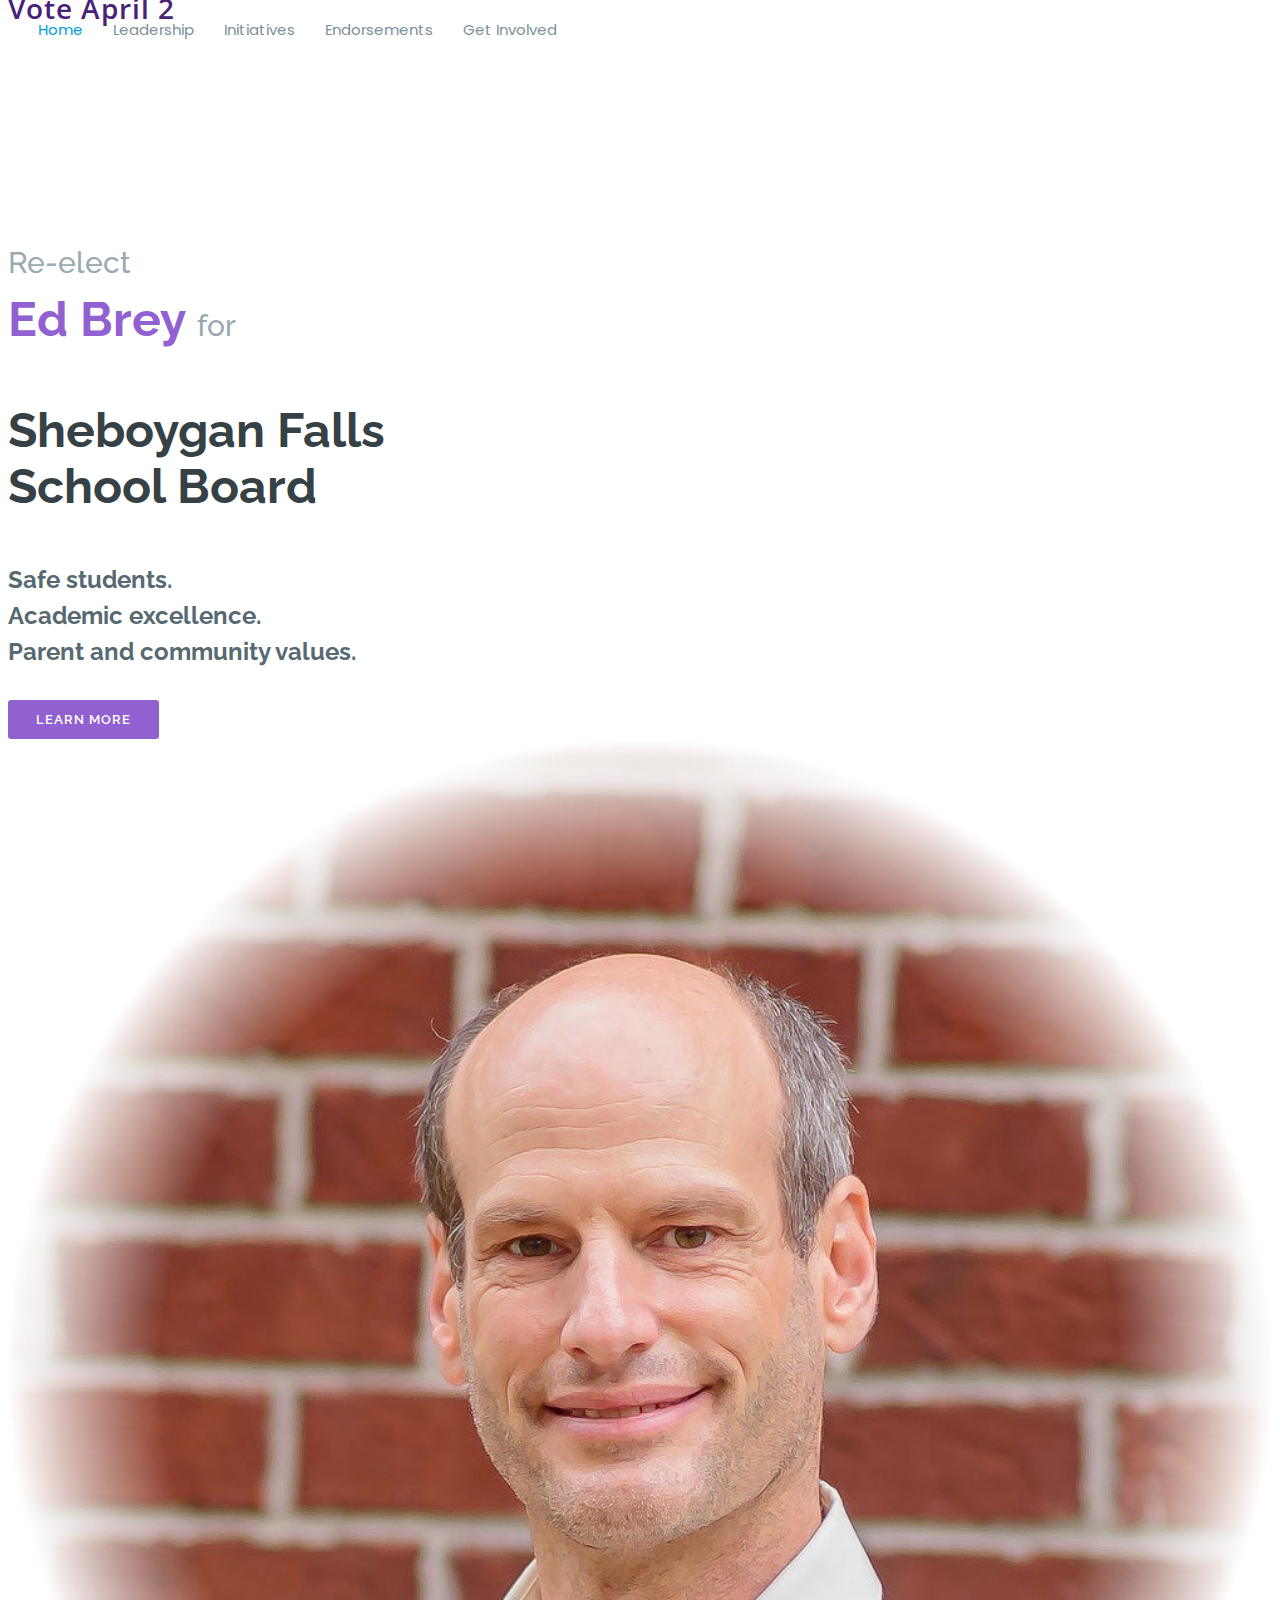
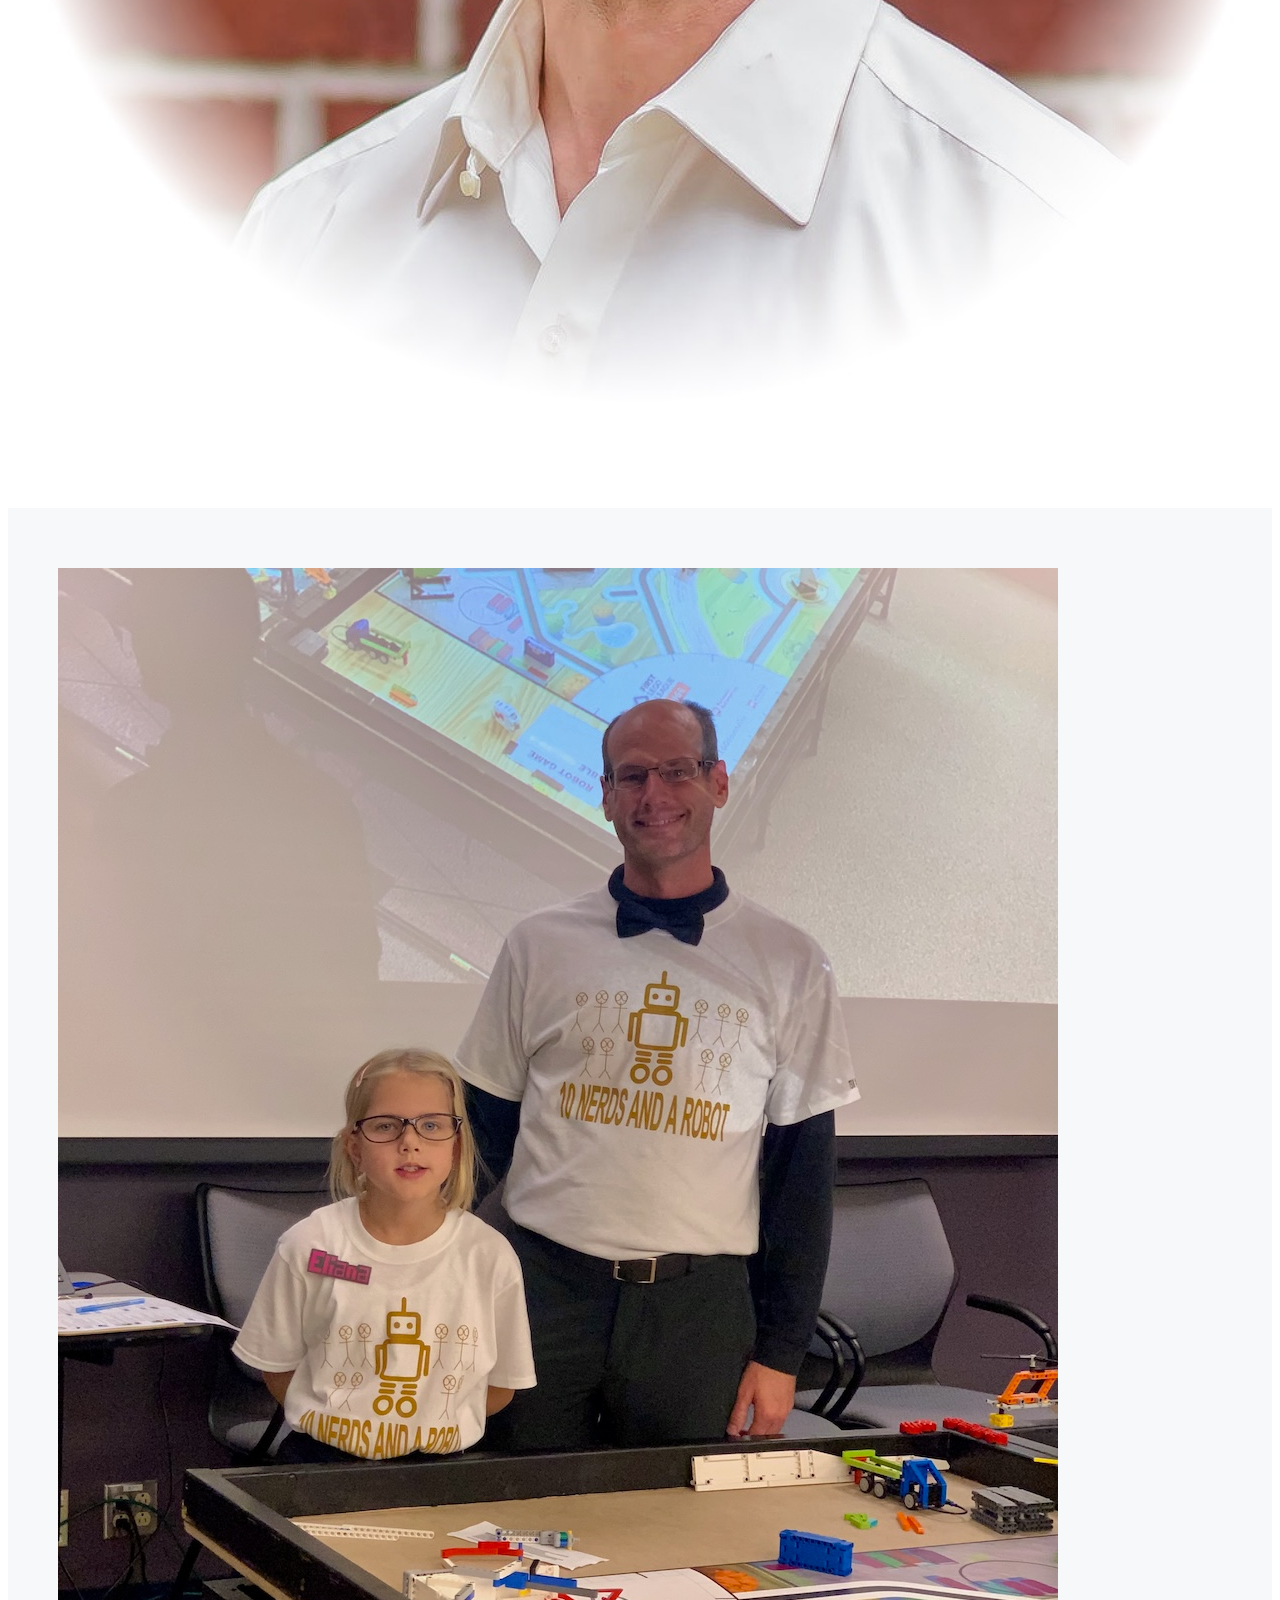
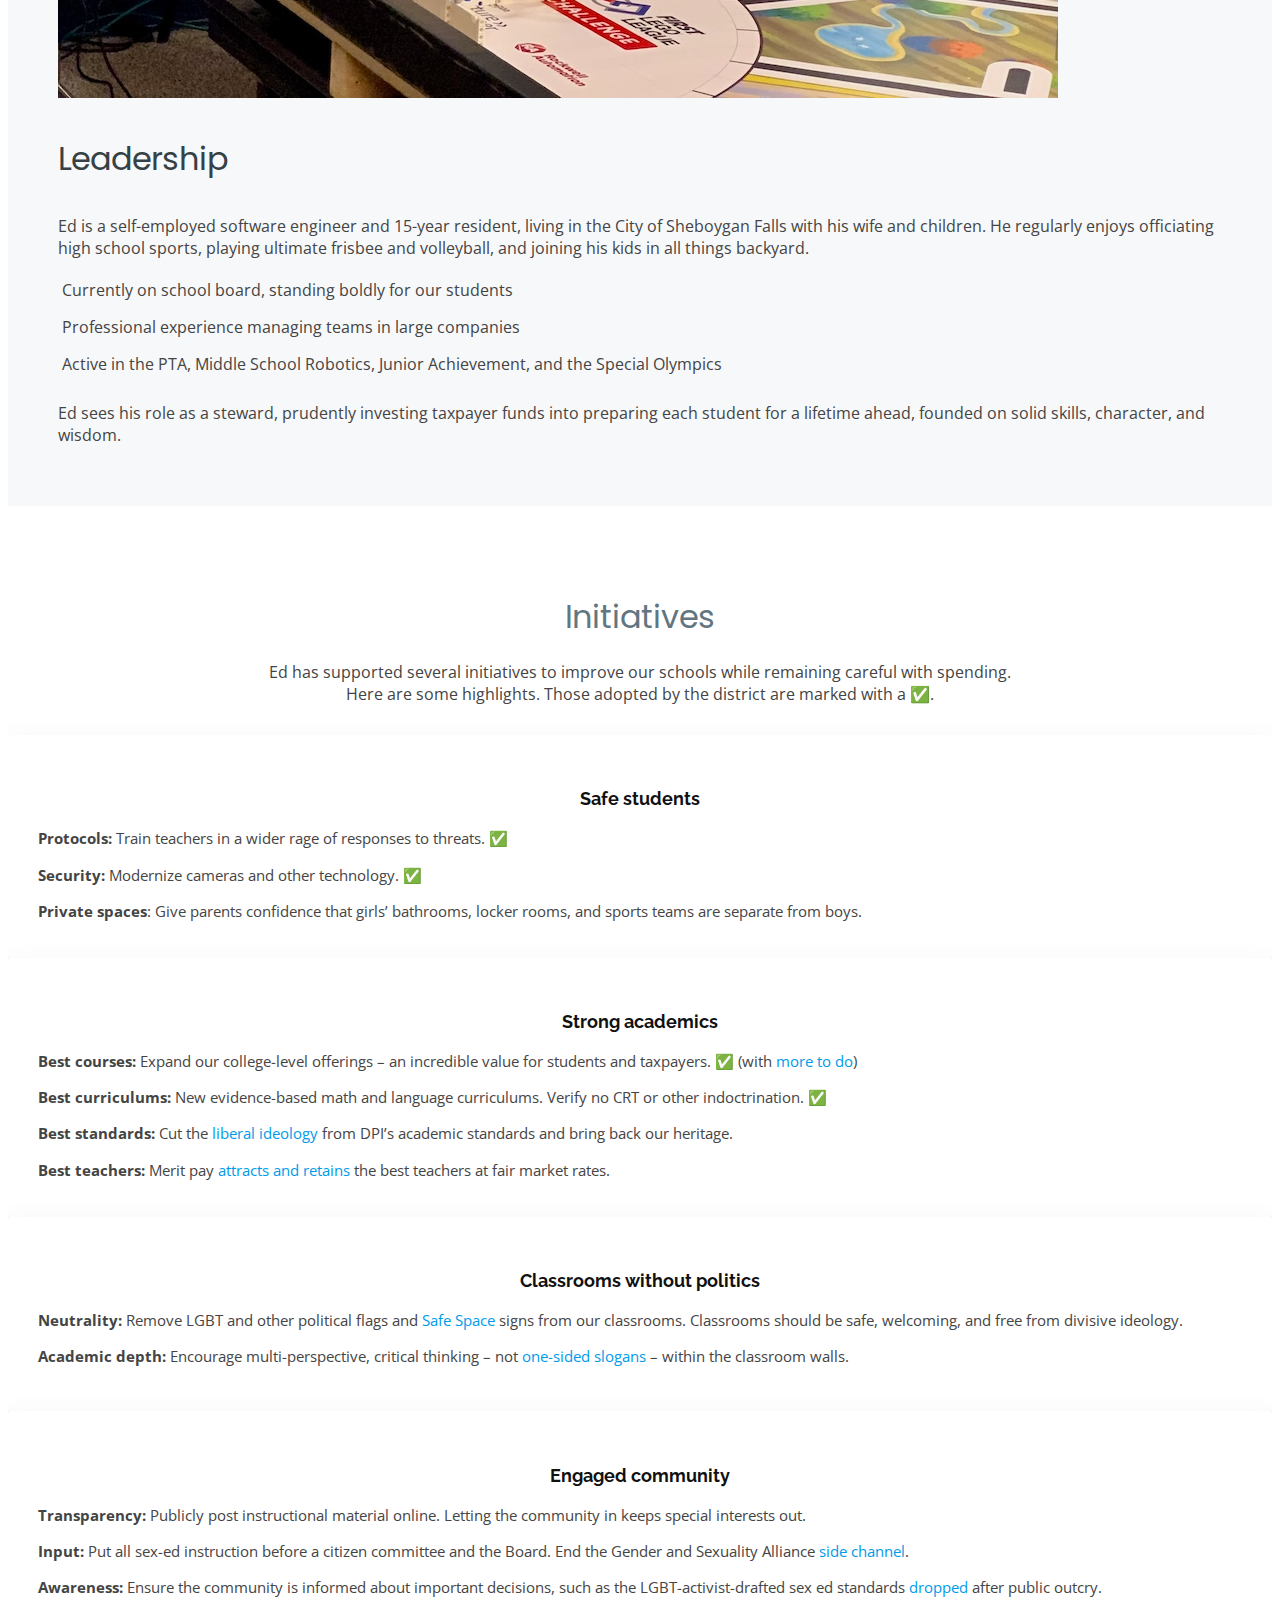
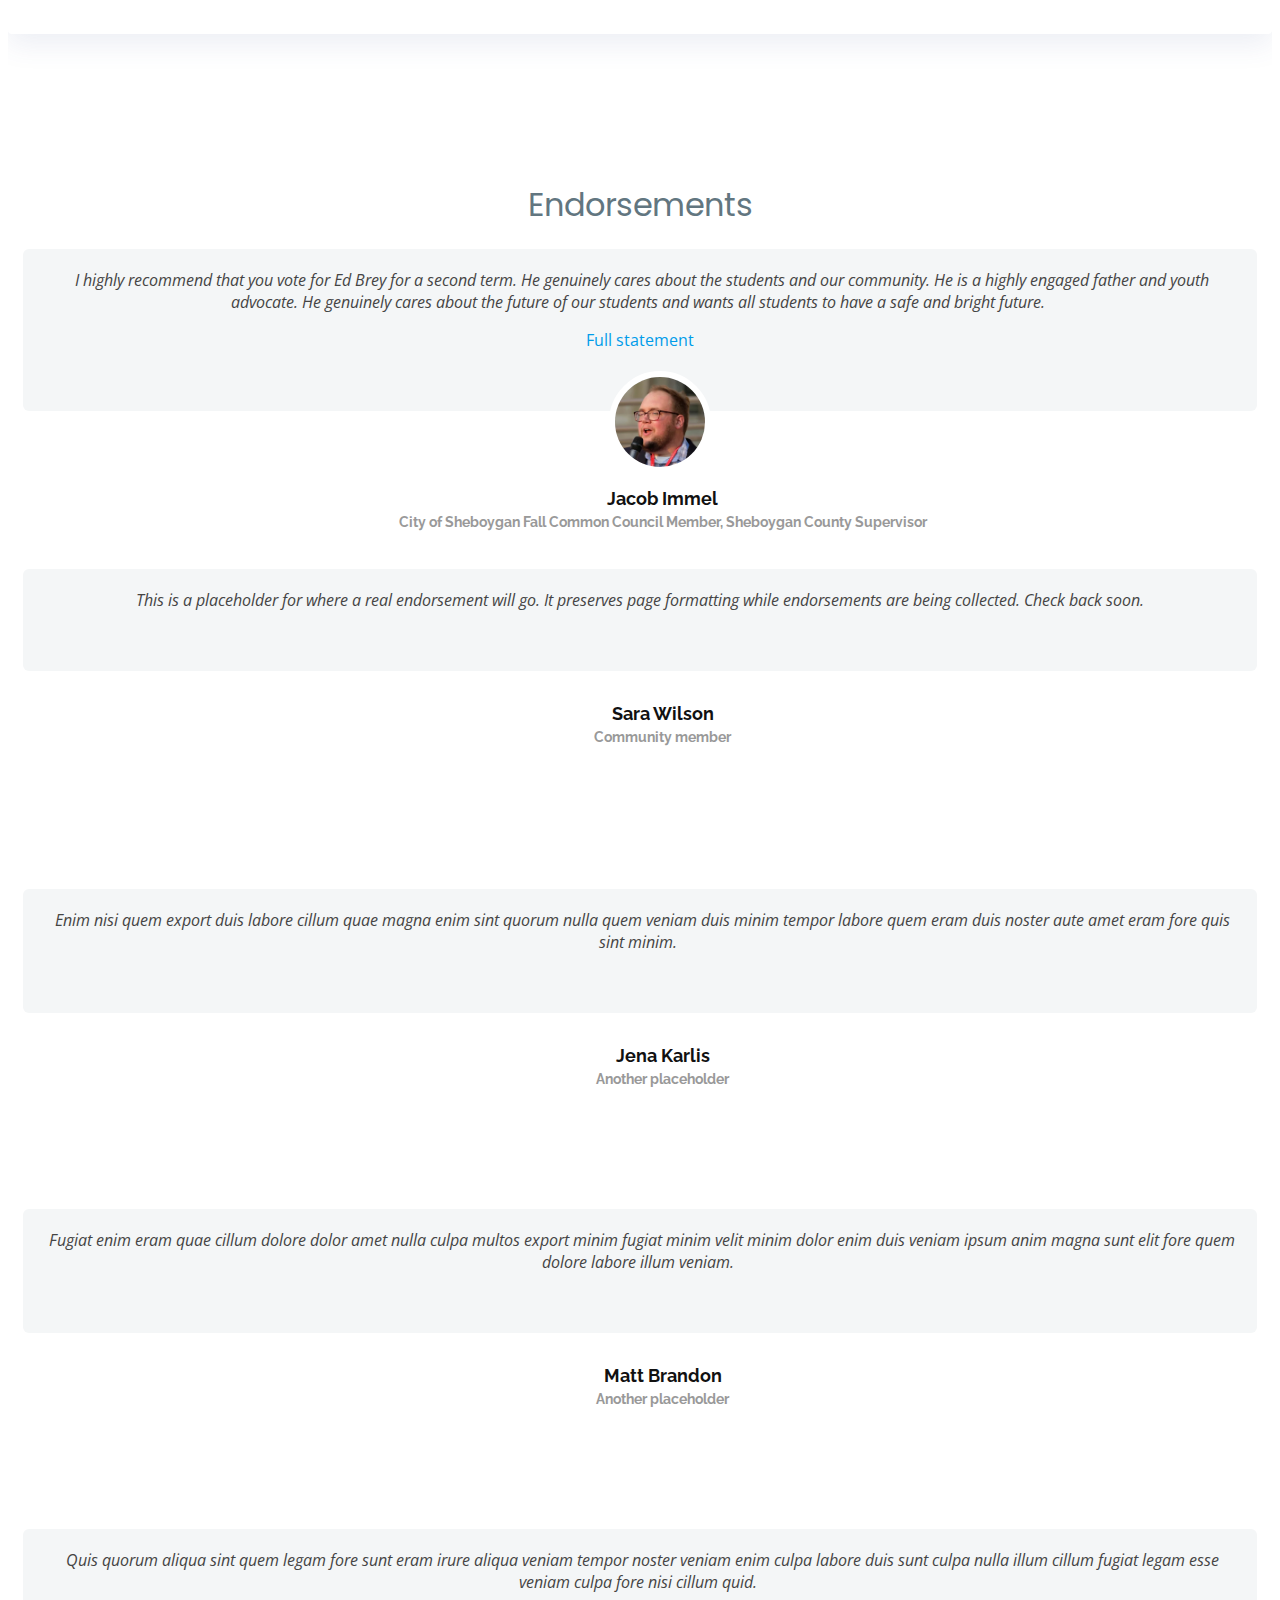
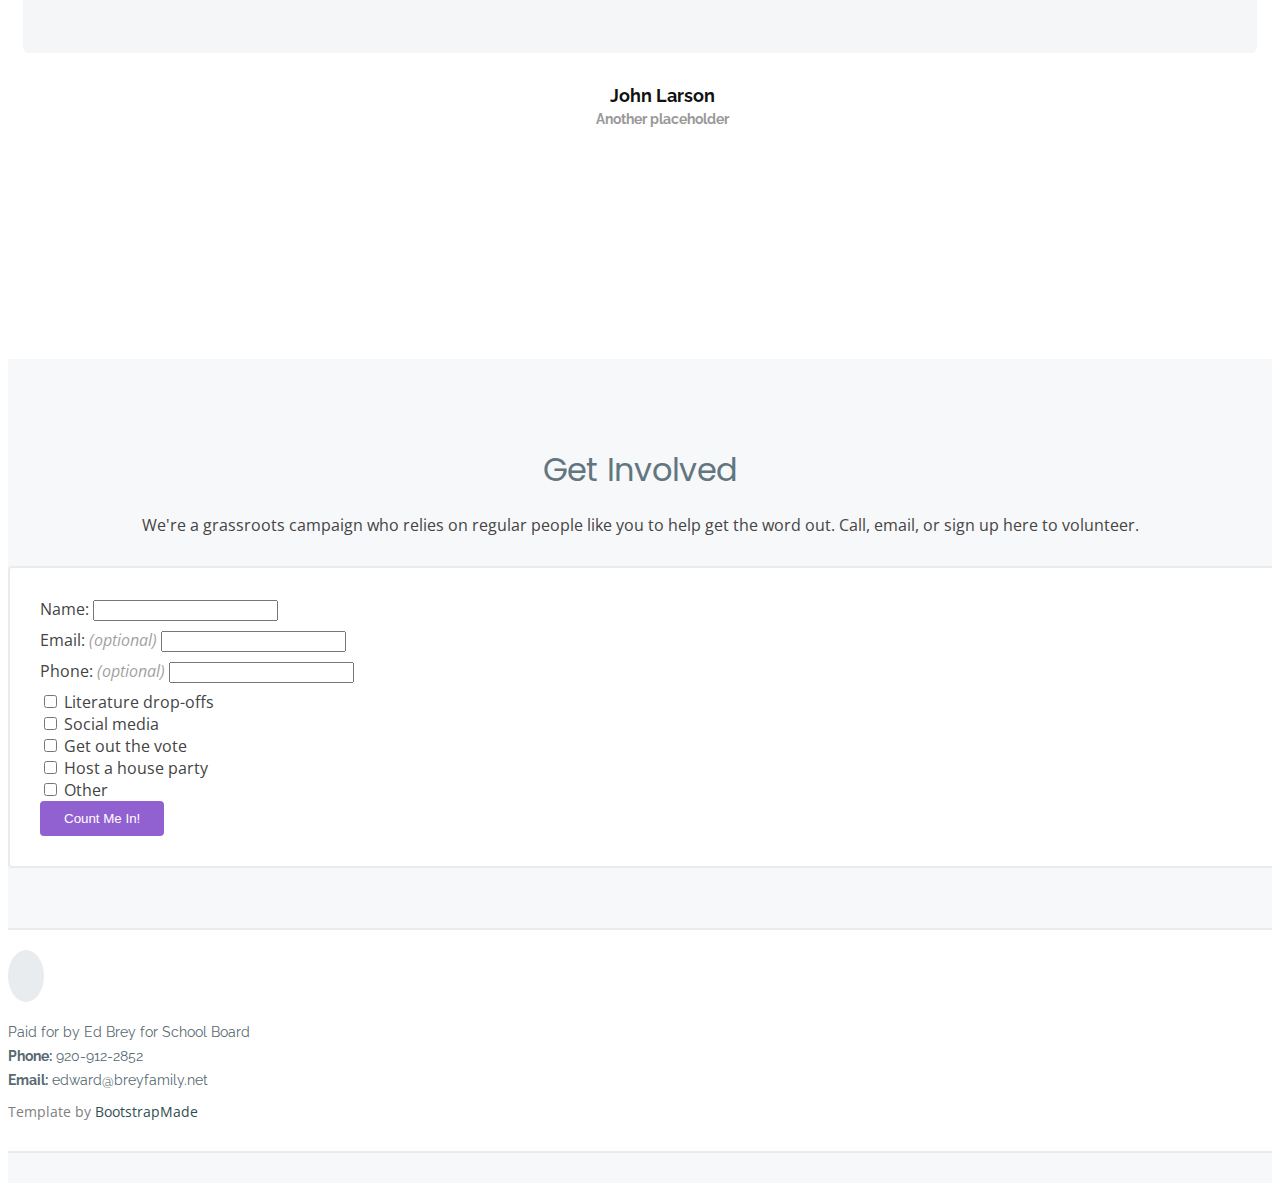
==== index.html @ 1a88118b "Initial candidate site." ====
<!DOCTYPE html>
<html lang="en">

<head>
  <meta charset="utf-8">
  <meta content="width=device-width, initial-scale=1.0" name="viewport">

  <title>Ed Brey for Sheboygan Falls School Board</title>
  <meta content="Ed Brey is running for re-election to the school board of the School District of Sheboygan Falls, Wisconsin." name="description">
  <meta content="Ed Brey, Sheboygan Falls, Wisconsin, school board, candidate, incumbent, election, spring, 2024, non-partisan" name="keywords">

  <!-- Favicons -->
  <link href="assets/img/favicon.png" rel="icon">

  <!-- Google Fonts -->
  <link href="https://fonts.googleapis.com/css?family=Open+Sans:300,300i,400,400i,600,600i,700,700i|Raleway:300,300i,400,400i,500,500i,600,600i,700,700i|Poppins:300,300i,400,400i,500,500i,600,600i,700,700i" rel="stylesheet">

  <!-- Vendor CSS Files -->
  <link href="assets/vendor/aos/aos.css" rel="stylesheet">
  <link href="assets/vendor/bootstrap/css/bootstrap.min.css" rel="stylesheet">
  <link href="assets/vendor/bootstrap-icons/bootstrap-icons.css" rel="stylesheet">
  <link href="assets/vendor/boxicons/css/boxicons.min.css" rel="stylesheet">
  <link href="assets/vendor/glightbox/css/glightbox.min.css" rel="stylesheet">
  <link href="assets/vendor/swiper/swiper-bundle.min.css" rel="stylesheet">

  <!-- Template Main CSS File -->
  <link href="assets/css/style.css" rel="stylesheet">

  <!-- =======================================================
  * Template Name: Scaffold
  * Updated: Jan 09 2024 with Bootstrap v5.3.2
  * Template URL: https://bootstrapmade.com/scaffold-bootstrap-metro-style-template/
  * Author: BootstrapMade.com
  * License: https://bootstrapmade.com/license/
  ======================================================== -->
</head>

<body>

  <!-- ======= Header ======= -->
  <header id="header" class="fixed-top d-flex align-items-center">
    <div class="container d-flex align-items-center">

      <div class="logo me-auto">
        <h1><a href="index.html">Vote April 2</a></h1>
        <!-- Uncomment below if you prefer to use an image logo -->
        <!-- <a href="index.html"><img src="assets/img/logo.png" alt="" class="img-fluid"></a>-->
      </div>

      <nav id="navbar" class="navbar order-last order-lg-0">
        <ul>
          <li><a class="nav-link scrollto active" href="#hero">Home</a></li>
          <li><a class="nav-link scrollto" href="#leadership">Leadership</a></li>
          <li><a class="nav-link scrollto " href="#initiatives">Initiatives</a></li>
          <li><a class="nav-link scrollto" href="#endorsements">Endorsements</a></li>
          <li><a class="nav-link scrollto" href="#get-involved">Get Involved</a></li>
        </ul>
        <i class="bi bi-list mobile-nav-toggle"></i>
      </nav><!-- .navbar -->

      <div class="header-social-links d-flex align-items-center">
        <a href="https://www.facebook.com/edbreysf/" target="_blank" class="facebook"><i class="bi bi-facebook"></i></a>
      </div>

    </div>
  </header><!-- End Header -->

  <!-- ======= Hero Section ======= -->
  <section id="hero">

    <div class="container">
      <div class="row">
        <div class="col-lg-6 pt-5 pt-lg-0 order-2 order-lg-1 d-flex flex-column justify-content-center" data-aos="fade-up">
          <div>
            <h1>
              <p class="main"><span class="minor">Re-elect</span><br>Ed Brey <span class="minor">for</span></p>
              <p>Sheboygan Falls<br>School Board</p>
            </h1>
            <h2>
              Safe students.<br>
              Academic excellence.<br>
              Parent and community values.
            </h2>
            <a href="#leadership" class="btn-get-started scrollto">Learn More</a>
          </div>
        </div>
        <div class="col-lg-6 order-1 order-lg-2 hero-img" data-aos="fade-left">
          <img src="assets/img/hero-img.jpeg" class="img-fluid" alt="Ed Brey">
        </div>
      </div>
    </div>

  </section><!-- End Hero -->

  <main id="main">

    <!-- ======= Leadership Section ======= -->
    <section id="leadership" class="leadership">
      <div class="container">

        <div class="row">
          <div class="col-lg-6" data-aos="zoom-in">
            <img src="assets/img/leadership.jpeg" class="img-fluid" alt="">
          </div>
          <div class="col-lg-6 d-flex flex-column justify-contents-center" data-aos="fade-left">
            <div class="content pt-4 pt-lg-0">
              <h3>Leadership</h3>
              <p class="fst-italic">
                Ed is a self-employed software engineer and 15-year resident, living in the City of Sheboygan Falls with his wife and children.
                He regularly enjoys officiating high school sports, playing ultimate frisbee and volleyball, and joining his kids in all things backyard.
              </p>
              <ul>
                <li><i class="bi bi-check-circle"></i> Currently on school board, standing boldly for our students</li>
                <li><i class="bi bi-check-circle"></i> Professional experience managing teams in large companies</li>
                <li><i class="bi bi-check-circle"></i> Active in the PTA, Middle School Robotics, Junior Achievement, and the Special Olympics</li>
              </ul>
              <p>
                Ed sees his role as a steward, prudently investing taxpayer funds into preparing each student for a lifetime ahead, founded on solid skills, character, and wisdom.
              </p>
            </div>
          </div>
        </div>

      </div>
    </section><!-- End About Section -->

    <!-- ======= Initiatives Section ======= -->
    <section id="initiatives" class="initiatives">
      <div class="container">

        <div class="section-title" data-aos="fade-up">
          <h2>Initiatives</h2>
          <p>Ed has supported several initiatives to improve our schools while remaining careful with spending. Here are some highlights. Those adopted by the district are marked with a ✅.</p>
        </div>

        <div class="row">
          <div class="col-md-6 col-lg-3 d-flex align-items-stretch mb-5 mb-lg-0" data-aos="zoom-in">
            <div class="icon-box icon-box-green">
              <div class="icon"><i class="bx bi-person-check"></i></div>
              <h4 class="title"><a href="">Safe students</a></h4>
              <p class="description"><b>Protocols: </b> Train teachers in a wider rage of responses to threats. ✅</p>
              <p class="description"><b>Security:</b> Modernize cameras and other technology. ✅</p>
              <p class="description"><b>Private spaces</b>: Give parents confidence that girls’ bathrooms, locker rooms, and sports teams are separate from boys.</p>
            </div>
          </div>

          <div class="col-md-6 col-lg-3 d-flex align-items-stretch mb-5 mb-lg-0" data-aos="zoom-in" data-aos-delay="100">
            <div class="icon-box icon-box-pink">
              <div class="icon"><i class="bx bi-mortarboard"></i></div>
              <h4 class="title"><a href="">Strong academics</a></h4>
              <p class="description"><b>Best courses:</b> Expand our college-level offerings – an incredible value for students and taxpayers. ✅ (with <a href="https://www.facebook.com/edbreysf/posts/pfbid0SfpeShuHxZbSm4ybNy1FKacV2Xnn1CUFeNj37VtwbcGbVqPmw8ttrnaWfpfSfX9yl" target="_blank">more to do</a>)</p>
              <p class="description"><b>Best curriculums:</b> New evidence-based math and language curriculums. Verify no CRT or other indoctrination. ✅</p>
              <p class="description"><b>Best standards:</b> Cut the <a href="https://www.facebook.com/edbreysf/posts/pfbid02KvJbvdCPqZ8rfVzMXZ3NAQpiMeoQjmXE6Vo68TcM8LE955QKqW6RaHy5D3JKDmHUl" target="_blank">liberal ideology</a> from DPI’s academic standards and bring back our heritage.</p>
              <p class="description"><b>Best teachers:</b> Merit pay <a href="https://www.facebook.com/edbreysf/posts/pfbid02d2awnMoMV6xqNS16yAHXLro8kEMYBzv2KzY5cqrFAWfq5GNEzA1J4gGW7KRh8wrdl" target="_blank">attracts and retains</a> the best teachers at fair market rates.</p>
            </div>
          </div>

          <div class="col-md-6 col-lg-3 d-flex align-items-stretch mb-5 mb-lg-0" data-aos="zoom-in" data-aos-delay="200">
            <div class="icon-box icon-box-cyan">
              <div class="icon"><i class="bx bi-bookmark-check"></i></div>
              <h4 class="title"><a href="">Classrooms without politics</a></h4>
              <p class="description"><b>Neutrality:</b> Remove LGBT and other political flags and <a href="gsa-visit-report.pdf#page=9" target="_blank">Safe Space</a> signs from our classrooms. Classrooms should be safe, welcoming, and free from divisive ideology.</p>
              <p class="description"><b>Academic depth:</b> Encourage multi-perspective, critical thinking – not <a href="gsa-visit-report.pdf#page=29" target="_blank">one-sided slogans</a> – within the classroom walls.</p>
              <p class="description"></p>
            </div>
          </div>

          <div class="col-md-6 col-lg-3 d-flex align-items-stretch mb-5 mb-lg-0" data-aos="zoom-in" data-aos-delay="300">
            <div class="icon-box icon-box-blue">
              <div class="icon"><i class="bx bi-ear"></i></div>
              <h4 class="title"><a href="https://www.facebook.com/permalink.php?story_fbid=4247904881961041&id=448581128560121">Engaged community</a></h4>
              <p class="description"><b>Transparency:</b> Publicly post instructional material online. Letting the community in keeps special interests out.</p>
              <p class="description"><b>Input:</b> Put all sex-ed instruction before a citizen committee and the Board. End the Gender and Sexuality Alliance <a href="gsa-visit-report.pdf#page=22" target="_blank">side channel</a>.</p>
              <p class="description"><b>Awareness:</b> Ensure the community is informed about important decisions, such as the LGBT-activist-drafted sex ed standards <a href="https://www.facebook.com/permalink.php?story_fbid=4247904881961041&id=448581128560121" target="_blank">dropped</a> after public outcry.</p>
            </div>
          </div>

        </div>

      </div>
    </section><!-- End Services Section -->

    <!-- ======= Endorsements Section ======= -->
    <section id="endorsements" class="endorsements">
      <div class="container">

        <div class="section-title" data-aos="fade-up">
          <h2>Endorsements</h2>

          <div class="endorsements-slider swiper" data-aos="fade-up" data-aos-delay="100">
            <div class="swiper-wrapper">

              <div class="swiper-slide">
                <div class="endorsement-item">
                  <p>
                    <i class="bx bxs-quote-alt-left quote-icon-left"></i>
                    I highly recommend that you vote for Ed Brey for a second term. He genuinely cares about the students and our community. He is a highly engaged father and youth advocate. He genuinely cares about the future of our students and wants all students to have a safe and bright future.
                    <i class="bx bxs-quote-alt-right quote-icon-right"></i>
                    <a href="https://docs.google.com/document/d/17fQgki-3BFNqitegMrJPaIliOVl14Do5boJoVzhIljg/edit?usp=sharing" style="display: block; font-style: normal; margin-top: 1em">Full statement</a>
                  </p>
                  <img src="assets/img/endorsements/endorsements-1.jpg" class="endorsement-img" alt="">
                  <h3>Jacob Immel</h3>
                  <h4>City of Sheboygan Fall Common Council Member, Sheboygan County Supervisor</h4>
                </div>
              </div><!-- End endorsement item -->

              <div class="swiper-slide">
                <div class="endorsement-item">
                  <p>
                    <i class="bx bxs-quote-alt-left quote-icon-left"></i>
                    This is a placeholder for where a real endorsement will go. It preserves page formatting while endorsements are being collected. Check back soon.
                    <i class="bx bxs-quote-alt-right quote-icon-right"></i>
                  </p>
                  <img src="assets/img/endorsements/endorsements-2.jpg" class="endorsement-img" alt="">
                  <h3>Sara Wilson</h3>
                  <h4>Community member</h4>
                </div>
              </div><!-- End endorsement item -->

              <div class="swiper-slide">
                <div class="endorsement-item">
                  <p>
                    <i class="bx bxs-quote-alt-left quote-icon-left"></i>
                    Enim nisi quem export duis labore cillum quae magna enim sint quorum nulla quem veniam duis minim tempor labore quem eram duis noster aute amet eram fore quis sint minim.
                    <i class="bx bxs-quote-alt-right quote-icon-right"></i>
                  </p>
                  <img src="assets/img/endorsements/endorsements-3.jpg" class="endorsement-img" alt="">
                  <h3>Jena Karlis</h3>
                  <h4>Another placeholder</h4>
                </div>
              </div><!-- End endorsement item -->

              <div class="swiper-slide">
                <div class="endorsement-item">
                  <p>
                    <i class="bx bxs-quote-alt-left quote-icon-left"></i>
                    Fugiat enim eram quae cillum dolore dolor amet nulla culpa multos export minim fugiat minim velit minim dolor enim duis veniam ipsum anim magna sunt elit fore quem dolore labore illum veniam.
                    <i class="bx bxs-quote-alt-right quote-icon-right"></i>
                  </p>
                  <img src="assets/img/endorsements/endorsements-4.jpg" class="endorsement-img" alt="">
                  <h3>Matt Brandon</h3>
                  <h4>Another placeholder</h4>
                </div>
              </div><!-- End endorsement item -->

              <div class="swiper-slide">
                <div class="endorsement-item">
                  <p>
                    <i class="bx bxs-quote-alt-left quote-icon-left"></i>
                    Quis quorum aliqua sint quem legam fore sunt eram irure aliqua veniam tempor noster veniam enim culpa labore duis sunt culpa nulla illum cillum fugiat legam esse veniam culpa fore nisi cillum quid.
                    <i class="bx bxs-quote-alt-right quote-icon-right"></i>
                  </p>
                  <img src="assets/img/endorsements/endorsements-5.jpg" class="endorsement-img" alt="">
                  <h3>John Larson</h3>
                  <h4>Another placeholder</h4>
                </div>
              </div><!-- End endorsement item -->

            </div>
            <div class="swiper-pagination"></div>
          </div>

        </div>
      </div>
    </section><!-- End Testimonials Section -->

    <!-- ======= Get Involved Section ======= -->
    <section id="get-involved" class="get-involved section-bg">
      <div class="container">

        <div class="section-title" data-aos="fade-up">
          <h2>Get Involved</h2>
          <p>We're a grassroots campaign who relies on regular people like you to help get the word out. Call, email, or sign up here to volunteer.</p>
        </div>

        <form action="https://formkeep.com/f/676c3a07b52d" accept-charset="UTF-8" enctype="multipart/form-data" method="post" role="form" class="get-involved-form">
          <div class="row">
            <input type="hidden" name="utf8" value="✓">
            <div class="col-md-6">
              <div class="form-group">
                <label for="name">Name:</label>
                <input type="text" class="form-control" name="name" id="name" required>
              </div>
              <div class="form-group mt-3">
                <label for="name">Email: <i>(optional)</i></label>
                <input type="email" class="form-control" name="email" id="email" autocomplete="email">
              </div>
              <div class="form-group mt-3">
                <label for="phone">Phone: <i>(optional)</i></label>
                <input type="tel" class="form-control" name="phone" id="phone" autocomplete="tel">
              </div>
            </div>
            <div class="col-md-3 mx-4">
              <div class="form-check mt-4">
                <input type="checkbox" class="form-check-input" id="lit-drops">
                <label class="form-check-label" for="lit-drops">Literature drop-offs</label>
              </div>
              <div class="form-check mt-2">
                <input type="checkbox" class="form-check-input" id="social-media">
                <label class="form-check-label" for="social-media">Social media</label>
              </div>
              <div class="form-check mt-2">
                <input type="checkbox" class="form-check-input" id="get-out-the-vote">
                <label class="form-check-label" for="get-out-the-vote">Get out the vote</label>
              </div>
              <div class="form-check mt-2">
                <input type="checkbox" class="form-check-input" id="house-party">
                <label class="form-check-label" for="house-party">Host a house party</label>
              </div>
              <div class="form-check mt-2">
                <input type="checkbox" class="form-check-input" id="other">
                <label class="form-check-label" for="other">Other</label>
              </div>
            </div>
          </div>

          <div class="row mt-5">
            <div class="text-center"><button type="submit" class="scrollto">Count Me In!</button></div>
          </div>
        </form>

      </div>
    </section><!-- End Contact Section -->

  </main><!-- End #main -->

  <!-- ======= Footer ======= -->
  <footer id="footer">
    <div class="footer-top">
      <div class="container">
        <div class="row">

          <div class="col-md-1">
            <div class="social-links mb-3">
              <a href="https://www.facebook.com/edbreysf/" target="_blank" class="facebook"><i class="bx bxl-facebook"></i></a>
            </div>
          </div>

          <div class="col-md-9">
            <div class="footer-info">
              <p>Paid for by Ed Brey for School Board<br>
                <strong>Phone:</strong> 920-912-2852<br>
                <strong>Email:</strong> edward@breyfamily.net<br>
              </p>
            </div>
          </div>

          <div class="col-md-2" style="color: gray">
            Template by <a href="https://bootstrapmade.com/" style="color:darkslategray">BootstrapMade</a>
          </div>

        </div>
      </div>
    </div>

  </footer><!-- End Footer -->

  <a href="#" class="back-to-top d-flex align-items-center justify-content-center"><i class="bi bi-arrow-up-short"></i></a>

  <!-- Vendor JS Files -->
  <script src="assets/vendor/aos/aos.js"></script>
  <script src="assets/vendor/bootstrap/js/bootstrap.bundle.min.js"></script>
  <script src="assets/vendor/glightbox/js/glightbox.min.js"></script>
  <script src="assets/vendor/isotope-layout/isotope.pkgd.min.js"></script>
  <script src="assets/vendor/swiper/swiper-bundle.min.js"></script>

  <!-- Template Main JS File -->
  <script src="assets/js/main.js"></script>

  <script async data-id="101440363" src="//static.getclicky.com/js"></script>

</body>

</html>
---- assets/css/style.css ----
/**
* Template Name: Scaffold
* Updated: Jan 09 2024 with Bootstrap v5.3.2
* Template URL: https://bootstrapmade.com/scaffold-bootstrap-metro-style-template/
* Author: BootstrapMade.com
* License: https://bootstrapmade.com/license/
*/

/*--------------------------------------------------------------
# General
--------------------------------------------------------------*/
body {
  font-family: "Open Sans", sans-serif;
  color: #444444;
}

a {
  color: #009cea;
  text-decoration: none;
}

a:hover {
  color: #1eb4ff;
  text-decoration: none;
}

h1,
h2,
h3,
h4,
h5,
h6 {
  font-family: "Raleway", sans-serif;
}

/*--------------------------------------------------------------
# Back to top button
--------------------------------------------------------------*/
.back-to-top {
  position: fixed;
  visibility: hidden;
  opacity: 0;
  right: 15px;
  bottom: 15px;
  z-index: 996;
  background: #009cea;
  width: 40px;
  height: 40px;
  border-radius: 4px;
  transition: all 0.4s;
}

.back-to-top i {
  font-size: 28px;
  color: #fff;
  line-height: 0;
}

.back-to-top:hover {
  background: #14b1ff;
  color: #fff;
}

.back-to-top.active {
  visibility: visible;
  opacity: 1;
}

/*--------------------------------------------------------------
# Disable AOS delay on mobile
--------------------------------------------------------------*/
@media screen and (max-width: 768px) {
  [data-aos-delay] {
    transition-delay: 0 !important;
  }
}

/*--------------------------------------------------------------
# Header
--------------------------------------------------------------*/
#header {
  height: 72px;
  transition: all 0.5s;
  z-index: 997;
  transition: all 0.5s;
  background: #fff;
}

#header.header-scrolled {
  box-shadow: 0px 2px 15px rgba(0, 0, 0, 0.1);
}

#header .logo h1 {
  font-size: 28px;
  margin: 0;
  line-height: 0;
  font-weight: 600;
  letter-spacing: 1px;
  font-family: "Open Sans", sans-serif;
}

#header .logo h1 a,
#header .logo h1 a:hover {
  color: hsl(266, 55%, 30%);
  text-decoration: none;
}

#header .logo img {
  padding: 0;
  margin: 0;
  max-height: 40px;
}

/*--------------------------------------------------------------
# Header Social Links
--------------------------------------------------------------*/
.header-social-links {
  margin: 0 0 0 30px;
}

@media (max-width: 768px) {
  .header-social-links {
    margin: 0 15px 0 0;
  }
}

.header-social-links a {
  color: #7b909a;
  display: inline-block;
  line-height: 0px;
  transition: 0.3s;
  padding-left: 10px;
}

.header-social-links a:hover {
  color: #009cea;
}

/*--------------------------------------------------------------
# Navigation Menu
--------------------------------------------------------------*/
/**
* Desktop Navigation 
*/
.navbar {
  padding: 0;
}

.navbar ul {
  margin: 0;
  padding: 0;
  display: flex;
  list-style: none;
  align-items: center;
}

.navbar li {
  position: relative;
}

.navbar a,
.navbar a:focus {
  display: flex;
  align-items: center;
  justify-content: space-between;
  padding: 10px 0 10px 30px;
  font-size: 15px;
  font-family: "Poppins", sans-serif;
  color: #7b909a;
  white-space: nowrap;
  transition: 0.3s;
}

.navbar a i,
.navbar a:focus i {
  font-size: 12px;
  line-height: 0;
  margin-left: 5px;
}

.navbar a:hover,
.navbar .active,
.navbar .active:focus,
.navbar li:hover>a {
  color: #009cea;
}

.navbar .dropdown ul {
  display: block;
  position: absolute;
  left: 14px;
  top: calc(100% + 30px);
  margin: 0;
  padding: 10px 0;
  z-index: 99;
  opacity: 0;
  visibility: hidden;
  background: #fff;
  box-shadow: 0px 0px 30px rgba(127, 137, 161, 0.25);
  transition: 0.3s;
}

.navbar .dropdown ul li {
  min-width: 200px;
}

.navbar .dropdown ul a {
  padding: 10px 20px;
  font-size: 14px;
  color: #003651;
}

.navbar .dropdown ul a i {
  font-size: 12px;
}

.navbar .dropdown ul a:hover,
.navbar .dropdown ul .active:hover,
.navbar .dropdown ul li:hover>a {
  color: #009cea;
}

.navbar .dropdown:hover>ul {
  opacity: 1;
  top: 100%;
  visibility: visible;
}

.navbar .dropdown .dropdown ul {
  top: 0;
  left: calc(100% - 30px);
  visibility: hidden;
}

.navbar .dropdown .dropdown:hover>ul {
  opacity: 1;
  top: 0;
  left: 100%;
  visibility: visible;
}

@media (max-width: 1366px) {
  .navbar .dropdown .dropdown ul {
    left: -90%;
  }

  .navbar .dropdown .dropdown:hover>ul {
    left: -100%;
  }
}

/**
* Mobile Navigation 
*/
.mobile-nav-toggle {
  color: #364146;
  font-size: 28px;
  cursor: pointer;
  display: none;
  line-height: 0;
  transition: 0.5s;
}

.mobile-nav-toggle.bi-x {
  color: #fff;
}

@media (max-width: 991px) {
  .mobile-nav-toggle {
    display: block;
  }

  .navbar ul {
    display: none;
  }
}

.navbar-mobile {
  position: fixed;
  overflow: hidden;
  top: 0;
  right: 0;
  left: 0;
  bottom: 0;
  background: rgba(32, 38, 41, 0.9);
  transition: 0.3s;
  z-index: 999;
}

.navbar-mobile .mobile-nav-toggle {
  position: absolute;
  top: 15px;
  right: 15px;
}

.navbar-mobile ul {
  display: block;
  position: absolute;
  top: 55px;
  right: 15px;
  bottom: 15px;
  left: 15px;
  padding: 10px 0;
  background-color: #fff;
  overflow-y: auto;
  transition: 0.3s;
}

.navbar-mobile a,
.navbar-mobile a:focus {
  padding: 10px 20px;
  font-size: 15px;
  color: #364146;
}

.navbar-mobile a:hover,
.navbar-mobile .active,
.navbar-mobile li:hover>a {
  color: #009cea;
}

.navbar-mobile .getstarted,
.navbar-mobile .getstarted:focus {
  margin: 15px;
}

.navbar-mobile .dropdown ul {
  position: static;
  display: none;
  margin: 10px 20px;
  padding: 10px 0;
  z-index: 99;
  opacity: 1;
  visibility: visible;
  background: #fff;
  box-shadow: 0px 0px 30px rgba(127, 137, 161, 0.25);
}

.navbar-mobile .dropdown ul li {
  min-width: 200px;
}

.navbar-mobile .dropdown ul a {
  padding: 10px 20px;
}

.navbar-mobile .dropdown ul a i {
  font-size: 12px;
}

.navbar-mobile .dropdown ul a:hover,
.navbar-mobile .dropdown ul .active:hover,
.navbar-mobile .dropdown ul li:hover>a {
  color: #009cea;
}

.navbar-mobile .dropdown>.dropdown-active {
  display: block;
}

/*--------------------------------------------------------------
# Hero Section
--------------------------------------------------------------*/
#hero {
  width: 100%;
  margin-top: 40px;
  padding: 60px 0;
}

#hero h1 {
  margin: 0 0 20px 0;
  font-size: 48px;
  font-weight: 700;
  line-height: 56px;
  color: #364146;
}

#hero h1 .main {
  color: hsl(266, 55%, 60%);
}

#hero h1 .minor {
  color: hsl(199, 13%, 65%);
  font-weight: 500;
  font-size: 30px;
}

#hero h2 {
  color: #576971;
  margin-bottom: 30px;
  font-size: 24px;
  line-height: 1.5em;
}

.btn-get-started {
  font-family: "Raleway", sans-serif;
  font-weight: 600;
  font-size: 13px;
  text-transform: uppercase;
  letter-spacing: 1px;
  display: inline-block;
  padding: 12px 28px;
  border-radius: 3px;
  transition: 0.5s;
  color: #fff;
  background: hsl(266, 55%, 60%);
}

.btn-get-started:hover {
  color: #fff;
  background: hsl(266, 55%, 70%);
}

#hero .hero-img {
  text-align: center;
}

#hero .hero-img img {
  width: 100%;
}

@media (min-width: 1024px) {
  #hero {
    background-attachment: fixed;
  }
}

@media (max-width: 992px) {
  #hero h1 {
    font-size: 32px;
    line-height: 40px;
  }

  #hero h2 {
    font-size: 20px;
  }
}

/*--------------------------------------------------------------
# Sections General
--------------------------------------------------------------*/
section {
  padding: 60px 0;
  overflow: hidden;
}

.section-bg {
  background-color: #f7f8f9;
}

.section-title {
  text-align: center;
  padding-bottom: 30px;
}

.section-title h2 {
  font-size: 32px;
  font-weight: 400;
  margin-bottom: 20px;
  padding-bottom: 0;
  font-family: "Poppins", sans-serif;
  color: #627680;
}

.section-title p {
  margin-bottom: 0;
}

/*--------------------------------------------------------------
# Leadership
--------------------------------------------------------------*/
.leadership {
  padding: 0;
  margin-top: 40px;
}

.leadership .container {
  background-color: #f7f8f9;
  padding: 60px 50px;
}

@media (max-width: 992px) {
  .leadership .container {
    padding: 30px;
  }
}

.leadership .content h3 {
  font-weight: 400;
  font-size: 32px;
  color: #364146;
  font-family: "Poppins", sans-serif;
}

.leadership .content ul {
  list-style: none;
  padding: 0;
}

.leadership .content ul li {
  padding-bottom: 10px;
}

.leadership .content ul i {
  font-size: 20px;
  padding-right: 4px;
  color: #28a745;
}

.leadership .content p:last-child {
  margin-bottom: 0;
}

/*--------------------------------------------------------------
# initiatives
--------------------------------------------------------------*/
.initiatives .icon-box {
  padding: 30px;
  position: relative;
  overflow: hidden;
  margin: 0;
  background: #fff;
  box-shadow: 0 10px 29px 0 rgba(68, 88, 144, 0.1);
  transition: all 0.3s ease-in-out;
  border-radius: 4px;
  text-align: center;
  border-bottom: 3px solid #fff;
}

.initiatives p.description {
  text-align: left;
  margin-top: 1ex;
}

.initiatives .icon-box:hover {
  transform: translateY(-5px);
}

.initiatives .icon i {
  font-size: 48px;
  line-height: 1;
  margin-bottom: 15px;
}

.initiatives .title {
  font-weight: 700;
  margin-bottom: 15px;
  font-size: 18px;
}

.initiatives .title a {
  color: #111;
}

.initiatives .section-title {
  max-width: 750px;
  margin: auto;
}

.initiatives .description {
  font-size: 15px;
  line-height: 28px;
  margin-bottom: 0;
}

.initiatives .icon-box-pink .icon i {
  color: #ff689b;
}

.initiatives .icon-box-pink:hover {
  border-color: #ff689b;
}

.initiatives .icon-box-cyan .icon i {
  color: #3fcdc7;
}

.initiatives .icon-box-cyan:hover {
  border-color: #3fcdc7;
}

.initiatives .icon-box-green .icon i {
  color: #41cf2e;
}

.initiatives .icon-box-green:hover {
  border-color: #41cf2e;
}

.initiatives .icon-box-blue .icon i {
  color: #2282ff;
}

.initiatives .icon-box-blue:hover {
  border-color: #2282ff;
}

/*--------------------------------------------------------------
# Endorsements
--------------------------------------------------------------*/
.endorsements .endorsements-carousel,
.endorsements .endorsements-slider {
  overflow: hidden;
}

.endorsements .endorsement-item {
  box-sizing: content-box;
  min-height: 320px;
}

.endorsements .endorsement-item .endorsement-img {
  width: 90px;
  border-radius: 50%;
  margin: -40px 0 0 40px;
  position: relative;
  z-index: 2;
  border: 6px solid #fff;
}

.endorsements .endorsement-item h3 {
  font-size: 18px;
  font-weight: bold;
  margin: 10px 0 5px 45px;
  color: #111;
}

.endorsements .endorsement-item h4 {
  font-size: 14px;
  color: #999;
  margin: 0 0 0 45px;
}

.endorsements .endorsement-item .quote-icon-left,
.endorsements .endorsement-item .quote-icon-right {
  color: #d8dee1;
  font-size: 26px;
  margin-top: -20px;
}

.endorsements .endorsement-item .quote-icon-left {
  display: inline-block;
  left: -5px;
  position: relative;
}

.endorsements .endorsement-item .quote-icon-right {
  display: inline-block;
  right: -5px;
  position: relative;
  top: 10px;
}

.endorsements .endorsement-item p {
  font-style: italic;
  margin: 0 15px 0 15px;
  padding: 20px 20px 60px 20px;
  background: #f4f6f7;
  position: relative;
  border-radius: 6px;
  position: relative;
  z-index: 1;
}

.endorsements .swiper-pagination {
  margin-top: 20px;
  position: relative;
}

.endorsements .swiper-pagination .swiper-pagination-bullet {
  width: 12px;
  height: 12px;
  background-color: #fff;
  opacity: 1;
  border: 1px solid #009cea;
}

.endorsements .swiper-pagination .swiper-pagination-bullet-active {
  background-color: #009cea;
}

/*--------------------------------------------------------------
# Get Involved
--------------------------------------------------------------*/
.get-involved .info {
  padding: 30px;
  background: #fff;
  width: 100%;
  border: 2px solid #e9ecee;
  border-radius: 4px;
}

.get-involved .info i {
  font-size: 20px;
  color: #009cea;
  float: left;
  width: 44px;
  height: 44px;
  background: #f2f4f5;
  display: flex;
  justify-content: center;
  align-items: center;
  border-radius: 50px;
  transition: all 0.3s ease-in-out;
}

.get-involved .info h4 {
  padding: 0 0 0 60px;
  font-size: 20px;
  font-weight: 600;
  margin-bottom: 5px;
  color: #364146;
}

.get-involved .info p {
  padding: 0 0 10px 60px;
  margin-bottom: 20px;
  font-size: 14px;
  color: #627680;
}

.get-involved .info .social-links {
  padding-left: 60px;
}

.get-involved .info .social-links a {
  font-size: 18px;
  display: inline-block;
  background: #333;
  color: #fff;
  line-height: 1;
  padding: 8px 0;
  border-radius: 50%;
  text-align: center;
  width: 36px;
  height: 36px;
  transition: 0.3s;
  margin-right: 10px;
}

.get-involved .info .social-links a:hover {
  background: #009cea;
  color: #fff;
}

.get-involved .info .email:hover i,
.get-involved .info .address:hover i,
.get-involved .info .phone:hover i {
  background: #009cea;
  color: #fff;
}

.get-involved .get-involved-form {
  width: 100%;
  padding: 30px;
  background: #fff;
  border: 2px solid #e9ecee;
  border-radius: 4px;
}

.get-involved .get-involved-form .form-group {
  padding-bottom: 8px;
}

.get-involved .get-involved-form button[type=submit] {
  background: hsl(266, 55%, 60%);
  border: 0;
  padding: 10px 24px;
  color: #fff;
  transition: 0.4s;
  border-radius: 4px;
}

.get-involved .get-involved-form button[type=submit]:hover {
  background: hsl(266, 55%, 80%);
}

.get-involved label i {
  opacity: 50%;
}

@keyframes animate-loading {
  0% {
    transform: rotate(0deg);
  }

  100% {
    transform: rotate(360deg);
  }
}

/*--------------------------------------------------------------
# Footer
--------------------------------------------------------------*/
#footer {
  background: #f7f8f9;
  padding: 0 0 30px 0;
  color: #364146;
  font-size: 14px;
}

#footer .footer-top {
  background: #fff;
  padding: 20px 0 30px 0;
  border-top: 2px solid #e9ecee;
  border-bottom: 2px solid #e9ecee;
}

#footer .footer-top .footer-info {
  margin-bottom: 10px;
}

#footer .footer-top .footer-info h3 {
  font-size: 24px;
  margin: 0 0 20px 0;
  padding: 2px 0 2px 0;
  line-height: 1;
  font-weight: 700;
}

#footer .footer-top .footer-info p {
  font-size: 14px;
  line-height: 24px;
  margin-bottom: 0;
  font-family: "Raleway", sans-serif;
  color: #576971;
}

#footer .footer-top .social-links a {
  font-size: 18px;
  display: inline-block;
  background: #e9ecee;
  color: #8a9ca5;
  line-height: 1;
  padding: 8px 0;
  margin-right: 4px;
  border-radius: 50%;
  text-align: center;
  width: 36px;
  height: 36px;
  transition: 0.3s;
}

#footer .footer-top .social-links a:hover {
  background: #009cea;
  color: #fff;
  text-decoration: none;
}

#footer .footer-top h4 {
  font-size: 16px;
  font-weight: 600;
  color: #364146;
  position: relative;
  padding-bottom: 12px;
}

#footer .footer-top .footer-links {
  margin-bottom: 30px;
}

#footer .footer-top .footer-links ul {
  list-style: none;
  padding: 0;
  margin: 0;
}

#footer .footer-top .footer-links ul i {
  padding-right: 2px;
  color: #009cea;
  font-size: 18px;
  line-height: 1;
  margin-left: -5px;
}

#footer .footer-top .footer-links ul li {
  padding: 10px 0;
  display: flex;
  align-items: center;
}

#footer .footer-top .footer-links ul li:first-child {
  padding-top: 0;
}

#footer .footer-top .footer-links ul a {
  color: #576971;
  transition: 0.3s;
  display: inline-block;
  line-height: 1;
}

#footer .footer-top .footer-links ul a:hover {
  color: #009cea;
}

#footer .footer-top .footer-newsletter form {
  margin-top: 30px;
  background: #fff;
  padding: 6px 10px;
  position: relative;
  border-radius: 4px;
  border: 1px solid #e3e7e9;
}

#footer .footer-top .footer-newsletter form input[type=email] {
  border: 0;
  padding: 4px;
  width: calc(100% - 110px);
}

#footer .footer-top .footer-newsletter form input[type=submit] {
  position: absolute;
  top: -1px;
  right: -2px;
  bottom: -1px;
  border: 0;
  background: none;
  font-size: 16px;
  padding: 0 20px;
  background: #009cea;
  color: #fff;
  transition: 0.3s;
  border-radius: 0 4px 4px 0;
}

#footer .footer-top .footer-newsletter form input[type=submit]:hover {
  background: #007ab7;
}

#footer .copyright {
  text-align: center;
  padding-top: 30px;
}

#footer .credits {
  padding-top: 8px;
  text-align: center;
  font-size: 13px;
  color: #364146;
}
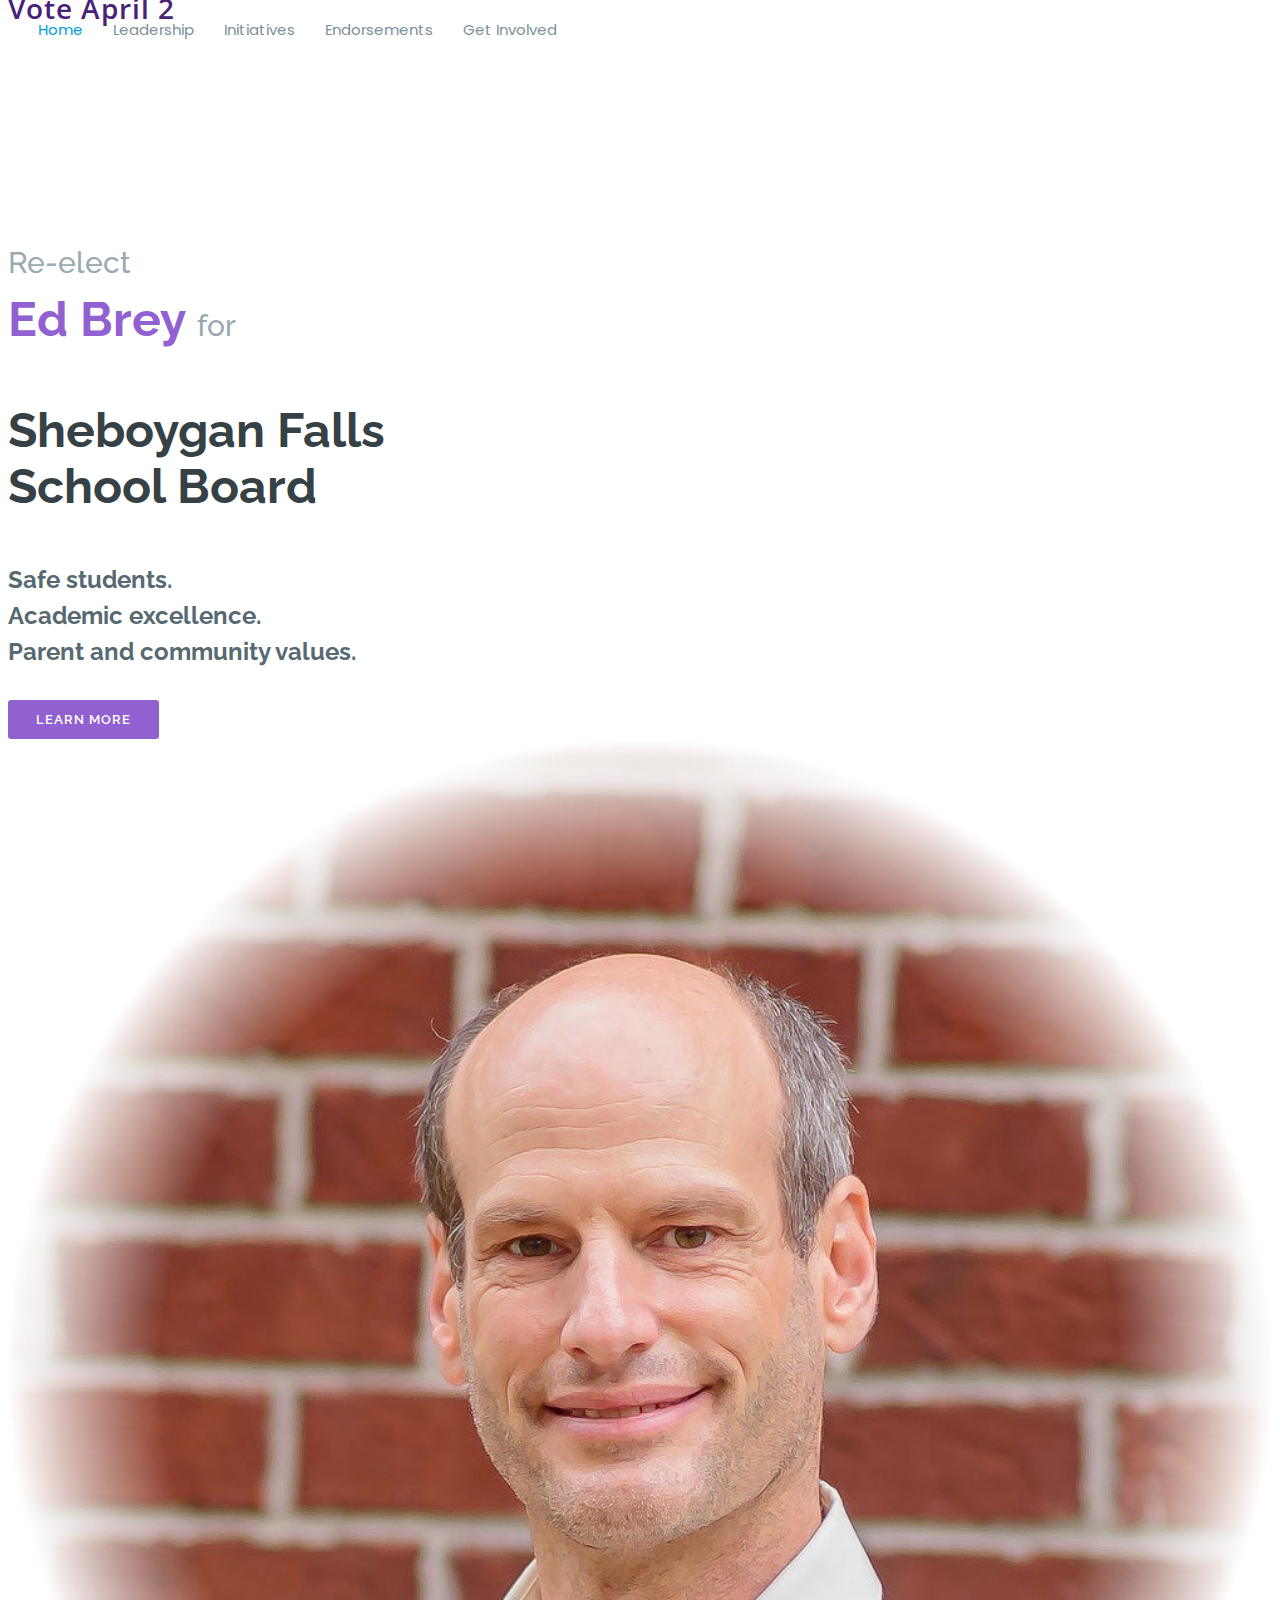
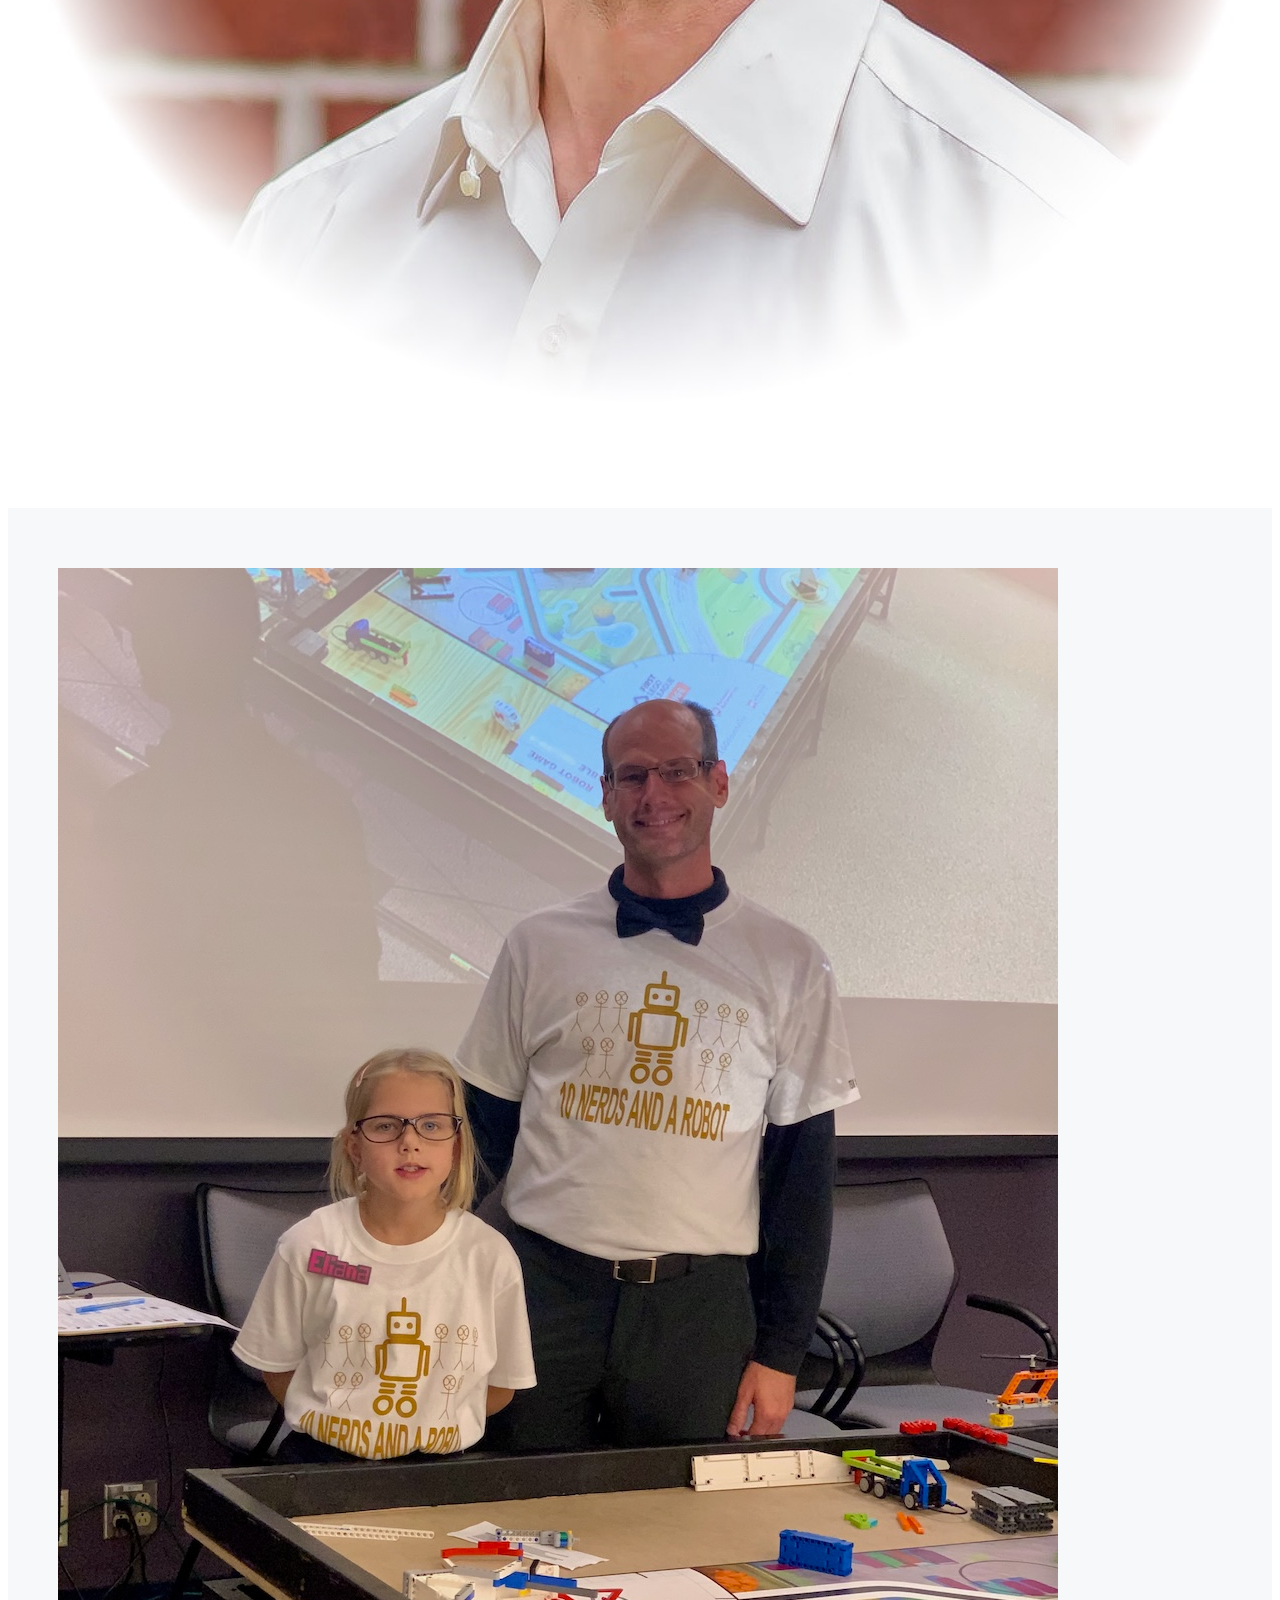
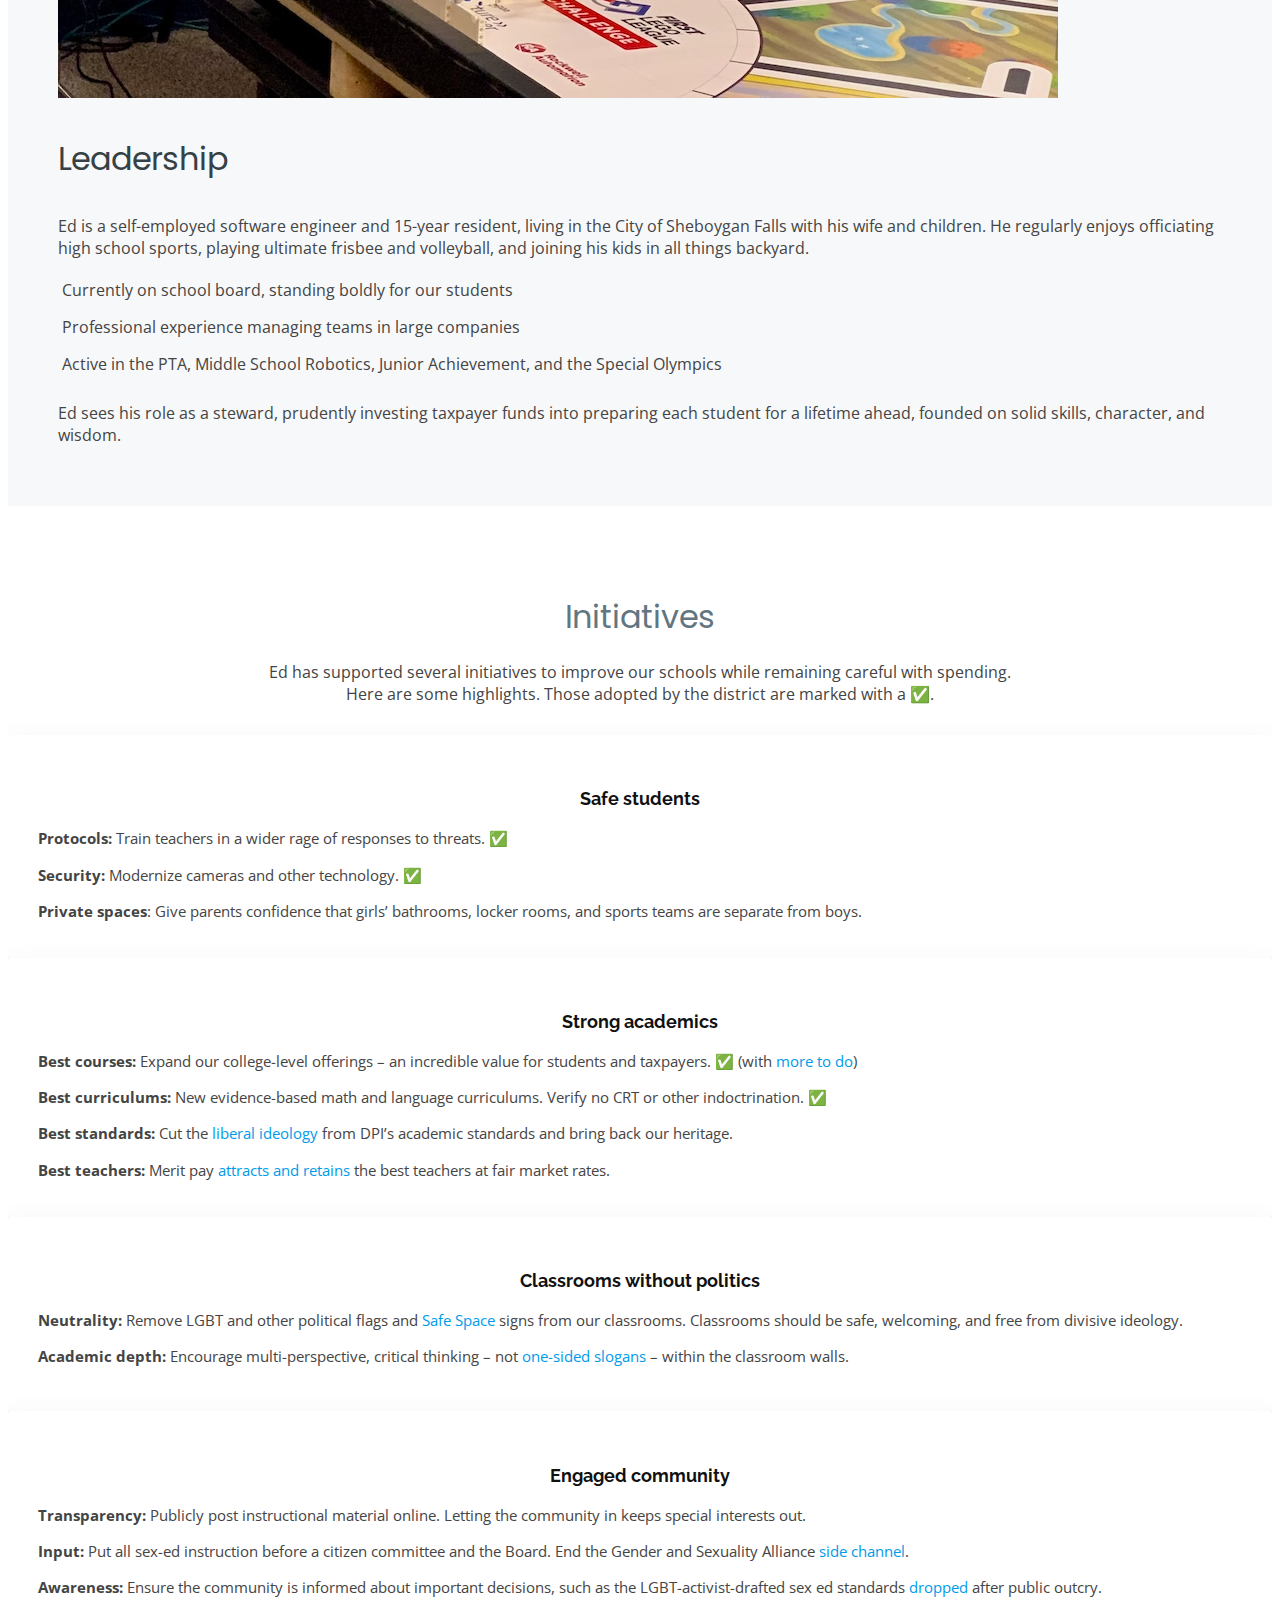
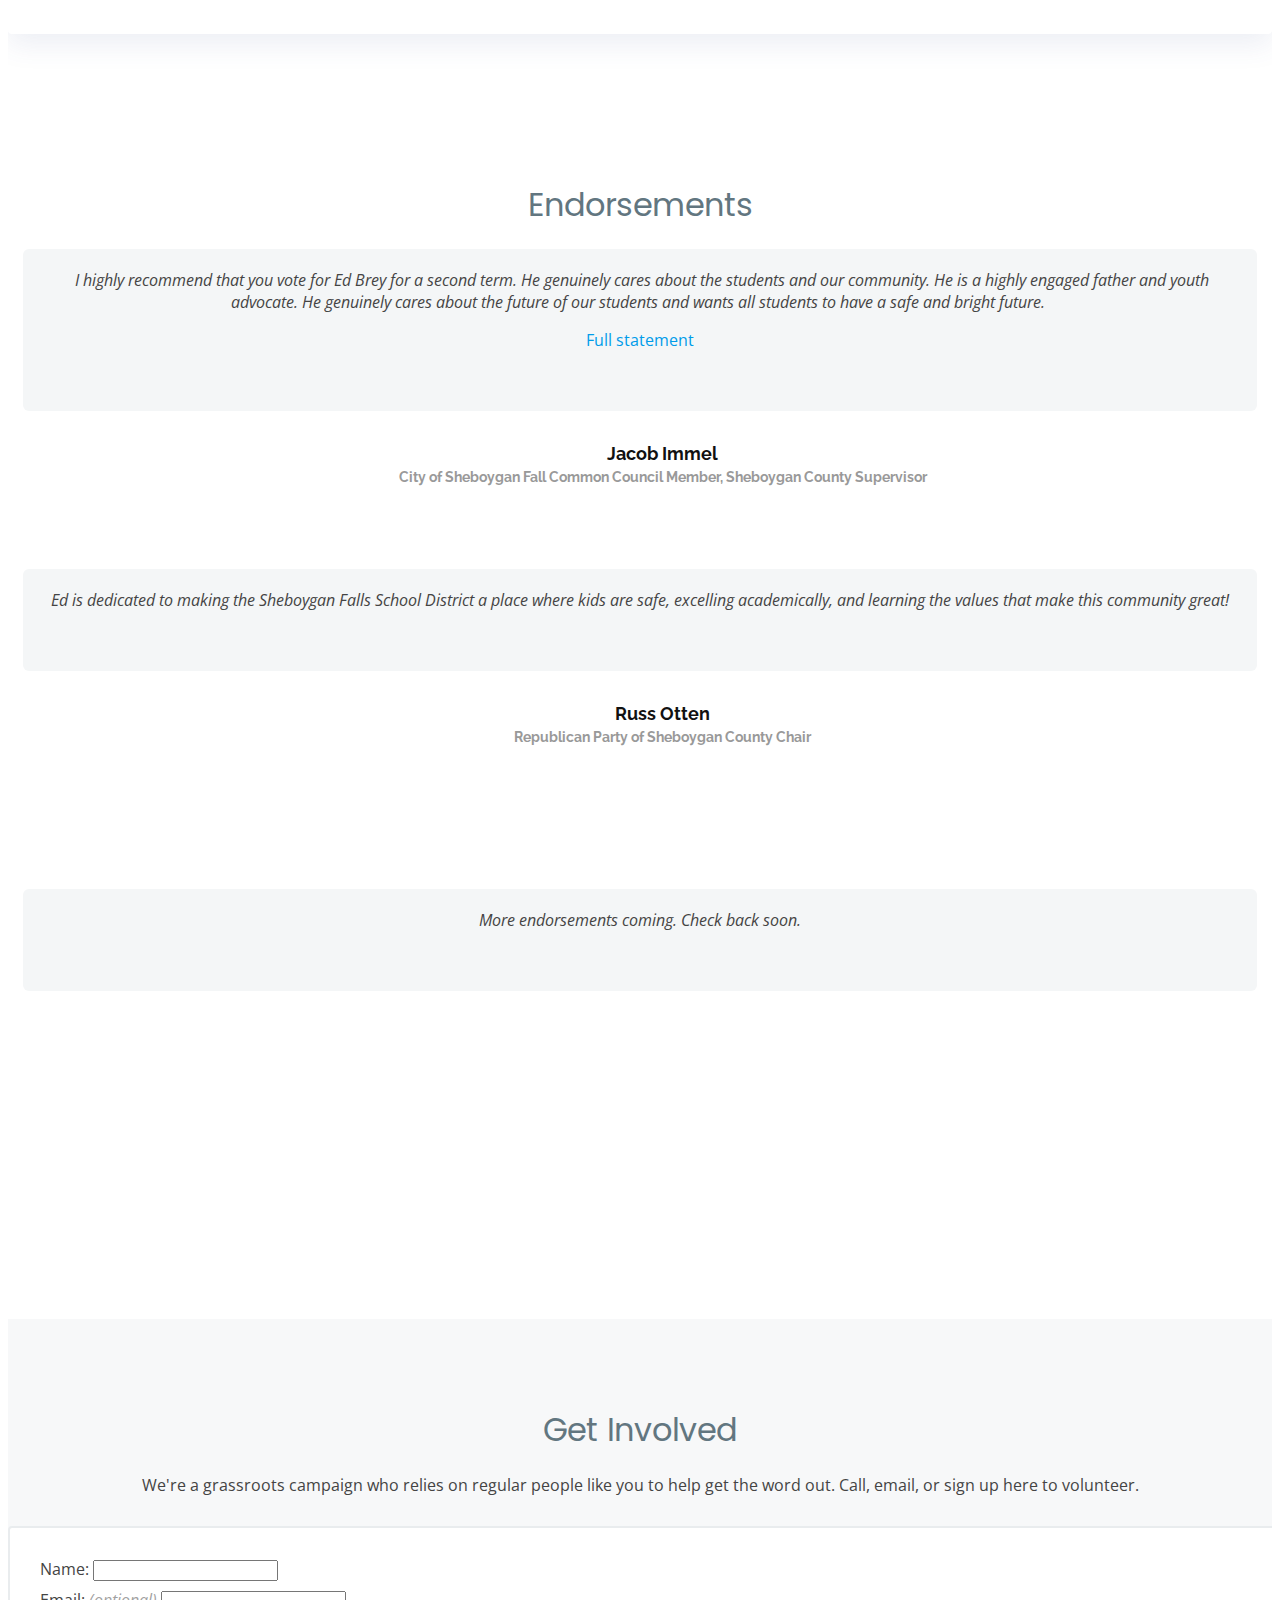
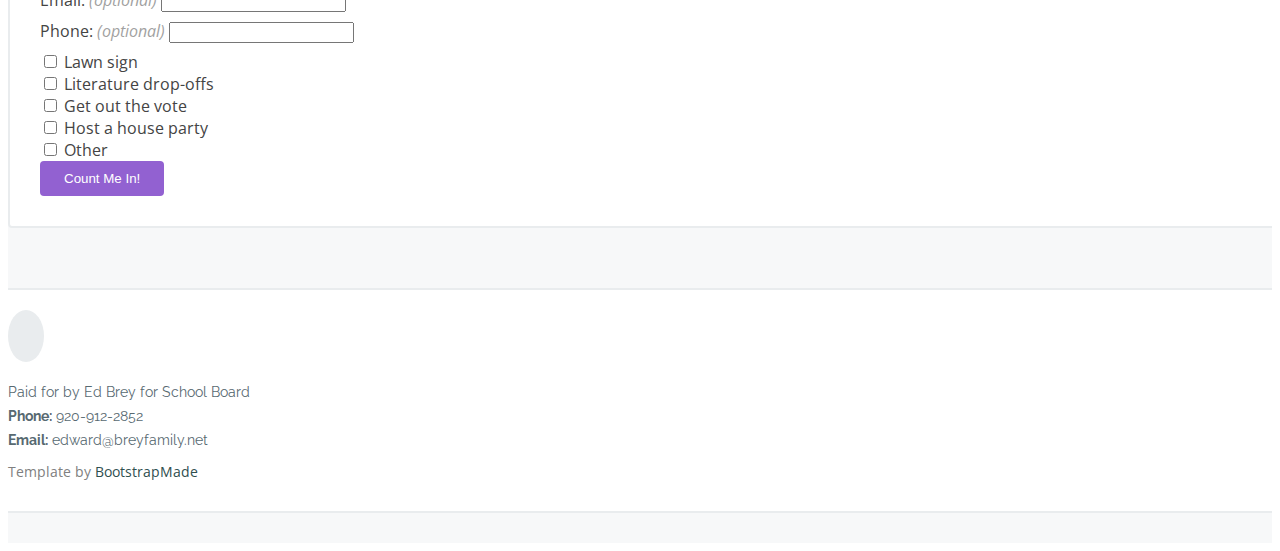
==== commit e02b2832: "Specify open graph image." ====
--- a/index.html
+++ b/index.html
@@ -8,6 +8,7 @@
   <title>Ed Brey for Sheboygan Falls School Board</title>
   <meta content="Ed Brey is running for re-election to the school board of the School District of Sheboygan Falls, Wisconsin." name="description">
   <meta content="Ed Brey, Sheboygan Falls, Wisconsin, school board, candidate, incumbent, election, spring, 2024, non-partisan" name="keywords">
+  <meta property="og:image" content="assets/img/hero-img.jpeg">
 
   <!-- Favicons -->
   <link href="assets/img/favicon.png" rel="icon">
@@ -198,7 +199,7 @@
                     <i class="bx bxs-quote-alt-right quote-icon-right"></i>
                     <a href="https://docs.google.com/document/d/17fQgki-3BFNqitegMrJPaIliOVl14Do5boJoVzhIljg/edit?usp=sharing" style="display: block; font-style: normal; margin-top: 1em">Full statement</a>
                   </p>
-                  <img src="assets/img/endorsements/endorsements-1.jpg" class="endorsement-img" alt="">
+                  <img src="assets/img/endorsements/jacob-immel.jpg" class="endorsement-img" alt="">
                   <h3>Jacob Immel</h3>
                   <h4>City of Sheboygan Fall Common Council Member, Sheboygan County Supervisor</h4>
                 </div>
@@ -208,12 +209,12 @@
                 <div class="endorsement-item">
                   <p>
                     <i class="bx bxs-quote-alt-left quote-icon-left"></i>
-                    This is a placeholder for where a real endorsement will go. It preserves page formatting while endorsements are being collected. Check back soon.
+                    Ed is dedicated to making the Sheboygan Falls School District a place where kids are safe, excelling academically, and learning the values that make this community great!
                     <i class="bx bxs-quote-alt-right quote-icon-right"></i>
                   </p>
-                  <img src="assets/img/endorsements/endorsements-2.jpg" class="endorsement-img" alt="">
-                  <h3>Sara Wilson</h3>
-                  <h4>Community member</h4>
+                  <img src="assets/img/endorsements/russ-otten.jpg" class="endorsement-img" alt="">
+                  <h3>Russ Otten</h3>
+                  <h4>Republican Party of Sheboygan County Chair</h4>
                 </div>
               </div><!-- End endorsement item -->
 
@@ -221,38 +222,12 @@
                 <div class="endorsement-item">
                   <p>
                     <i class="bx bxs-quote-alt-left quote-icon-left"></i>
-                    Enim nisi quem export duis labore cillum quae magna enim sint quorum nulla quem veniam duis minim tempor labore quem eram duis noster aute amet eram fore quis sint minim.
+                    More endorsements coming. Check back soon.
                     <i class="bx bxs-quote-alt-right quote-icon-right"></i>
                   </p>
-                  <img src="assets/img/endorsements/endorsements-3.jpg" class="endorsement-img" alt="">
-                  <h3>Jena Karlis</h3>
-                  <h4>Another placeholder</h4>
-                </div>
-              </div><!-- End endorsement item -->
-
-              <div class="swiper-slide">
-                <div class="endorsement-item">
-                  <p>
-                    <i class="bx bxs-quote-alt-left quote-icon-left"></i>
-                    Fugiat enim eram quae cillum dolore dolor amet nulla culpa multos export minim fugiat minim velit minim dolor enim duis veniam ipsum anim magna sunt elit fore quem dolore labore illum veniam.
-                    <i class="bx bxs-quote-alt-right quote-icon-right"></i>
-                  </p>
-                  <img src="assets/img/endorsements/endorsements-4.jpg" class="endorsement-img" alt="">
-                  <h3>Matt Brandon</h3>
-                  <h4>Another placeholder</h4>
-                </div>
-              </div><!-- End endorsement item -->
-
-              <div class="swiper-slide">
-                <div class="endorsement-item">
-                  <p>
-                    <i class="bx bxs-quote-alt-left quote-icon-left"></i>
-                    Quis quorum aliqua sint quem legam fore sunt eram irure aliqua veniam tempor noster veniam enim culpa labore duis sunt culpa nulla illum cillum fugiat legam esse veniam culpa fore nisi cillum quid.
-                    <i class="bx bxs-quote-alt-right quote-icon-right"></i>
-                  </p>
-                  <img src="assets/img/endorsements/endorsements-5.jpg" class="endorsement-img" alt="">
-                  <h3>John Larson</h3>
-                  <h4>Another placeholder</h4>
+                  <img src="assets/img/endorsements/endorsements-2.jpg" class="endorsement-img" alt="">
+                  <h3></h3>
+                  <h4></h4>
                 </div>
               </div><!-- End endorsement item -->
 
@@ -292,12 +267,12 @@
             </div>
             <div class="col-md-3 mx-4">
               <div class="form-check mt-4">
+                <input type="checkbox" class="form-check-input" id="social-media">
+                <label class="form-check-label" for="lawn-sign">Lawn sign</label>
+              </div>
+              <div class="form-check mt-2">
                 <input type="checkbox" class="form-check-input" id="lit-drops">
                 <label class="form-check-label" for="lit-drops">Literature drop-offs</label>
-              </div>
-              <div class="form-check mt-2">
-                <input type="checkbox" class="form-check-input" id="social-media">
-                <label class="form-check-label" for="social-media">Social media</label>
               </div>
               <div class="form-check mt-2">
                 <input type="checkbox" class="form-check-input" id="get-out-the-vote">
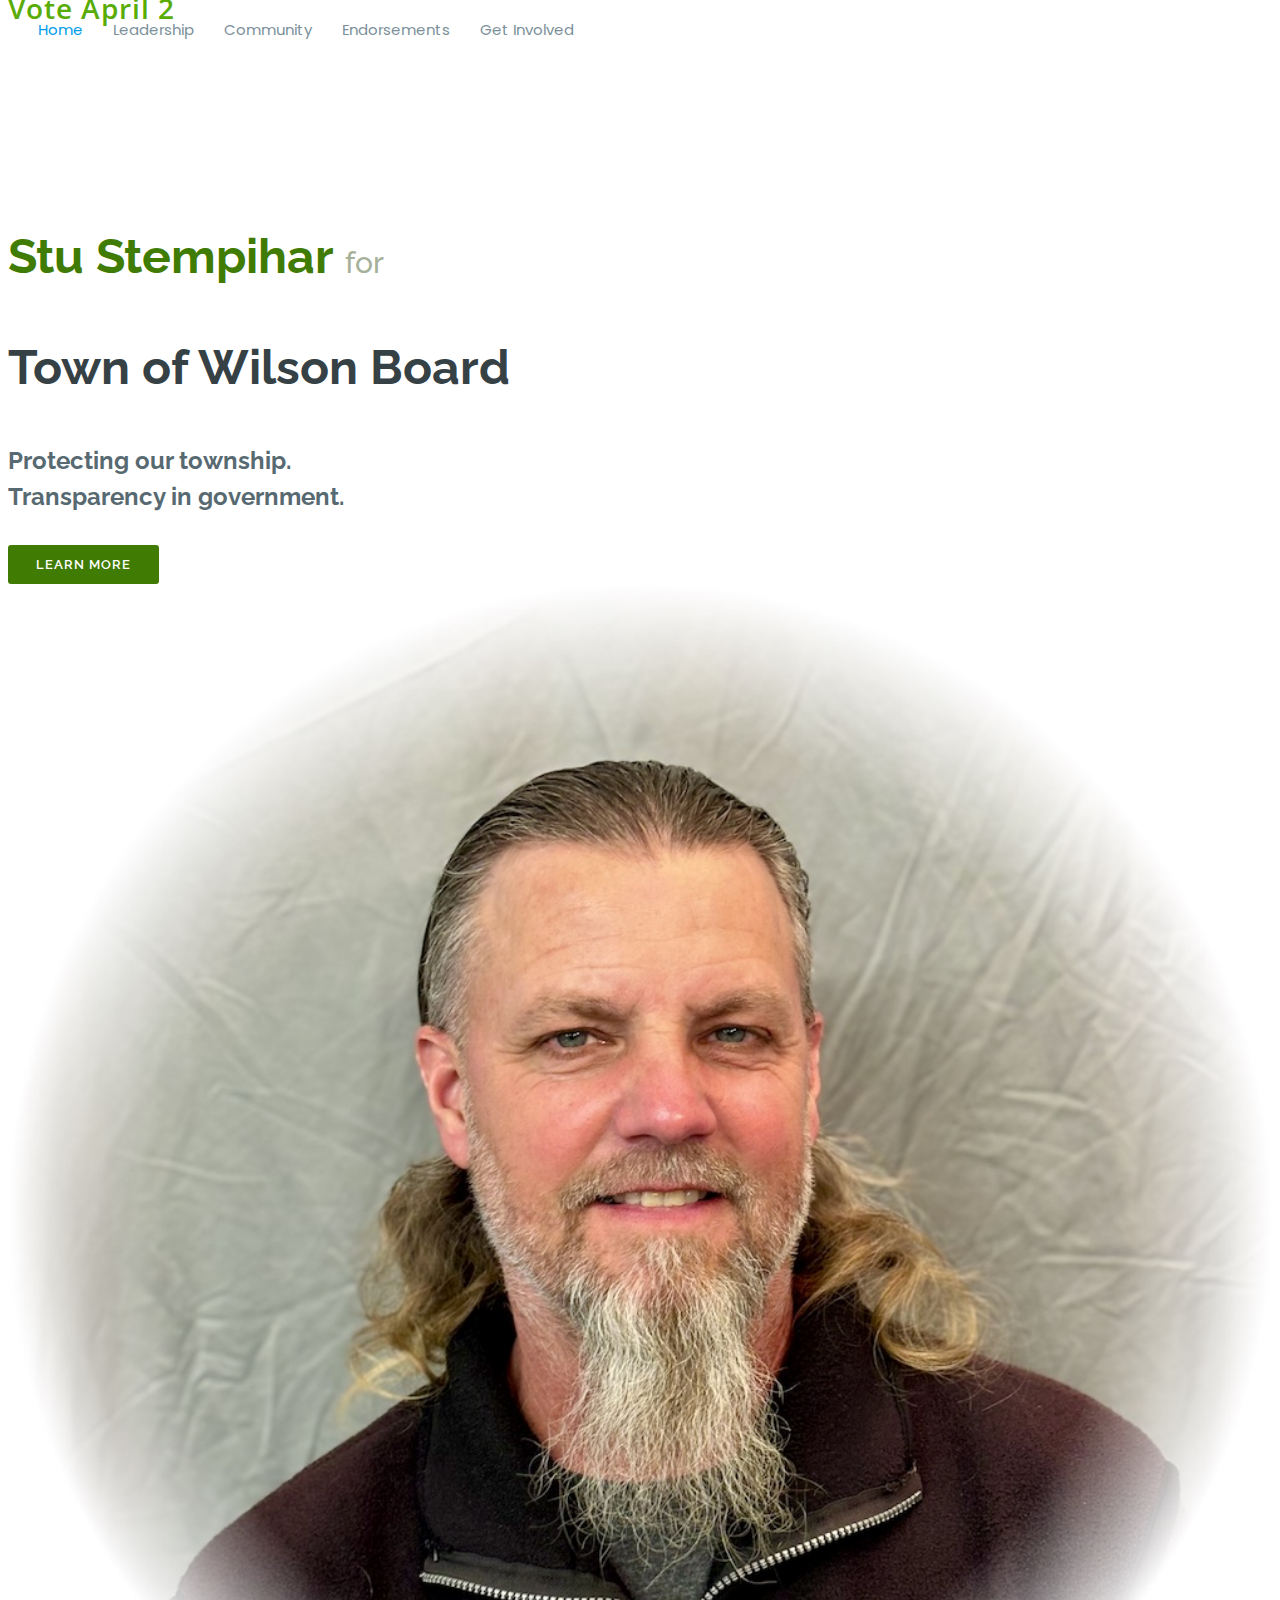
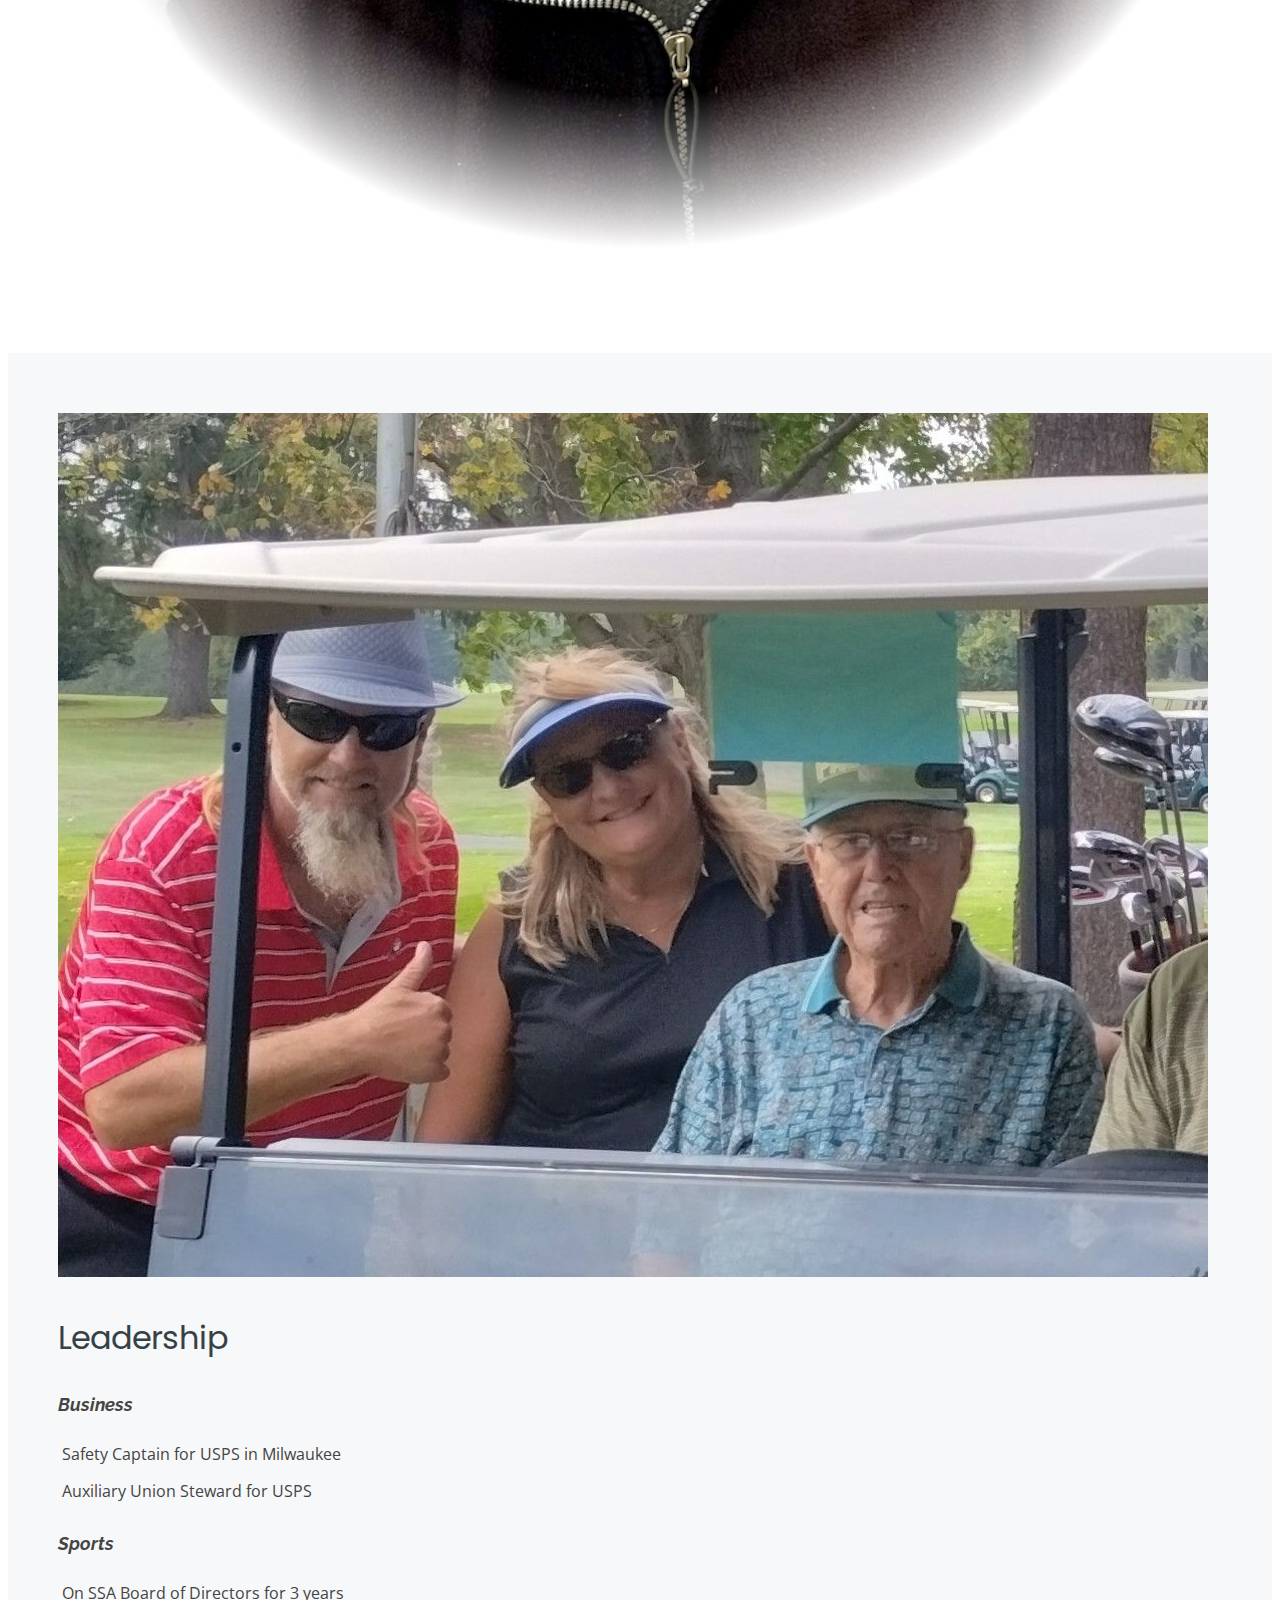
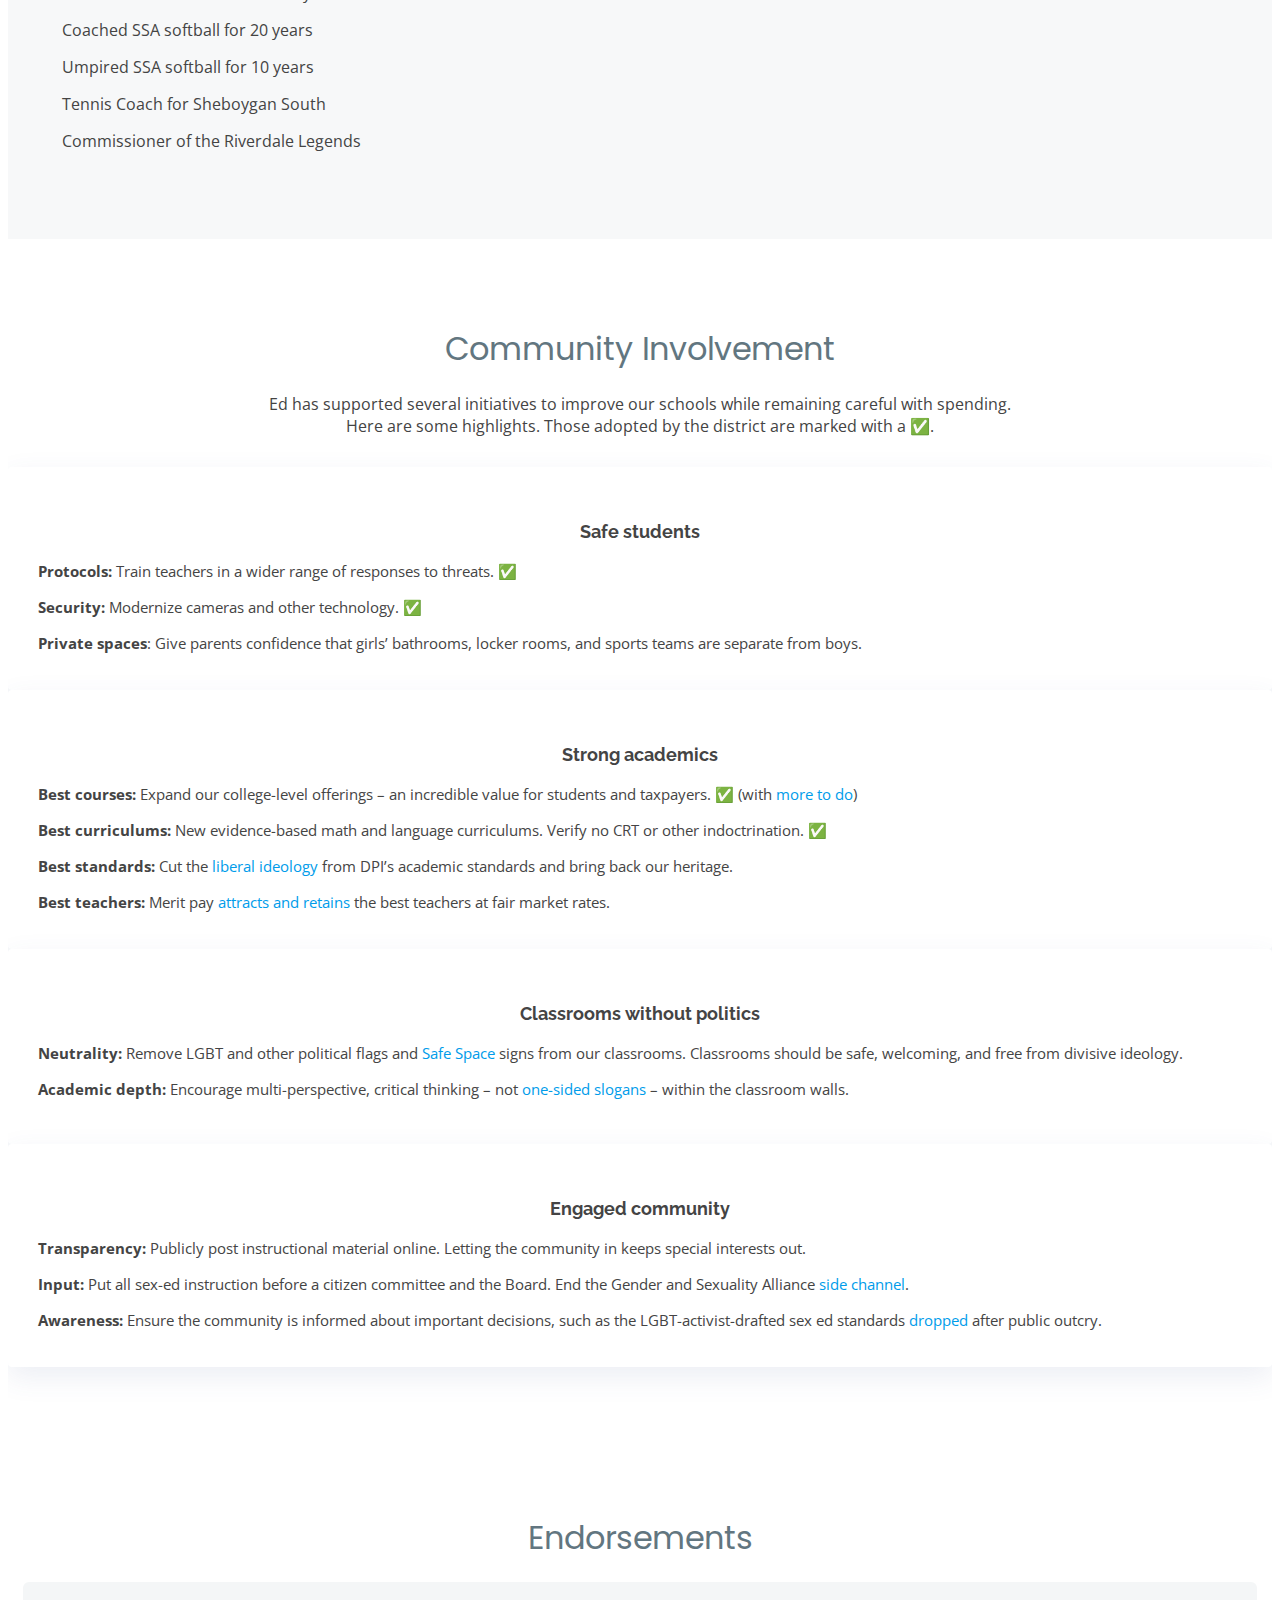
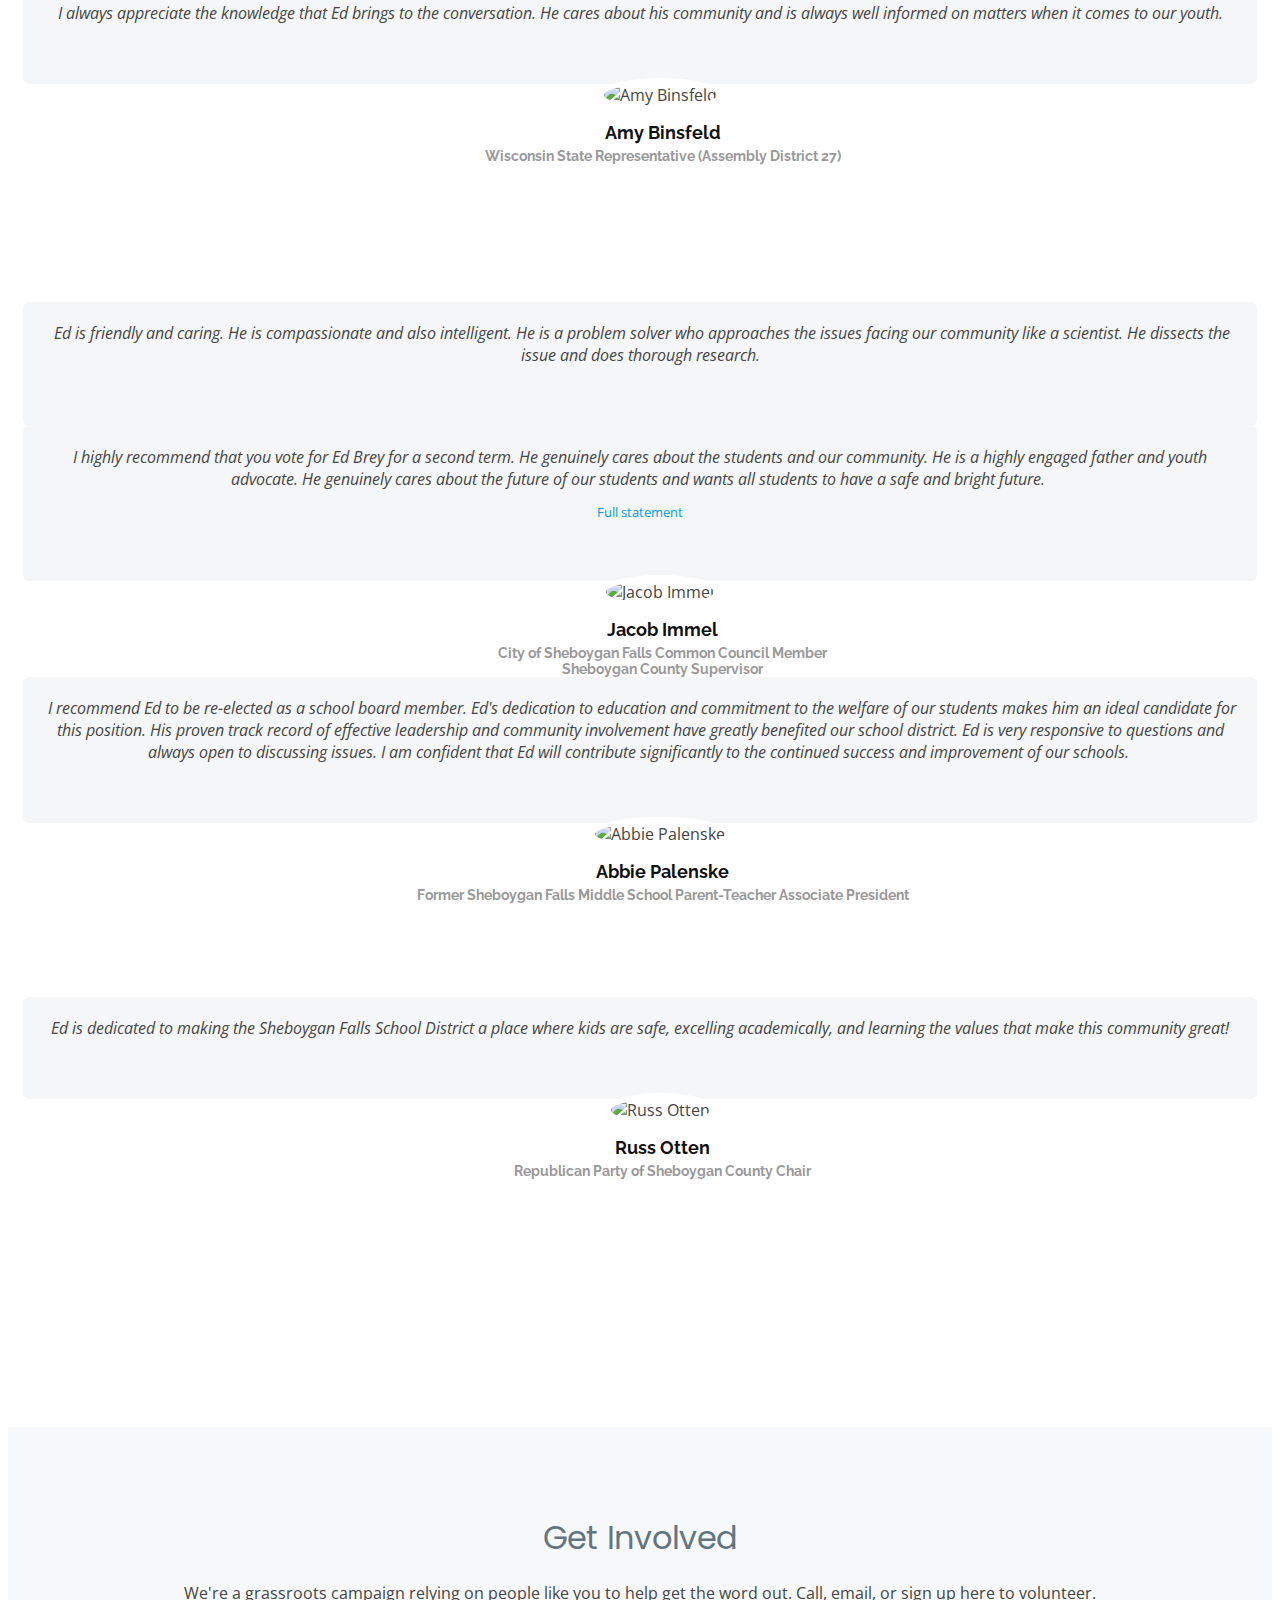
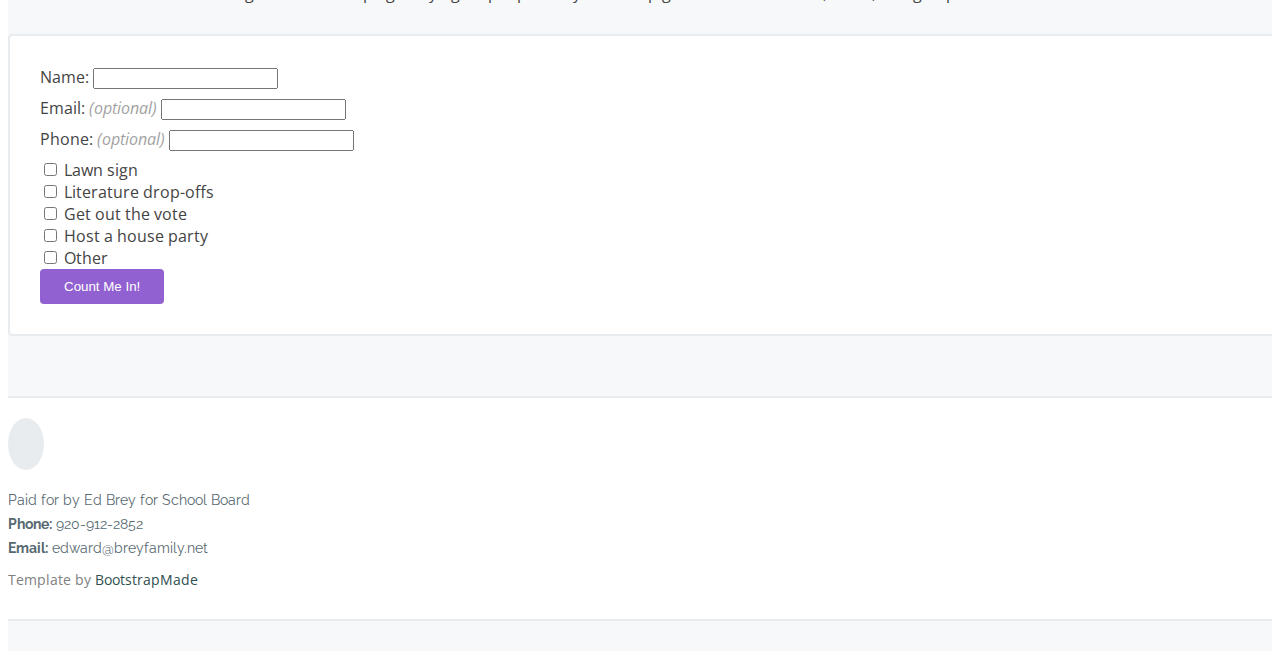
==== commit 7554476a: "Customized though leadership section." ====
--- a/index.html
+++ b/index.html
@@ -5,10 +5,10 @@
   <meta charset="utf-8">
   <meta content="width=device-width, initial-scale=1.0" name="viewport">
 
-  <title>Ed Brey for Sheboygan Falls School Board</title>
-  <meta content="Ed Brey is running for re-election to the school board of the School District of Sheboygan Falls, Wisconsin." name="description">
-  <meta content="Ed Brey, Sheboygan Falls, Wisconsin, school board, candidate, incumbent, election, spring, 2024, non-partisan" name="keywords">
-  <meta property="og:image" content="assets/img/hero-img.jpeg">
+  <title>Stu Stempihar for Town of Wilson Board</title>
+  <meta content="Stu Stempihar is running for the Town of Wilson Board in Wisconsin." name="description">
+  <meta content="Stu Stempihar, Town of Wilson, Wisconsin, town board, candidate, election, spring, 2024, non-partisan" name="keywords">
+  <meta property="og:image" content="assets/img/stu-stempihar.jpg">
 
   <!-- Favicons -->
   <link href="assets/img/favicon.png" rel="icon">
@@ -52,17 +52,13 @@
         <ul>
           <li><a class="nav-link scrollto active" href="#hero">Home</a></li>
           <li><a class="nav-link scrollto" href="#leadership">Leadership</a></li>
-          <li><a class="nav-link scrollto " href="#initiatives">Initiatives</a></li>
+          <li><a class="nav-link scrollto " href="#community">Community</a></li>
           <li><a class="nav-link scrollto" href="#endorsements">Endorsements</a></li>
           <li><a class="nav-link scrollto" href="#get-involved">Get Involved</a></li>
         </ul>
         <i class="bi bi-list mobile-nav-toggle"></i>
       </nav><!-- .navbar -->
 
-      <div class="header-social-links d-flex align-items-center">
-        <a href="https://www.facebook.com/edbreysf/" target="_blank" class="facebook"><i class="bi bi-facebook"></i></a>
-      </div>
-
     </div>
   </header><!-- End Header -->
 
@@ -74,19 +70,18 @@
         <div class="col-lg-6 pt-5 pt-lg-0 order-2 order-lg-1 d-flex flex-column justify-content-center" data-aos="fade-up">
           <div>
             <h1>
-              <p class="main"><span class="minor">Re-elect</span><br>Ed Brey <span class="minor">for</span></p>
-              <p>Sheboygan Falls<br>School Board</p>
+              <p class="main">Stu Stempihar <span class="minor">for</span></p>
+              <p>Town of Wilson Board</p>
             </h1>
             <h2>
-              Safe students.<br>
-              Academic excellence.<br>
-              Parent and community values.
+              Protecting our township.<br>
+              Transparency in government.
             </h2>
             <a href="#leadership" class="btn-get-started scrollto">Learn More</a>
           </div>
         </div>
         <div class="col-lg-6 order-1 order-lg-2 hero-img" data-aos="fade-left">
-          <img src="assets/img/hero-img.jpeg" class="img-fluid" alt="Ed Brey">
+          <img src="assets/img/stu-stempihar.jpg" class="img-fluid" alt="Stu Stempihar">
         </div>
       </div>
     </div>
@@ -99,25 +94,26 @@
     <section id="leadership" class="leadership">
       <div class="container">
 
-        <div class="row">
+        <div class="row gx-5">
           <div class="col-lg-6" data-aos="zoom-in">
-            <img src="assets/img/leadership.jpeg" class="img-fluid" alt="">
+            <img src="assets/img/leadership.jpg" class="img-fluid" alt="">
           </div>
           <div class="col-lg-6 d-flex flex-column justify-contents-center" data-aos="fade-left">
             <div class="content pt-4 pt-lg-0">
               <h3>Leadership</h3>
-              <p class="fst-italic">
-                Ed is a self-employed software engineer and 15-year resident, living in the City of Sheboygan Falls with his wife and children.
-                He regularly enjoys officiating high school sports, playing ultimate frisbee and volleyball, and joining his kids in all things backyard.
-              </p>
+              <h4>Business</h4>
               <ul>
-                <li><i class="bi bi-check-circle"></i> Currently on school board, standing boldly for our students</li>
-                <li><i class="bi bi-check-circle"></i> Professional experience managing teams in large companies</li>
-                <li><i class="bi bi-check-circle"></i> Active in the PTA, Middle School Robotics, Junior Achievement, and the Special Olympics</li>
+                <li><i class="bi bi-check-circle"></i> Safety Captain for USPS in Milwaukee</li>
+                <li><i class="bi bi-check-circle"></i> Auxiliary Union Steward for USPS</li>
               </ul>
-              <p>
-                Ed sees his role as a steward, prudently investing taxpayer funds into preparing each student for a lifetime ahead, founded on solid skills, character, and wisdom.
-              </p>
+              <h4>Sports</h4>
+              <ul>
+                <li><i class="bi bi-check-circle"></i> On SSA Board of Directors for 3 years</li>
+                <li><i class="bi bi-check-circle"></i> Coached SSA softball for 20 years</li>
+                <li><i class="bi bi-check-circle"></i> Umpired SSA softball for 10 years</li>
+                <li><i class="bi bi-check-circle"></i> Tennis Coach for Sheboygan South</li>
+                <li><i class="bi bi-check-circle"></i> Commissioner of the Riverdale Legends</li>
+              </ul>
             </div>
           </div>
         </div>
@@ -125,12 +121,12 @@
       </div>
     </section><!-- End About Section -->
 
-    <!-- ======= Initiatives Section ======= -->
-    <section id="initiatives" class="initiatives">
+    <!-- ======= Community involvement Section ======= -->
+    <section id="community" class="community">
       <div class="container">
 
         <div class="section-title" data-aos="fade-up">
-          <h2>Initiatives</h2>
+          <h2>Community Involvement</h2>
           <p>Ed has supported several initiatives to improve our schools while remaining careful with spending. Here are some highlights. Those adopted by the district are marked with a ✅.</p>
         </div>
 
@@ -138,8 +134,8 @@
           <div class="col-md-6 col-lg-3 d-flex align-items-stretch mb-5 mb-lg-0" data-aos="zoom-in">
             <div class="icon-box icon-box-green">
               <div class="icon"><i class="bx bi-person-check"></i></div>
-              <h4 class="title"><a href="">Safe students</a></h4>
-              <p class="description"><b>Protocols: </b> Train teachers in a wider rage of responses to threats. ✅</p>
+              <h4 class="title">Safe students</h4>
+              <p class="description"><b>Protocols: </b> Train teachers in a wider range of responses to threats. ✅</p>
               <p class="description"><b>Security:</b> Modernize cameras and other technology. ✅</p>
               <p class="description"><b>Private spaces</b>: Give parents confidence that girls’ bathrooms, locker rooms, and sports teams are separate from boys.</p>
             </div>
@@ -148,7 +144,7 @@
           <div class="col-md-6 col-lg-3 d-flex align-items-stretch mb-5 mb-lg-0" data-aos="zoom-in" data-aos-delay="100">
             <div class="icon-box icon-box-pink">
               <div class="icon"><i class="bx bi-mortarboard"></i></div>
-              <h4 class="title"><a href="">Strong academics</a></h4>
+              <h4 class="title">Strong academics</h4>
               <p class="description"><b>Best courses:</b> Expand our college-level offerings – an incredible value for students and taxpayers. ✅ (with <a href="https://www.facebook.com/edbreysf/posts/pfbid0SfpeShuHxZbSm4ybNy1FKacV2Xnn1CUFeNj37VtwbcGbVqPmw8ttrnaWfpfSfX9yl" target="_blank">more to do</a>)</p>
               <p class="description"><b>Best curriculums:</b> New evidence-based math and language curriculums. Verify no CRT or other indoctrination. ✅</p>
               <p class="description"><b>Best standards:</b> Cut the <a href="https://www.facebook.com/edbreysf/posts/pfbid02KvJbvdCPqZ8rfVzMXZ3NAQpiMeoQjmXE6Vo68TcM8LE955QKqW6RaHy5D3JKDmHUl" target="_blank">liberal ideology</a> from DPI’s academic standards and bring back our heritage.</p>
@@ -159,7 +155,7 @@
           <div class="col-md-6 col-lg-3 d-flex align-items-stretch mb-5 mb-lg-0" data-aos="zoom-in" data-aos-delay="200">
             <div class="icon-box icon-box-cyan">
               <div class="icon"><i class="bx bi-bookmark-check"></i></div>
-              <h4 class="title"><a href="">Classrooms without politics</a></h4>
+              <h4 class="title">Classrooms without politics</h4>
               <p class="description"><b>Neutrality:</b> Remove LGBT and other political flags and <a href="gsa-visit-report.pdf#page=9" target="_blank">Safe Space</a> signs from our classrooms. Classrooms should be safe, welcoming, and free from divisive ideology.</p>
               <p class="description"><b>Academic depth:</b> Encourage multi-perspective, critical thinking – not <a href="gsa-visit-report.pdf#page=29" target="_blank">one-sided slogans</a> – within the classroom walls.</p>
               <p class="description"></p>
@@ -169,7 +165,7 @@
           <div class="col-md-6 col-lg-3 d-flex align-items-stretch mb-5 mb-lg-0" data-aos="zoom-in" data-aos-delay="300">
             <div class="icon-box icon-box-blue">
               <div class="icon"><i class="bx bi-ear"></i></div>
-              <h4 class="title"><a href="https://www.facebook.com/permalink.php?story_fbid=4247904881961041&id=448581128560121">Engaged community</a></h4>
+              <h4 class="title">Engaged community</h4>
               <p class="description"><b>Transparency:</b> Publicly post instructional material online. Letting the community in keeps special interests out.</p>
               <p class="description"><b>Input:</b> Put all sex-ed instruction before a citizen committee and the Board. End the Gender and Sexuality Alliance <a href="gsa-visit-report.pdf#page=22" target="_blank">side channel</a>.</p>
               <p class="description"><b>Awareness:</b> Ensure the community is informed about important decisions, such as the LGBT-activist-drafted sex ed standards <a href="https://www.facebook.com/permalink.php?story_fbid=4247904881961041&id=448581128560121" target="_blank">dropped</a> after public outcry.</p>
@@ -195,13 +191,42 @@
                 <div class="endorsement-item">
                   <p>
                     <i class="bx bxs-quote-alt-left quote-icon-left"></i>
+                    I always appreciate the knowledge that Ed brings to the conversation. He cares about his community and is always well informed on matters when it comes to our youth.
+                    <i class="bx bxs-quote-alt-right quote-icon-right"></i>
+                  </p>
+                  <img src="assets/img/endorsements/amy-binsfeld.jpg" class="endorsement-img" alt="Amy Binsfeld">
+                  <h3>Amy Binsfeld</h3>
+                  <h4>Wisconsin State Representative (Assembly District 27)</h4>
+                </div>
+              </div><!-- End endorsement item -->
+
+              <div class="swiper-slide">
+                <div class="endorsement-item">
+                  <p class="pb-0">
+                    <i class="bx bxs-quote-alt-left quote-icon-left"></i>
+                    Ed is friendly and caring. He is compassionate and also intelligent. He is a problem solver who approaches the issues facing our community like a scientist. He dissects the issue and does thorough research.
+                  </p>
+                  <p class="pt-2">
                     I highly recommend that you vote for Ed Brey for a second term. He genuinely cares about the students and our community. He is a highly engaged father and youth advocate. He genuinely cares about the future of our students and wants all students to have a safe and bright future.
                     <i class="bx bxs-quote-alt-right quote-icon-right"></i>
-                    <a href="https://docs.google.com/document/d/17fQgki-3BFNqitegMrJPaIliOVl14Do5boJoVzhIljg/edit?usp=sharing" style="display: block; font-style: normal; margin-top: 1em">Full statement</a>
-                  </p>
-                  <img src="assets/img/endorsements/jacob-immel.jpg" class="endorsement-img" alt="">
+                    <a href="https://docs.google.com/document/d/17fQgki-3BFNqitegMrJPaIliOVl14Do5boJoVzhIljg/edit?usp=sharing" style="display: block; font-style: normal; font-size: smaller; margin-top: 1em">Full statement</a>
+                  </p>
+                  <img src="assets/img/endorsements/jacob-immel.jpg" class="endorsement-img" alt="Jacob Immel">
                   <h3>Jacob Immel</h3>
-                  <h4>City of Sheboygan Fall Common Council Member, Sheboygan County Supervisor</h4>
+                  <h4>City of Sheboygan Falls Common Council Member<br>Sheboygan County Supervisor</h4>
+                </div>
+              </div><!-- End endorsement item -->
+
+              <div class="swiper-slide">
+                <div class="endorsement-item">
+                  <p>
+                    <i class="bx bxs-quote-alt-left quote-icon-left"></i>
+                    I recommend Ed to be re-elected as a school board member. Ed's dedication to education and commitment to the welfare of our students makes him an ideal candidate for this position. His proven track record of effective leadership and community involvement have greatly benefited our school district. Ed is very responsive to questions and always open to discussing issues. I am confident that Ed will contribute significantly to the continued success and improvement of our schools.
+                    <i class="bx bxs-quote-alt-right quote-icon-right"></i>
+                  </p>
+                  <img src="assets/img/endorsements/abbie-palenske.jpg" class="endorsement-img" alt="Abbie Palenske">
+                  <h3>Abbie Palenske</h3>
+                  <h4>Former Sheboygan Falls Middle School Parent-Teacher Associate President</h4>
                 </div>
               </div><!-- End endorsement item -->
 
@@ -212,25 +237,12 @@
                     Ed is dedicated to making the Sheboygan Falls School District a place where kids are safe, excelling academically, and learning the values that make this community great!
                     <i class="bx bxs-quote-alt-right quote-icon-right"></i>
                   </p>
-                  <img src="assets/img/endorsements/russ-otten.jpg" class="endorsement-img" alt="">
+                  <img src="assets/img/endorsements/russ-otten.jpg" class="endorsement-img" alt="Russ Otten">
                   <h3>Russ Otten</h3>
                   <h4>Republican Party of Sheboygan County Chair</h4>
                 </div>
               </div><!-- End endorsement item -->
 
-              <div class="swiper-slide">
-                <div class="endorsement-item">
-                  <p>
-                    <i class="bx bxs-quote-alt-left quote-icon-left"></i>
-                    More endorsements coming. Check back soon.
-                    <i class="bx bxs-quote-alt-right quote-icon-right"></i>
-                  </p>
-                  <img src="assets/img/endorsements/endorsements-2.jpg" class="endorsement-img" alt="">
-                  <h3></h3>
-                  <h4></h4>
-                </div>
-              </div><!-- End endorsement item -->
-
             </div>
             <div class="swiper-pagination"></div>
           </div>
@@ -242,19 +254,19 @@
     <!-- ======= Get Involved Section ======= -->
     <section id="get-involved" class="get-involved section-bg">
       <div class="container">
-
+    
         <div class="section-title" data-aos="fade-up">
           <h2>Get Involved</h2>
-          <p>We're a grassroots campaign who relies on regular people like you to help get the word out. Call, email, or sign up here to volunteer.</p>
-        </div>
-
+          <p>We're a grassroots campaign relying on people like you to help get the word out. Call, email, or sign up here to volunteer.</p>
+        </div>
+    
         <form action="https://formkeep.com/f/676c3a07b52d" accept-charset="UTF-8" enctype="multipart/form-data" method="post" role="form" class="get-involved-form">
           <div class="row">
             <input type="hidden" name="utf8" value="✓">
             <div class="col-md-6">
               <div class="form-group">
                 <label for="name">Name:</label>
-                <input type="text" class="form-control" name="name" id="name" required>
+                <input type="text" class="form-control" name="name" id="name" autocomplete="name" required>
               </div>
               <div class="form-group mt-3">
                 <label for="name">Email: <i>(optional)</i></label>
@@ -267,7 +279,7 @@
             </div>
             <div class="col-md-3 mx-4">
               <div class="form-check mt-4">
-                <input type="checkbox" class="form-check-input" id="social-media">
+                <input type="checkbox" class="form-check-input" id="lawn-sign">
                 <label class="form-check-label" for="lawn-sign">Lawn sign</label>
               </div>
               <div class="form-check mt-2">
@@ -288,14 +300,14 @@
               </div>
             </div>
           </div>
-
+    
           <div class="row mt-5">
             <div class="text-center"><button type="submit" class="scrollto">Count Me In!</button></div>
           </div>
         </form>
-
-      </div>
-    </section><!-- End Contact Section -->
+    
+      </div>
+    </section><!-- End Get Involved Section -->
 
   </main><!-- End #main -->
 
--- a/assets/css/style.css
+++ b/assets/css/style.css
@@ -101,7 +101,7 @@
 
 #header .logo h1 a,
 #header .logo h1 a:hover {
-  color: hsl(266, 55%, 30%);
+  color: hsl(90, 93%, 35%);
   text-decoration: none;
 }
 
@@ -376,11 +376,11 @@
 }
 
 #hero h1 .main {
-  color: hsl(266, 55%, 60%);
+  color: hsl(90, 93%, 25%);
 }
 
 #hero h1 .minor {
-  color: hsl(199, 13%, 65%);
+  color: hsl(90, 13%, 65%);
   font-weight: 500;
   font-size: 30px;
 }
@@ -403,12 +403,12 @@
   border-radius: 3px;
   transition: 0.5s;
   color: #fff;
-  background: hsl(266, 55%, 60%);
+  background: hsl(90, 93%, 25%);
 }
 
 .btn-get-started:hover {
   color: #fff;
-  background: hsl(266, 55%, 70%);
+  background: hsl(90, 93%, 35%);
 }
 
 #hero .hero-img {
@@ -492,6 +492,12 @@
   font-family: "Poppins", sans-serif;
 }
 
+.leadership .content h4 {
+  font-style: italic;
+  font-size: 18px;
+  margin-top: 20px;
+}
+
 .leadership .content ul {
   list-style: none;
   padding: 0;
@@ -512,9 +518,9 @@
 }
 
 /*--------------------------------------------------------------
-# initiatives
---------------------------------------------------------------*/
-.initiatives .icon-box {
+# community
+--------------------------------------------------------------*/
+.community .icon-box {
   padding: 30px;
   position: relative;
   overflow: hidden;
@@ -527,71 +533,71 @@
   border-bottom: 3px solid #fff;
 }
 
-.initiatives p.description {
+.community p.description {
   text-align: left;
   margin-top: 1ex;
 }
 
-.initiatives .icon-box:hover {
+.community .icon-box:hover {
   transform: translateY(-5px);
 }
 
-.initiatives .icon i {
+.community .icon i {
   font-size: 48px;
   line-height: 1;
   margin-bottom: 15px;
 }
 
-.initiatives .title {
+.community .title {
   font-weight: 700;
   margin-bottom: 15px;
   font-size: 18px;
 }
 
-.initiatives .title a {
+.community .title a {
   color: #111;
 }
 
-.initiatives .section-title {
+.community .section-title {
   max-width: 750px;
   margin: auto;
 }
 
-.initiatives .description {
+.community .description {
   font-size: 15px;
   line-height: 28px;
   margin-bottom: 0;
 }
 
-.initiatives .icon-box-pink .icon i {
+.community .icon-box-pink .icon i {
   color: #ff689b;
 }
 
-.initiatives .icon-box-pink:hover {
+.community .icon-box-pink:hover {
   border-color: #ff689b;
 }
 
-.initiatives .icon-box-cyan .icon i {
+.community .icon-box-cyan .icon i {
   color: #3fcdc7;
 }
 
-.initiatives .icon-box-cyan:hover {
+.community .icon-box-cyan:hover {
   border-color: #3fcdc7;
 }
 
-.initiatives .icon-box-green .icon i {
+.community .icon-box-green .icon i {
   color: #41cf2e;
 }
 
-.initiatives .icon-box-green:hover {
+.community .icon-box-green:hover {
   border-color: #41cf2e;
 }
 
-.initiatives .icon-box-blue .icon i {
+.community .icon-box-blue .icon i {
   color: #2282ff;
 }
 
-.initiatives .icon-box-blue:hover {
+.community .icon-box-blue:hover {
   border-color: #2282ff;
 }
 
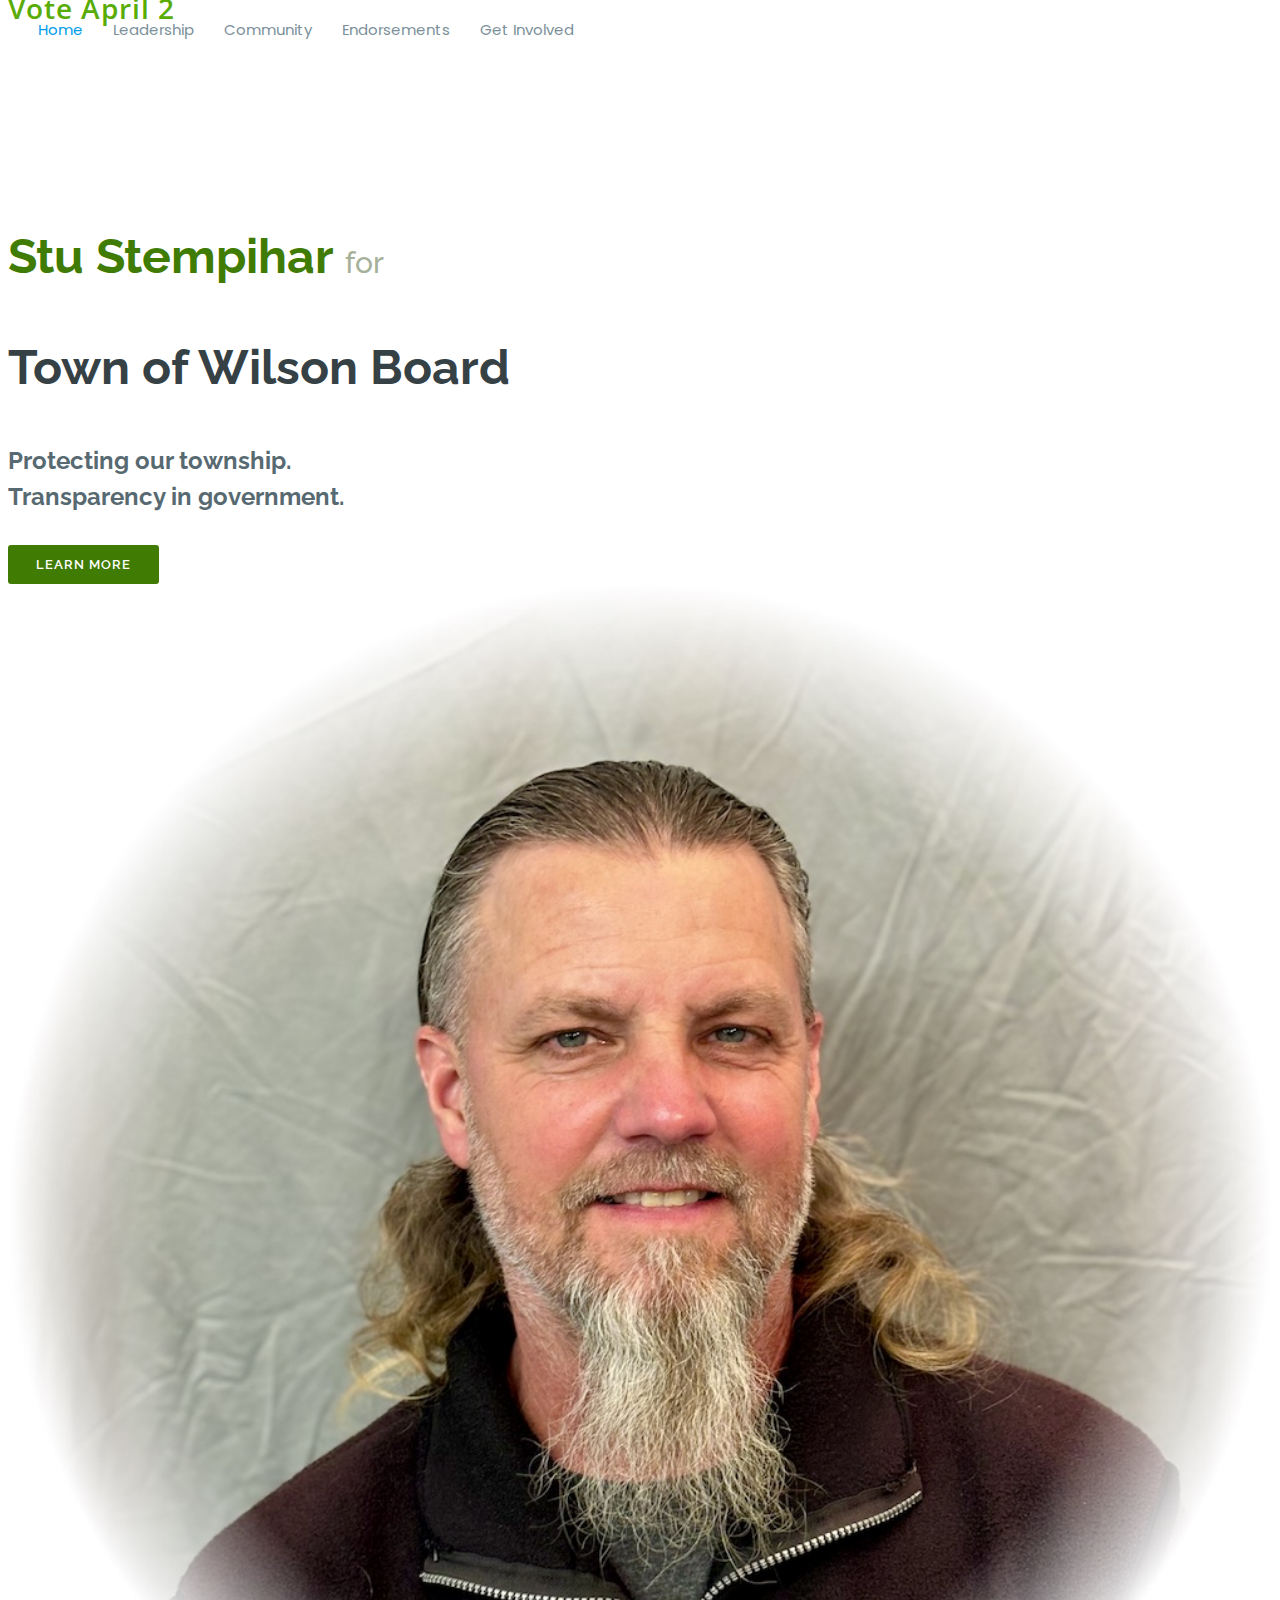
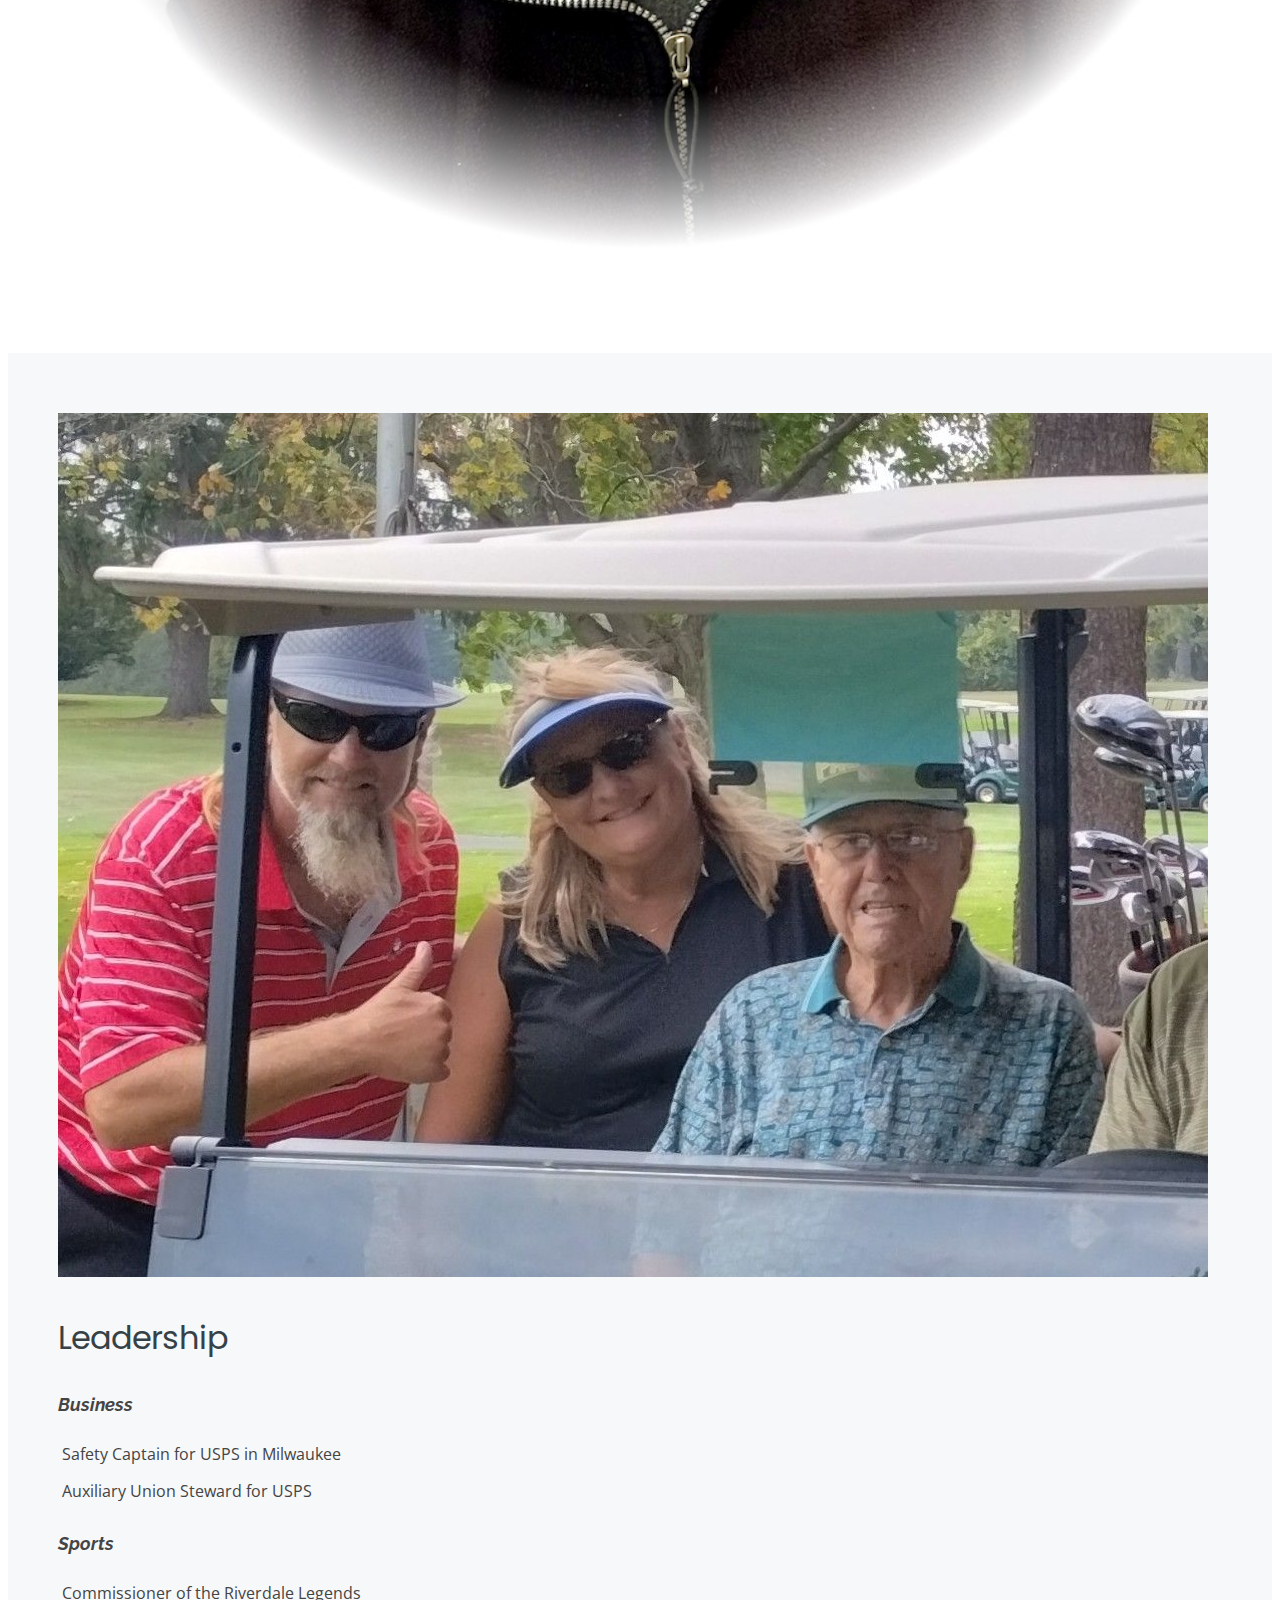
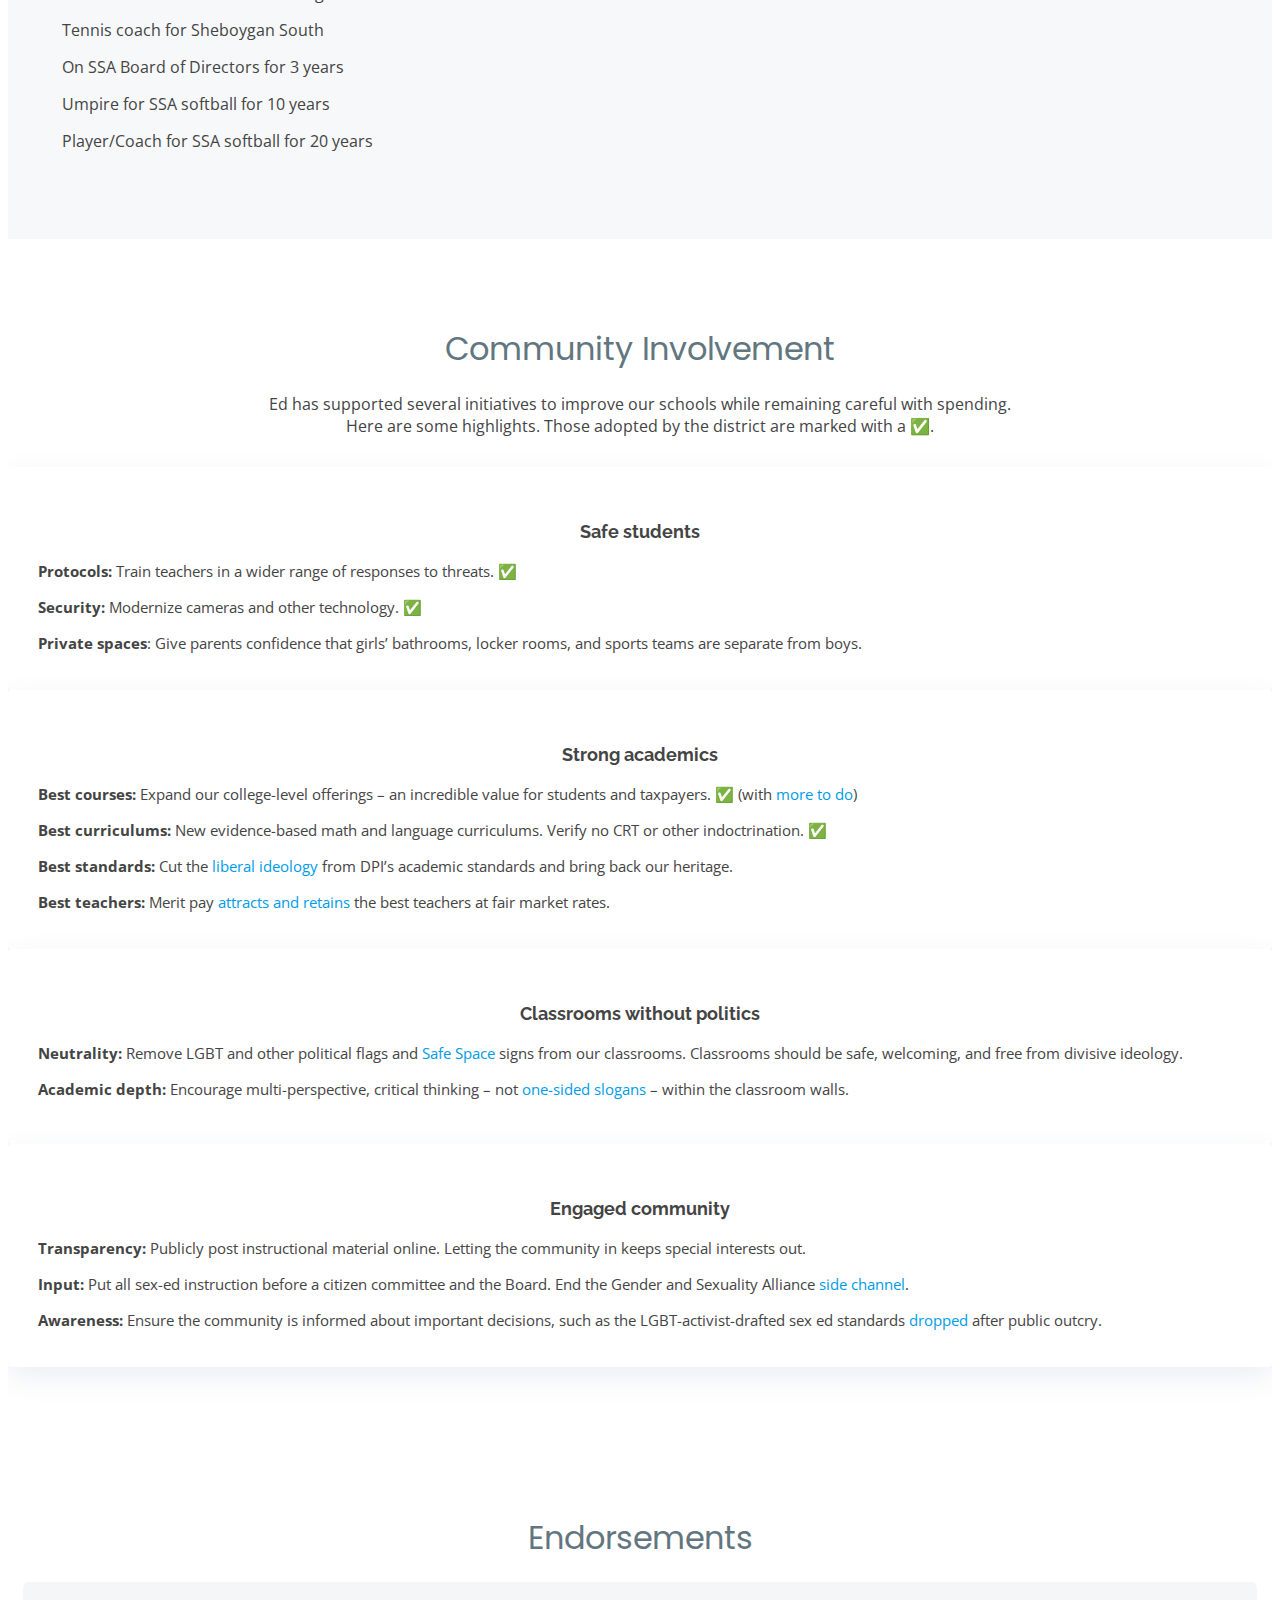
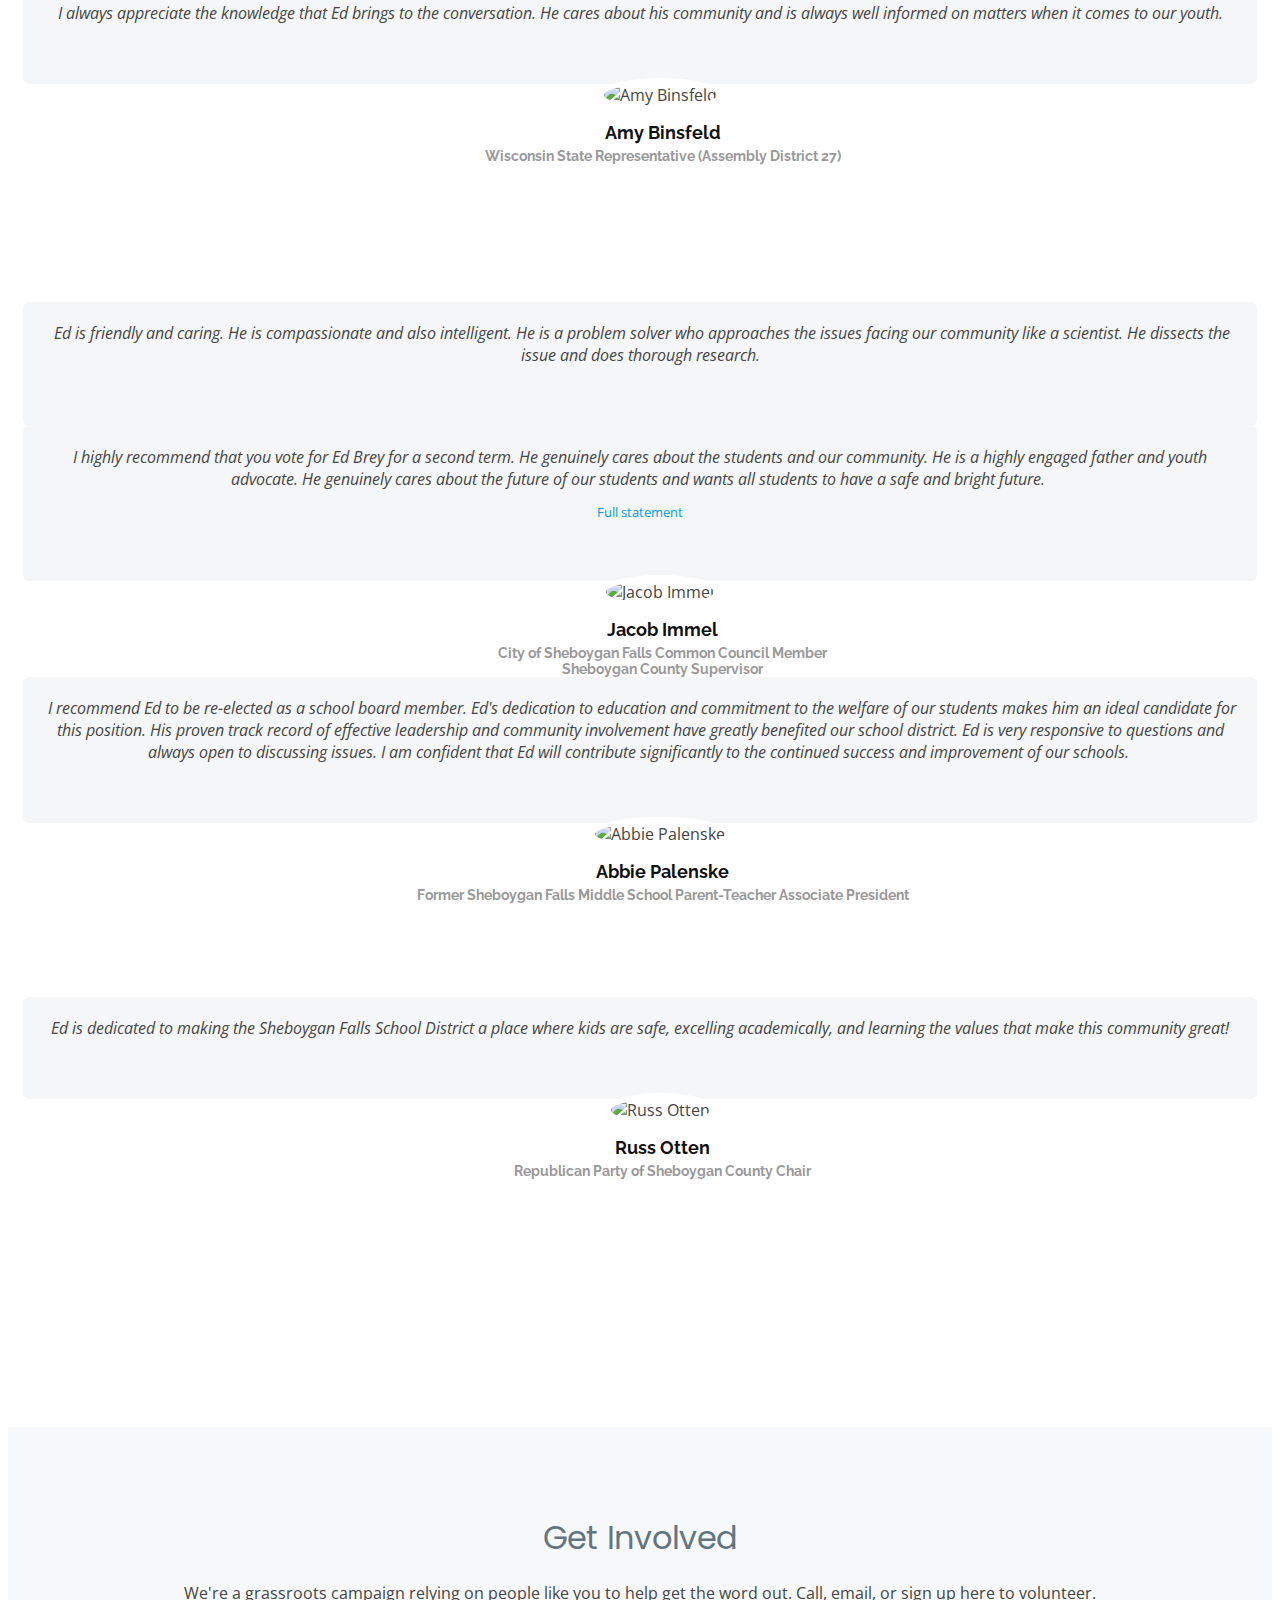
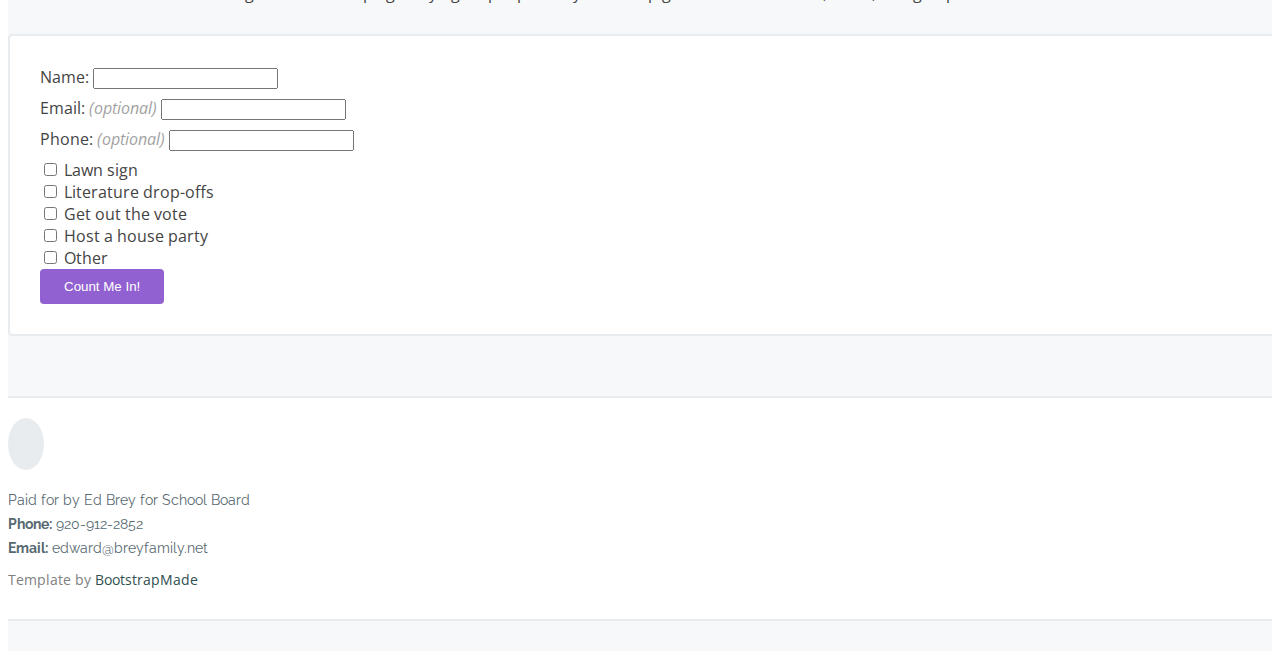
==== commit 5eee5d9f: "Update index.html" ====
--- a/index.html
+++ b/index.html
@@ -108,11 +108,11 @@
               </ul>
               <h4>Sports</h4>
               <ul>
+                <li><i class="bi bi-check-circle"></i> Commissioner of the Riverdale Legends</li>
+                <li><i class="bi bi-check-circle"></i> Tennis coach for Sheboygan South</li>
                 <li><i class="bi bi-check-circle"></i> On SSA Board of Directors for 3 years</li>
-                <li><i class="bi bi-check-circle"></i> Coached SSA softball for 20 years</li>
-                <li><i class="bi bi-check-circle"></i> Umpired SSA softball for 10 years</li>
-                <li><i class="bi bi-check-circle"></i> Tennis Coach for Sheboygan South</li>
-                <li><i class="bi bi-check-circle"></i> Commissioner of the Riverdale Legends</li>
+                <li><i class="bi bi-check-circle"></i> Umpire for SSA softball for 10 years</li>
+                <li><i class="bi bi-check-circle"></i> Player/Coach for SSA softball for 20 years</li>
               </ul>
             </div>
           </div>
@@ -358,4 +358,4 @@
 
 </body>
 
-</html>+</html>
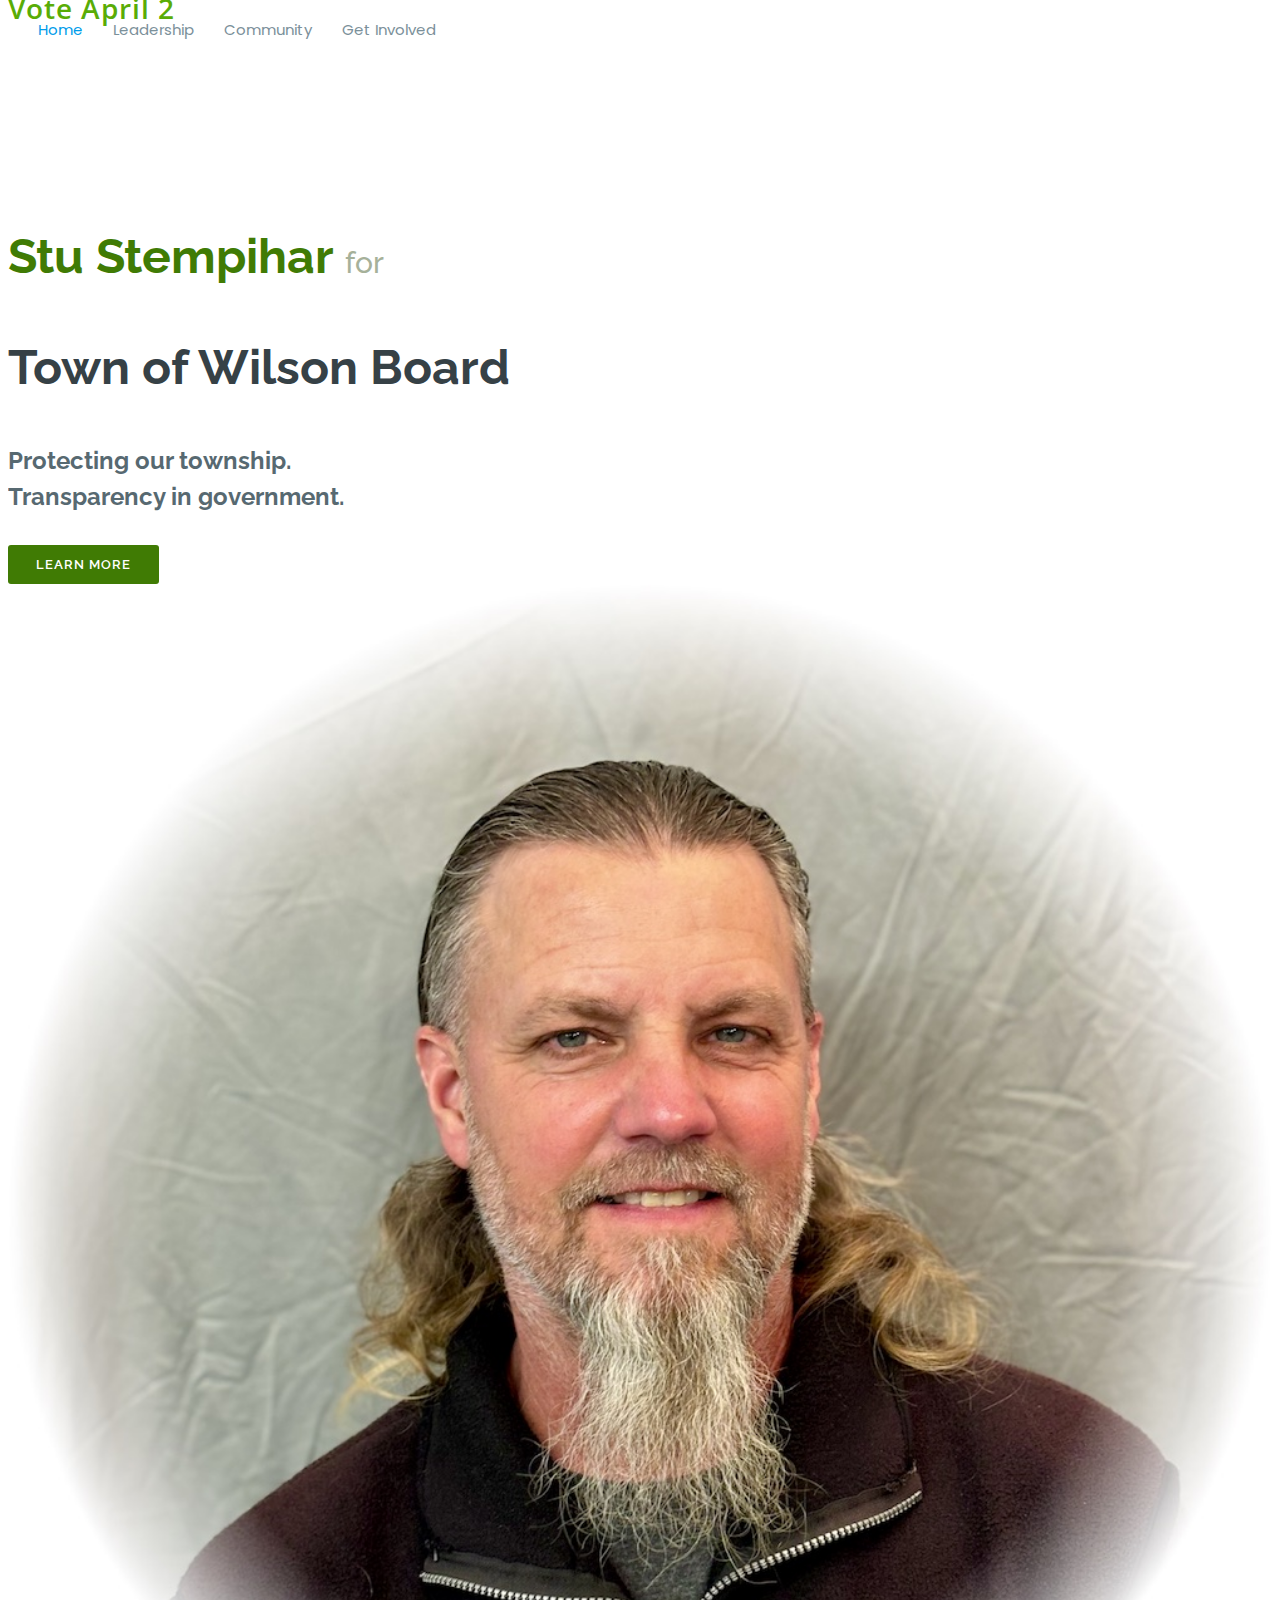
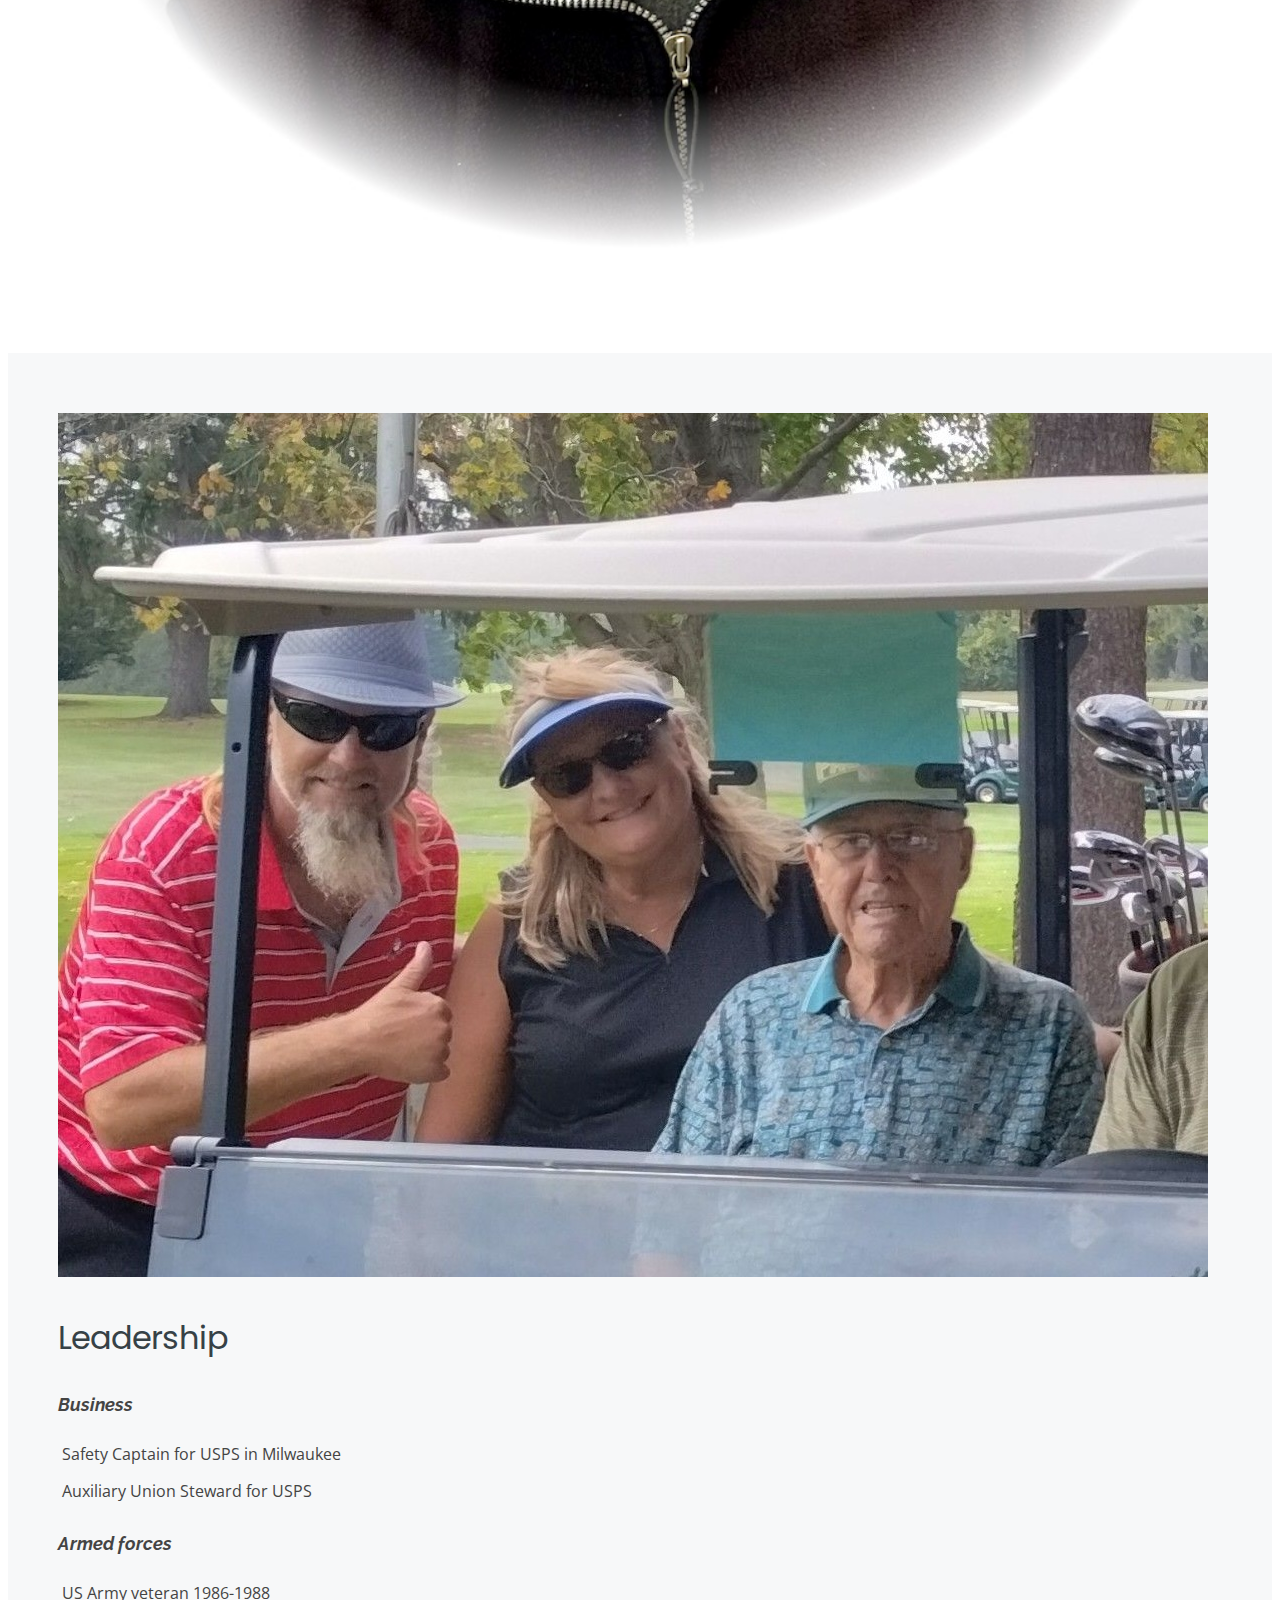
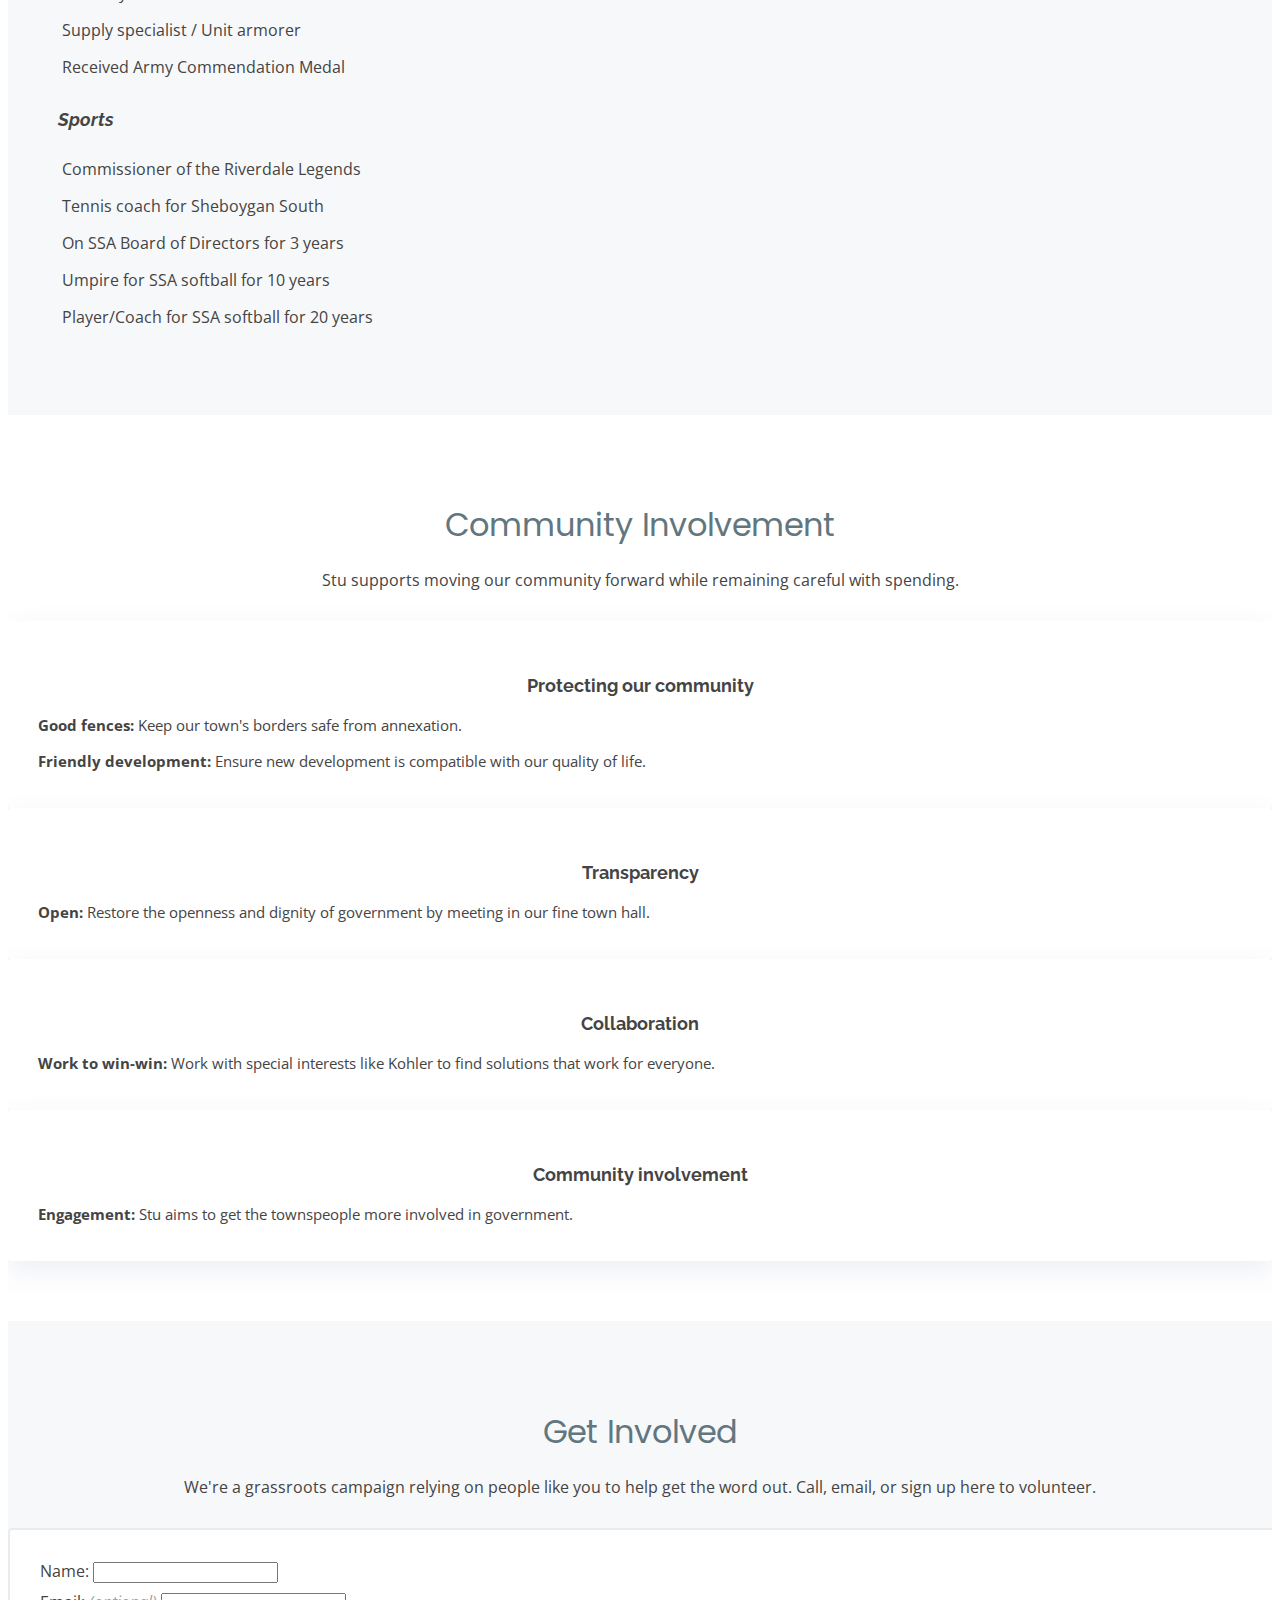
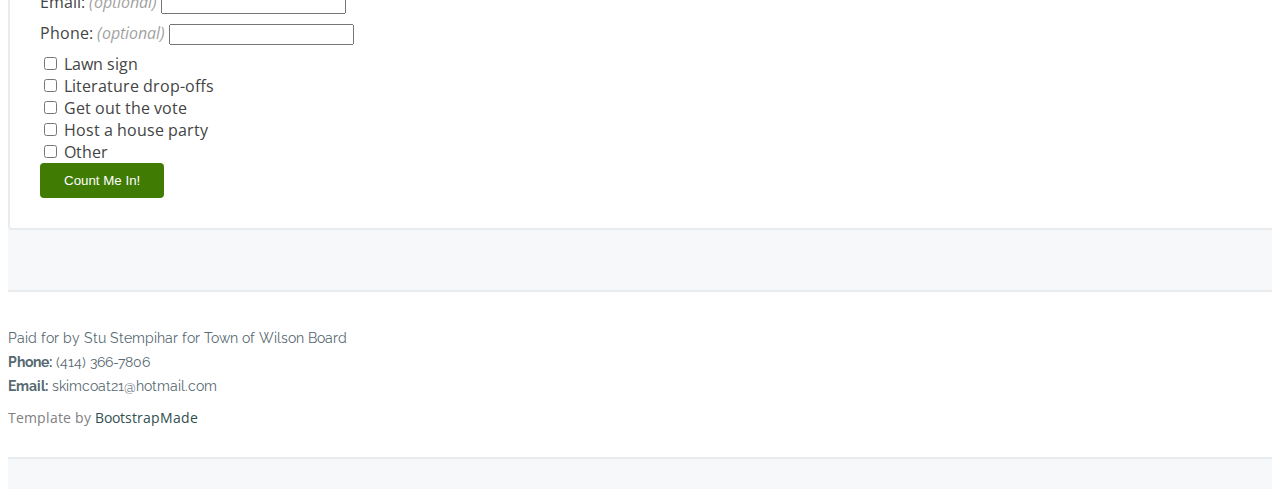
==== commit f20ee215: "Update website." ====
--- a/index.html
+++ b/index.html
@@ -53,7 +53,6 @@
           <li><a class="nav-link scrollto active" href="#hero">Home</a></li>
           <li><a class="nav-link scrollto" href="#leadership">Leadership</a></li>
           <li><a class="nav-link scrollto " href="#community">Community</a></li>
-          <li><a class="nav-link scrollto" href="#endorsements">Endorsements</a></li>
           <li><a class="nav-link scrollto" href="#get-involved">Get Involved</a></li>
         </ul>
         <i class="bi bi-list mobile-nav-toggle"></i>
@@ -95,16 +94,22 @@
       <div class="container">
 
         <div class="row gx-5">
-          <div class="col-lg-6" data-aos="zoom-in">
+          <div class="col-lg-8" data-aos="zoom-in">
             <img src="assets/img/leadership.jpg" class="img-fluid" alt="">
           </div>
-          <div class="col-lg-6 d-flex flex-column justify-contents-center" data-aos="fade-left">
+          <div class="col-lg-4 d-flex flex-column justify-contents-center" data-aos="fade-left">
             <div class="content pt-4 pt-lg-0">
               <h3>Leadership</h3>
               <h4>Business</h4>
               <ul>
                 <li><i class="bi bi-check-circle"></i> Safety Captain for USPS in Milwaukee</li>
                 <li><i class="bi bi-check-circle"></i> Auxiliary Union Steward for USPS</li>
+              </ul>
+              <h4>Armed forces</h4>
+              <ul>
+                <li><i class="bi bi-check-circle"></i> US Army veteran 1986-1988</li>
+                <li><i class="bi bi-check-circle"></i> Supply specialist / Unit armorer</li>
+                <li><i class="bi bi-check-circle"></i> Received Army Commendation Medal</li>
               </ul>
               <h4>Sports</h4>
               <ul>
@@ -127,48 +132,40 @@
 
         <div class="section-title" data-aos="fade-up">
           <h2>Community Involvement</h2>
-          <p>Ed has supported several initiatives to improve our schools while remaining careful with spending. Here are some highlights. Those adopted by the district are marked with a ✅.</p>
+          <p>Stu supports moving our community forward while remaining careful with spending.</p>
         </div>
 
         <div class="row">
           <div class="col-md-6 col-lg-3 d-flex align-items-stretch mb-5 mb-lg-0" data-aos="zoom-in">
             <div class="icon-box icon-box-green">
               <div class="icon"><i class="bx bi-person-check"></i></div>
-              <h4 class="title">Safe students</h4>
-              <p class="description"><b>Protocols: </b> Train teachers in a wider range of responses to threats. ✅</p>
-              <p class="description"><b>Security:</b> Modernize cameras and other technology. ✅</p>
-              <p class="description"><b>Private spaces</b>: Give parents confidence that girls’ bathrooms, locker rooms, and sports teams are separate from boys.</p>
+              <h4 class="title">Protecting our community</h4>
+              <p class="description"><b>Good fences: </b> Keep our town's borders safe from annexation.</p>
+              <p class="description"><b>Friendly development:</b> Ensure new development is compatible with our quality of life.</p>
             </div>
           </div>
 
           <div class="col-md-6 col-lg-3 d-flex align-items-stretch mb-5 mb-lg-0" data-aos="zoom-in" data-aos-delay="100">
+            <div class="icon-box icon-box-blue">
+              <div class="icon"><i class="bx bi-droplet"></i></div>
+              <h4 class="title">Transparency</h4>
+              <p class="description"><b>Open:</b> Restore the openness and dignity of government by meeting in our fine town hall.</p>
+            </div>
+          </div>
+
+          <div class="col-md-6 col-lg-3 d-flex align-items-stretch mb-5 mb-lg-0" data-aos="zoom-in" data-aos-delay="200">
             <div class="icon-box icon-box-pink">
-              <div class="icon"><i class="bx bi-mortarboard"></i></div>
-              <h4 class="title">Strong academics</h4>
-              <p class="description"><b>Best courses:</b> Expand our college-level offerings – an incredible value for students and taxpayers. ✅ (with <a href="https://www.facebook.com/edbreysf/posts/pfbid0SfpeShuHxZbSm4ybNy1FKacV2Xnn1CUFeNj37VtwbcGbVqPmw8ttrnaWfpfSfX9yl" target="_blank">more to do</a>)</p>
-              <p class="description"><b>Best curriculums:</b> New evidence-based math and language curriculums. Verify no CRT or other indoctrination. ✅</p>
-              <p class="description"><b>Best standards:</b> Cut the <a href="https://www.facebook.com/edbreysf/posts/pfbid02KvJbvdCPqZ8rfVzMXZ3NAQpiMeoQjmXE6Vo68TcM8LE955QKqW6RaHy5D3JKDmHUl" target="_blank">liberal ideology</a> from DPI’s academic standards and bring back our heritage.</p>
-              <p class="description"><b>Best teachers:</b> Merit pay <a href="https://www.facebook.com/edbreysf/posts/pfbid02d2awnMoMV6xqNS16yAHXLro8kEMYBzv2KzY5cqrFAWfq5GNEzA1J4gGW7KRh8wrdl" target="_blank">attracts and retains</a> the best teachers at fair market rates.</p>
-            </div>
-          </div>
-
-          <div class="col-md-6 col-lg-3 d-flex align-items-stretch mb-5 mb-lg-0" data-aos="zoom-in" data-aos-delay="200">
+              <div class="icon"><i class="bx bi-people"></i></div>
+              <h4 class="title">Collaboration</h4>
+              <p class="description"><b>Work to win-win:</b> Work with special interests like Kohler to find solutions that work for everyone.</p>
+            </div>
+          </div>
+
+          <div class="col-md-6 col-lg-3 d-flex align-items-stretch mb-5 mb-lg-0" data-aos="zoom-in" data-aos-delay="300">
             <div class="icon-box icon-box-cyan">
-              <div class="icon"><i class="bx bi-bookmark-check"></i></div>
-              <h4 class="title">Classrooms without politics</h4>
-              <p class="description"><b>Neutrality:</b> Remove LGBT and other political flags and <a href="gsa-visit-report.pdf#page=9" target="_blank">Safe Space</a> signs from our classrooms. Classrooms should be safe, welcoming, and free from divisive ideology.</p>
-              <p class="description"><b>Academic depth:</b> Encourage multi-perspective, critical thinking – not <a href="gsa-visit-report.pdf#page=29" target="_blank">one-sided slogans</a> – within the classroom walls.</p>
-              <p class="description"></p>
-            </div>
-          </div>
-
-          <div class="col-md-6 col-lg-3 d-flex align-items-stretch mb-5 mb-lg-0" data-aos="zoom-in" data-aos-delay="300">
-            <div class="icon-box icon-box-blue">
               <div class="icon"><i class="bx bi-ear"></i></div>
-              <h4 class="title">Engaged community</h4>
-              <p class="description"><b>Transparency:</b> Publicly post instructional material online. Letting the community in keeps special interests out.</p>
-              <p class="description"><b>Input:</b> Put all sex-ed instruction before a citizen committee and the Board. End the Gender and Sexuality Alliance <a href="gsa-visit-report.pdf#page=22" target="_blank">side channel</a>.</p>
-              <p class="description"><b>Awareness:</b> Ensure the community is informed about important decisions, such as the LGBT-activist-drafted sex ed standards <a href="https://www.facebook.com/permalink.php?story_fbid=4247904881961041&id=448581128560121" target="_blank">dropped</a> after public outcry.</p>
+              <h4 class="title">Community involvement</h4>
+              <p class="description"><b>Engagement: </b>Stu aims to get the townspeople more involved in government.</p>
             </div>
           </div>
 
@@ -176,80 +173,6 @@
 
       </div>
     </section><!-- End Services Section -->
-
-    <!-- ======= Endorsements Section ======= -->
-    <section id="endorsements" class="endorsements">
-      <div class="container">
-
-        <div class="section-title" data-aos="fade-up">
-          <h2>Endorsements</h2>
-
-          <div class="endorsements-slider swiper" data-aos="fade-up" data-aos-delay="100">
-            <div class="swiper-wrapper">
-
-              <div class="swiper-slide">
-                <div class="endorsement-item">
-                  <p>
-                    <i class="bx bxs-quote-alt-left quote-icon-left"></i>
-                    I always appreciate the knowledge that Ed brings to the conversation. He cares about his community and is always well informed on matters when it comes to our youth.
-                    <i class="bx bxs-quote-alt-right quote-icon-right"></i>
-                  </p>
-                  <img src="assets/img/endorsements/amy-binsfeld.jpg" class="endorsement-img" alt="Amy Binsfeld">
-                  <h3>Amy Binsfeld</h3>
-                  <h4>Wisconsin State Representative (Assembly District 27)</h4>
-                </div>
-              </div><!-- End endorsement item -->
-
-              <div class="swiper-slide">
-                <div class="endorsement-item">
-                  <p class="pb-0">
-                    <i class="bx bxs-quote-alt-left quote-icon-left"></i>
-                    Ed is friendly and caring. He is compassionate and also intelligent. He is a problem solver who approaches the issues facing our community like a scientist. He dissects the issue and does thorough research.
-                  </p>
-                  <p class="pt-2">
-                    I highly recommend that you vote for Ed Brey for a second term. He genuinely cares about the students and our community. He is a highly engaged father and youth advocate. He genuinely cares about the future of our students and wants all students to have a safe and bright future.
-                    <i class="bx bxs-quote-alt-right quote-icon-right"></i>
-                    <a href="https://docs.google.com/document/d/17fQgki-3BFNqitegMrJPaIliOVl14Do5boJoVzhIljg/edit?usp=sharing" style="display: block; font-style: normal; font-size: smaller; margin-top: 1em">Full statement</a>
-                  </p>
-                  <img src="assets/img/endorsements/jacob-immel.jpg" class="endorsement-img" alt="Jacob Immel">
-                  <h3>Jacob Immel</h3>
-                  <h4>City of Sheboygan Falls Common Council Member<br>Sheboygan County Supervisor</h4>
-                </div>
-              </div><!-- End endorsement item -->
-
-              <div class="swiper-slide">
-                <div class="endorsement-item">
-                  <p>
-                    <i class="bx bxs-quote-alt-left quote-icon-left"></i>
-                    I recommend Ed to be re-elected as a school board member. Ed's dedication to education and commitment to the welfare of our students makes him an ideal candidate for this position. His proven track record of effective leadership and community involvement have greatly benefited our school district. Ed is very responsive to questions and always open to discussing issues. I am confident that Ed will contribute significantly to the continued success and improvement of our schools.
-                    <i class="bx bxs-quote-alt-right quote-icon-right"></i>
-                  </p>
-                  <img src="assets/img/endorsements/abbie-palenske.jpg" class="endorsement-img" alt="Abbie Palenske">
-                  <h3>Abbie Palenske</h3>
-                  <h4>Former Sheboygan Falls Middle School Parent-Teacher Associate President</h4>
-                </div>
-              </div><!-- End endorsement item -->
-
-              <div class="swiper-slide">
-                <div class="endorsement-item">
-                  <p>
-                    <i class="bx bxs-quote-alt-left quote-icon-left"></i>
-                    Ed is dedicated to making the Sheboygan Falls School District a place where kids are safe, excelling academically, and learning the values that make this community great!
-                    <i class="bx bxs-quote-alt-right quote-icon-right"></i>
-                  </p>
-                  <img src="assets/img/endorsements/russ-otten.jpg" class="endorsement-img" alt="Russ Otten">
-                  <h3>Russ Otten</h3>
-                  <h4>Republican Party of Sheboygan County Chair</h4>
-                </div>
-              </div><!-- End endorsement item -->
-
-            </div>
-            <div class="swiper-pagination"></div>
-          </div>
-
-        </div>
-      </div>
-    </section><!-- End Testimonials Section -->
 
     <!-- ======= Get Involved Section ======= -->
     <section id="get-involved" class="get-involved section-bg">
@@ -317,17 +240,11 @@
       <div class="container">
         <div class="row">
 
-          <div class="col-md-1">
-            <div class="social-links mb-3">
-              <a href="https://www.facebook.com/edbreysf/" target="_blank" class="facebook"><i class="bx bxl-facebook"></i></a>
-            </div>
-          </div>
-
           <div class="col-md-9">
             <div class="footer-info">
-              <p>Paid for by Ed Brey for School Board<br>
-                <strong>Phone:</strong> 920-912-2852<br>
-                <strong>Email:</strong> edward@breyfamily.net<br>
+              <p>Paid for by Stu Stempihar for Town of Wilson Board<br>
+                <strong>Phone:</strong> (414) 366-7806<br>
+                <strong>Email:</strong> skimcoat21@hotmail.com
               </p>
             </div>
           </div>
@@ -354,8 +271,6 @@
   <!-- Template Main JS File -->
   <script src="assets/js/main.js"></script>
 
-  <script async data-id="101440363" src="//static.getclicky.com/js"></script>
-
 </body>
 
 </html>
--- a/assets/css/style.css
+++ b/assets/css/style.css
@@ -768,7 +768,7 @@
 }
 
 .get-involved .get-involved-form button[type=submit] {
-  background: hsl(266, 55%, 60%);
+  background: hsl(90, 93%, 25%);
   border: 0;
   padding: 10px 24px;
   color: #fff;
@@ -777,7 +777,7 @@
 }
 
 .get-involved .get-involved-form button[type=submit]:hover {
-  background: hsl(266, 55%, 80%);
+  background: hsl(90, 93%, 35%);
 }
 
 .get-involved label i {
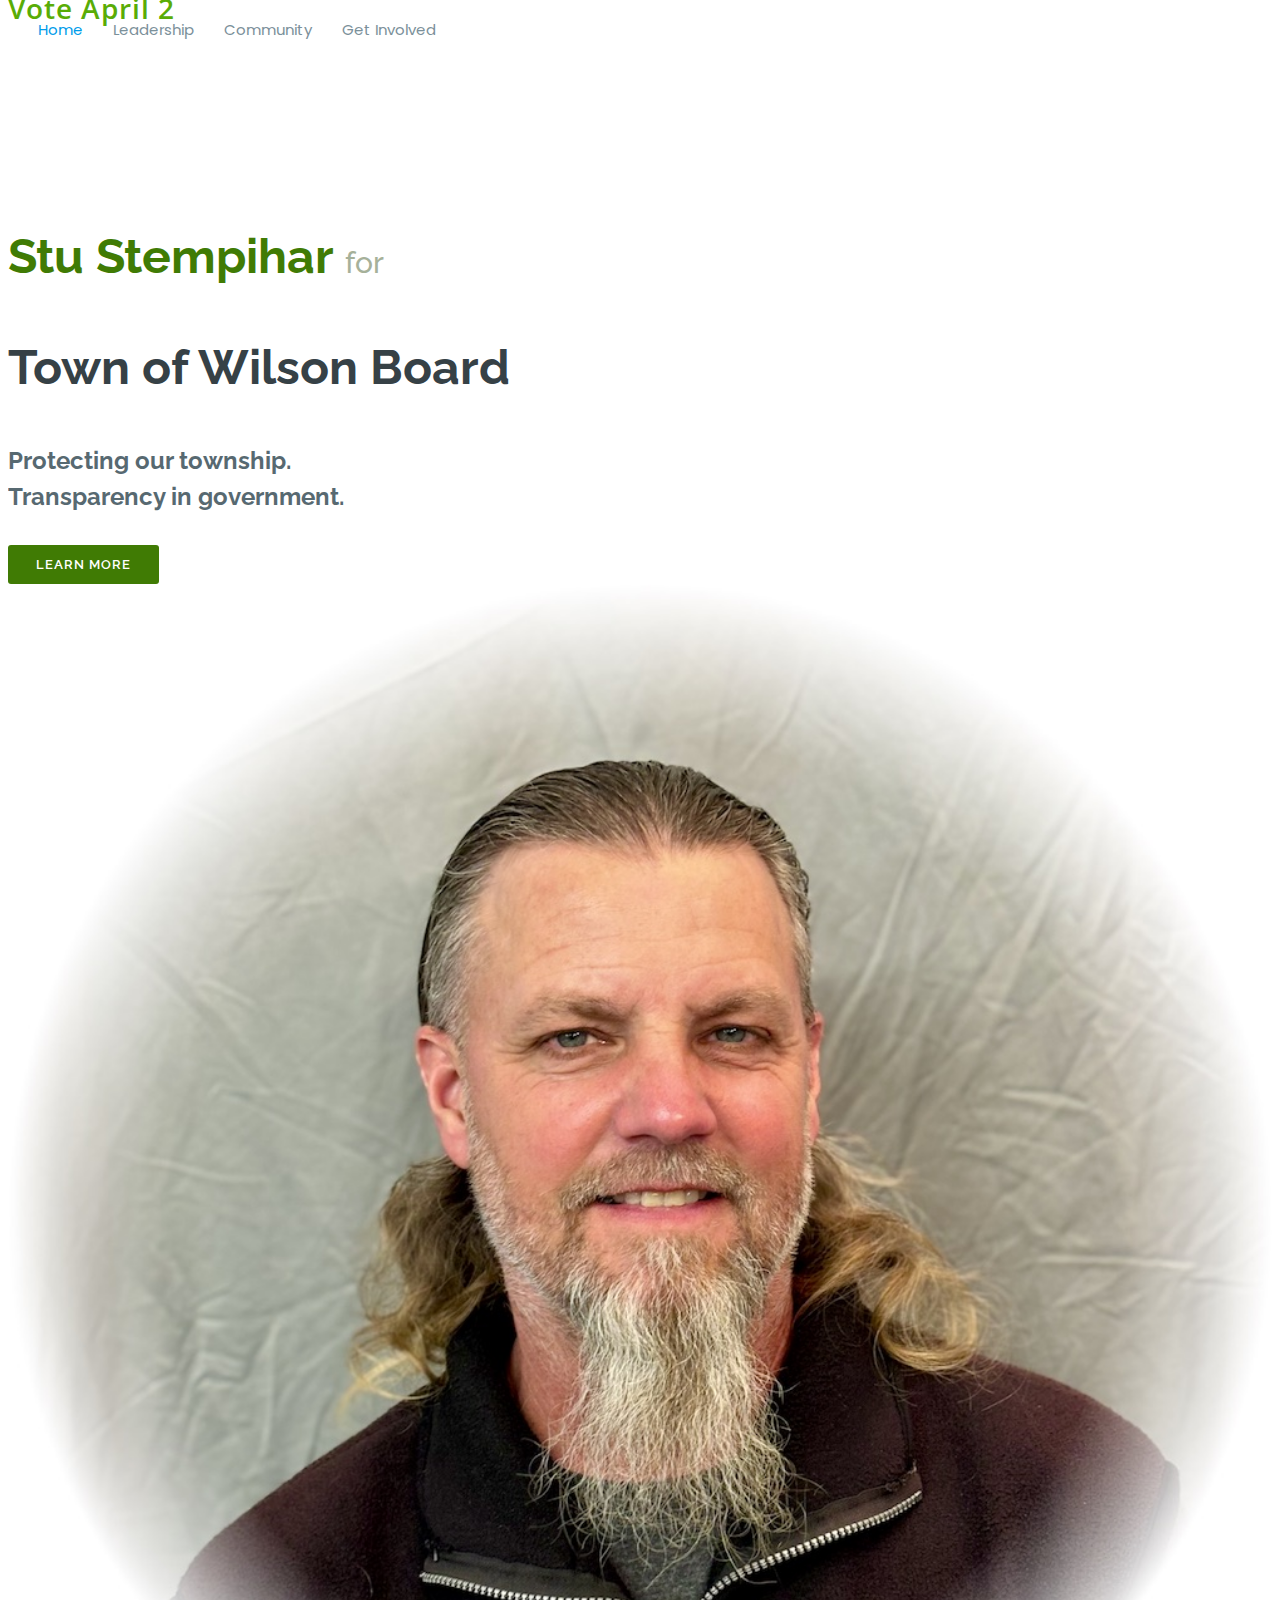
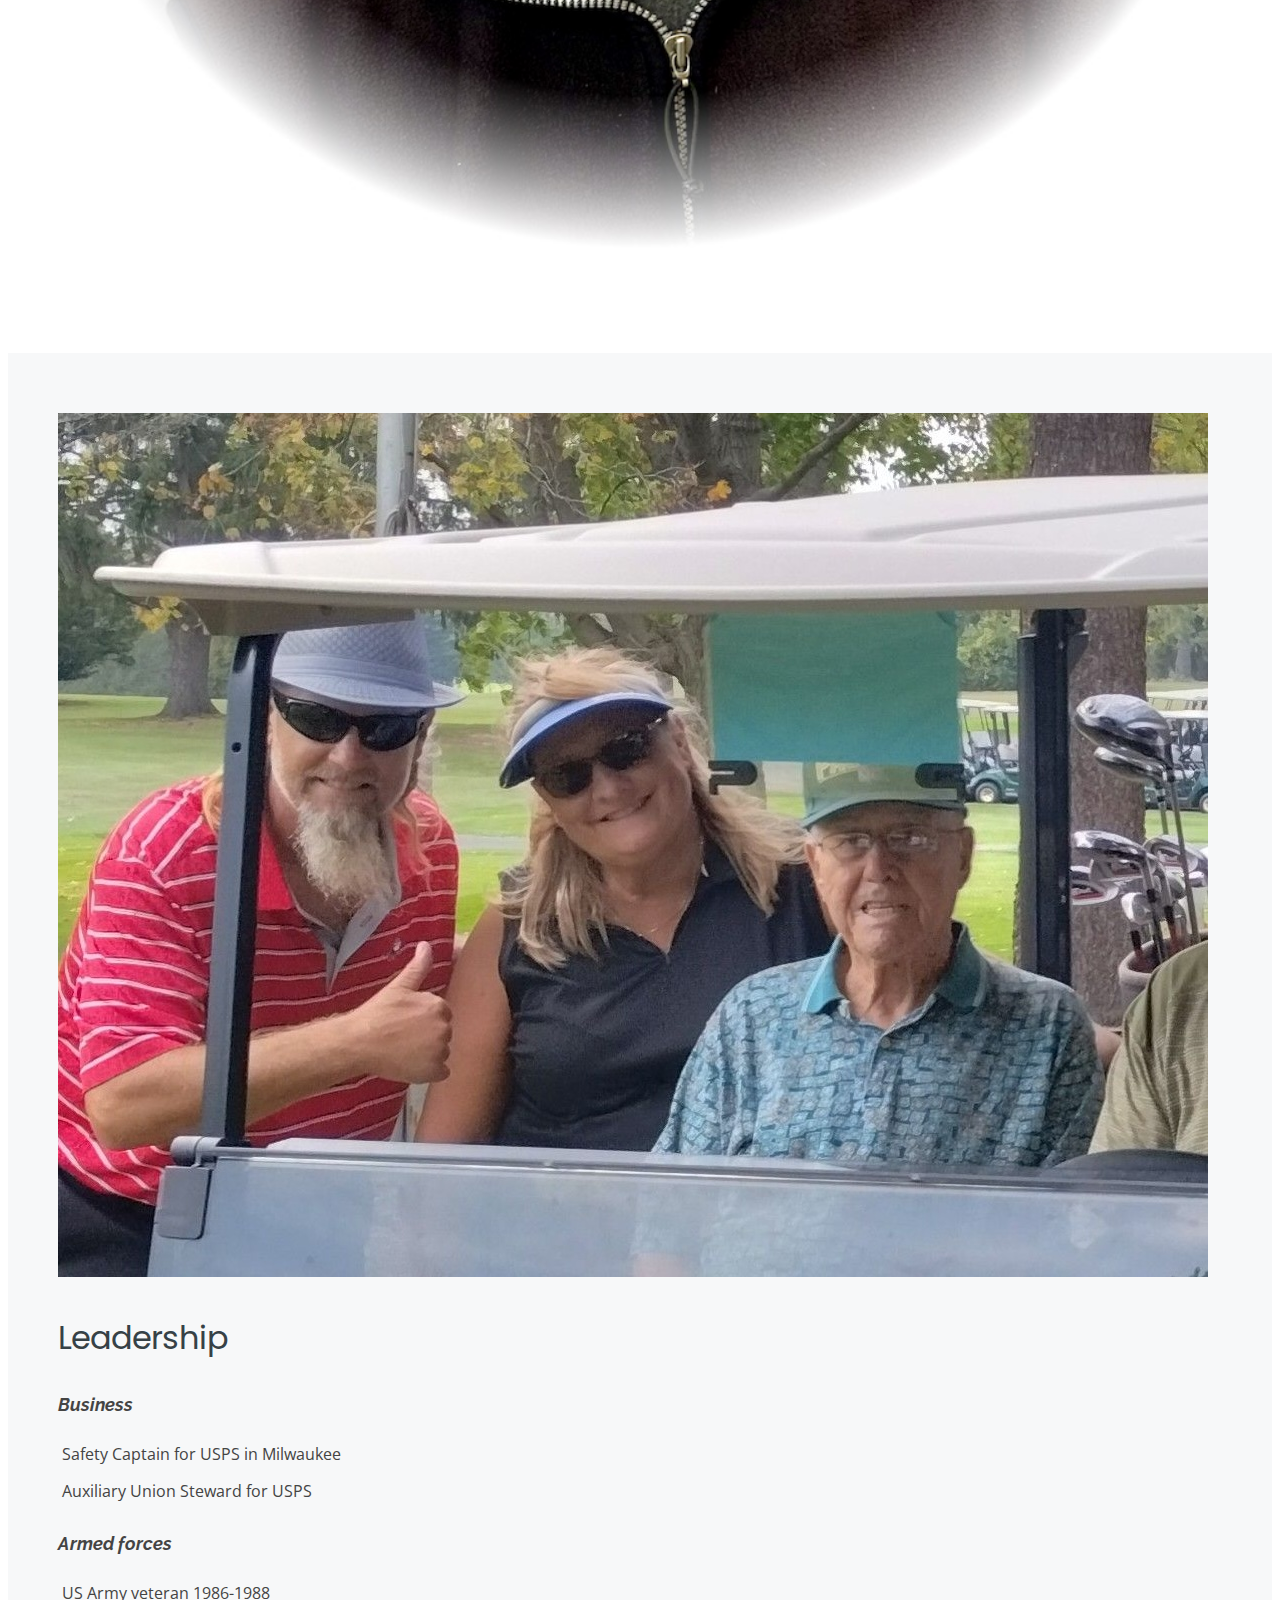
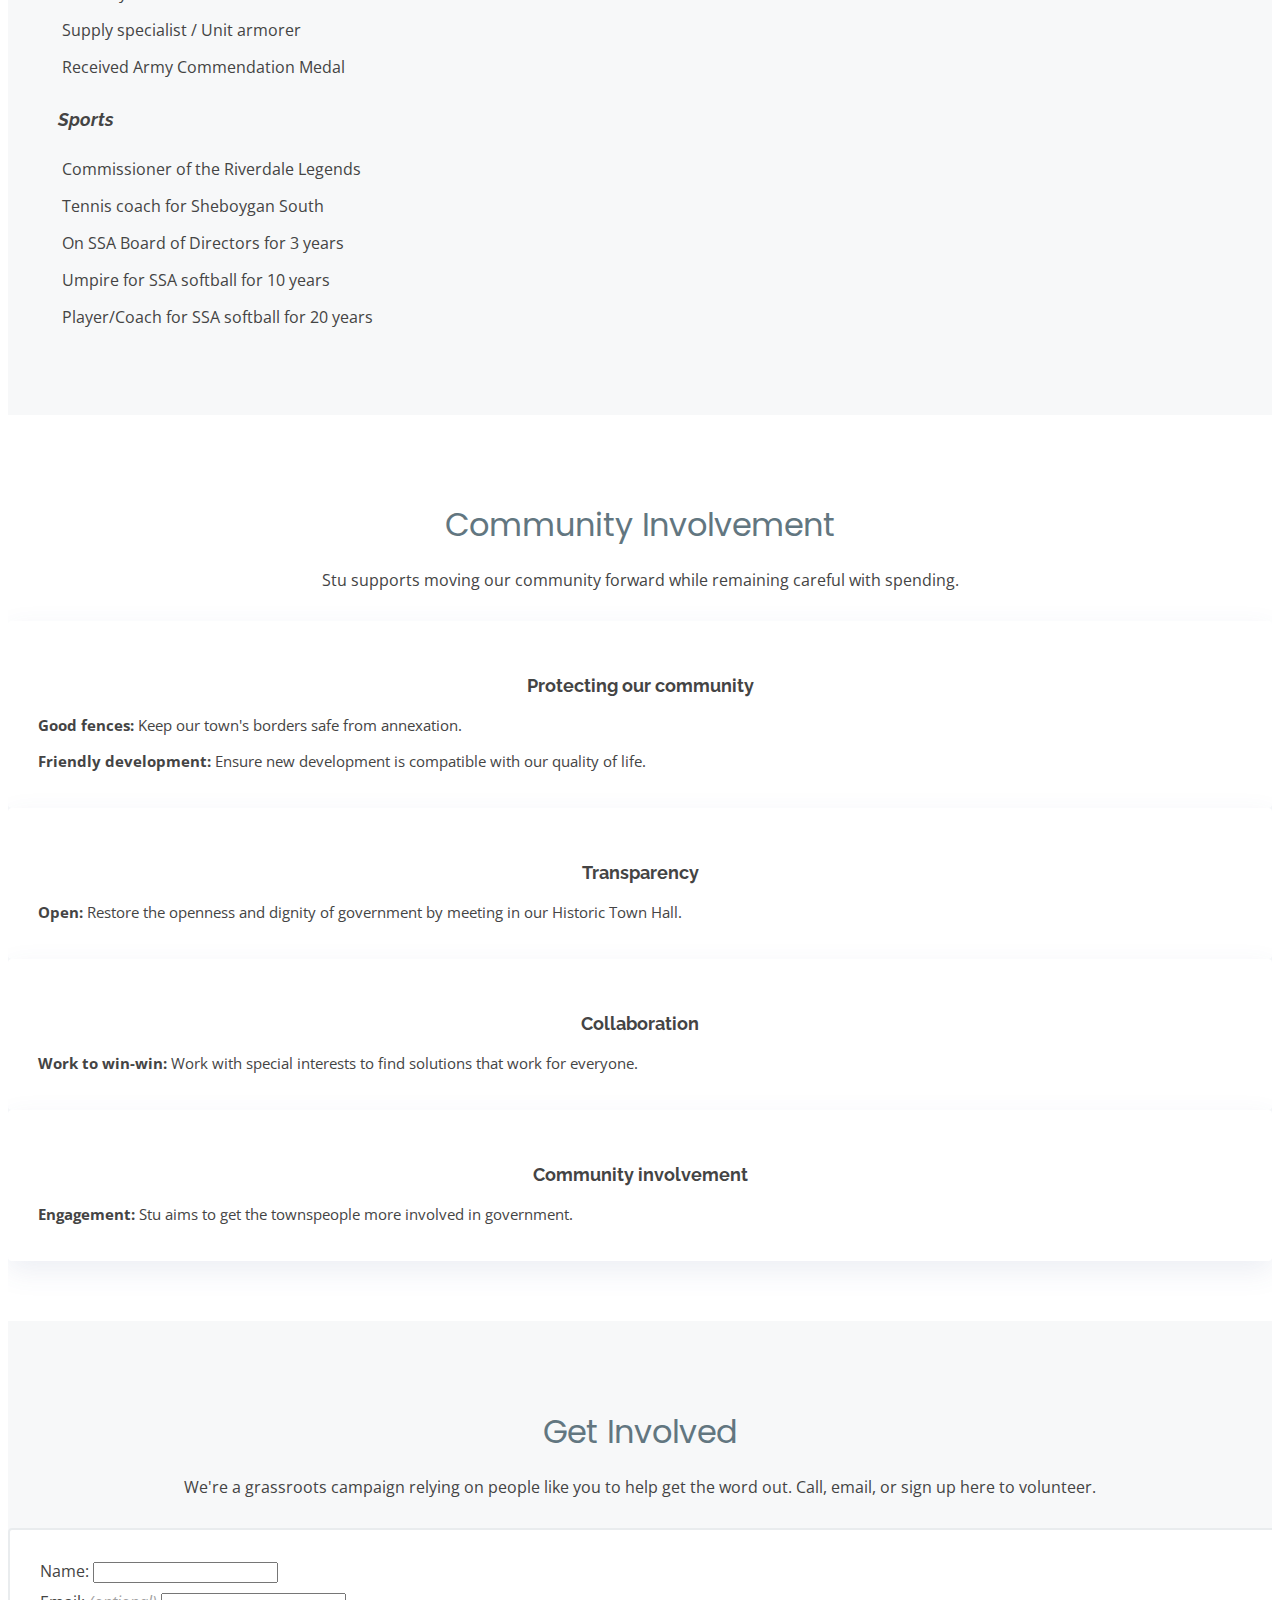
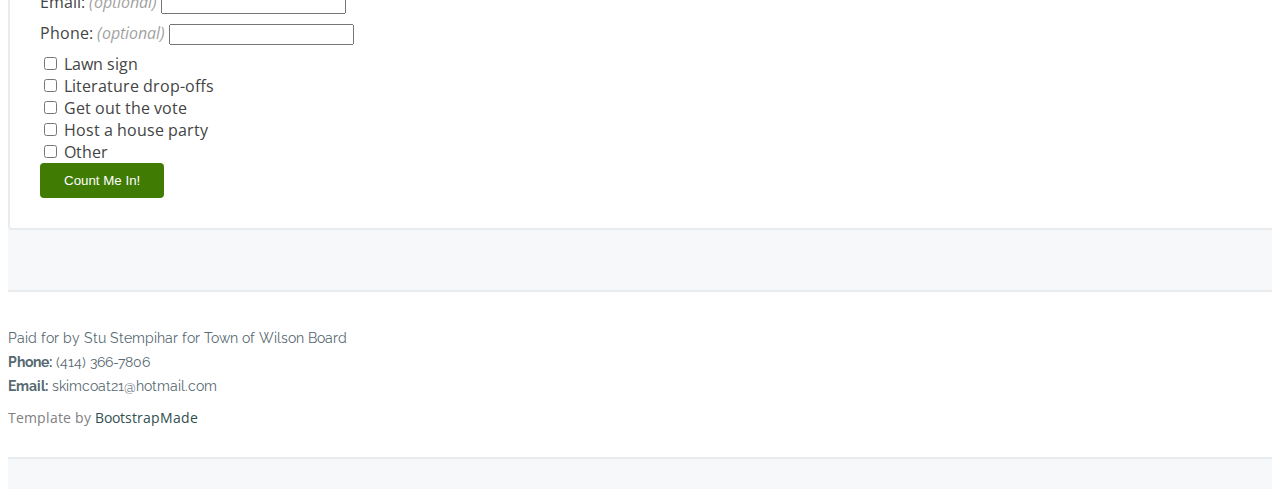
==== commit 4818b6ef: "Note historic nature of town hall." ====
--- a/index.html
+++ b/index.html
@@ -149,7 +149,7 @@
             <div class="icon-box icon-box-blue">
               <div class="icon"><i class="bx bi-droplet"></i></div>
               <h4 class="title">Transparency</h4>
-              <p class="description"><b>Open:</b> Restore the openness and dignity of government by meeting in our fine town hall.</p>
+              <p class="description"><b>Open:</b> Restore the openness and dignity of government by meeting in our Historic Town Hall.</p>
             </div>
           </div>
 
@@ -157,7 +157,7 @@
             <div class="icon-box icon-box-pink">
               <div class="icon"><i class="bx bi-people"></i></div>
               <h4 class="title">Collaboration</h4>
-              <p class="description"><b>Work to win-win:</b> Work with special interests like Kohler to find solutions that work for everyone.</p>
+              <p class="description"><b>Work to win-win:</b> Work with special interests to find solutions that work for everyone.</p>
             </div>
           </div>
 
@@ -183,7 +183,7 @@
           <p>We're a grassroots campaign relying on people like you to help get the word out. Call, email, or sign up here to volunteer.</p>
         </div>
     
-        <form action="https://formkeep.com/f/676c3a07b52d" accept-charset="UTF-8" enctype="multipart/form-data" method="post" role="form" class="get-involved-form">
+        <form action="https://formkeep.com/f/4768ce0b14da" accept-charset="UTF-8" enctype="multipart/form-data" method="post" role="form" class="get-involved-form">
           <div class="row">
             <input type="hidden" name="utf8" value="✓">
             <div class="col-md-6">
